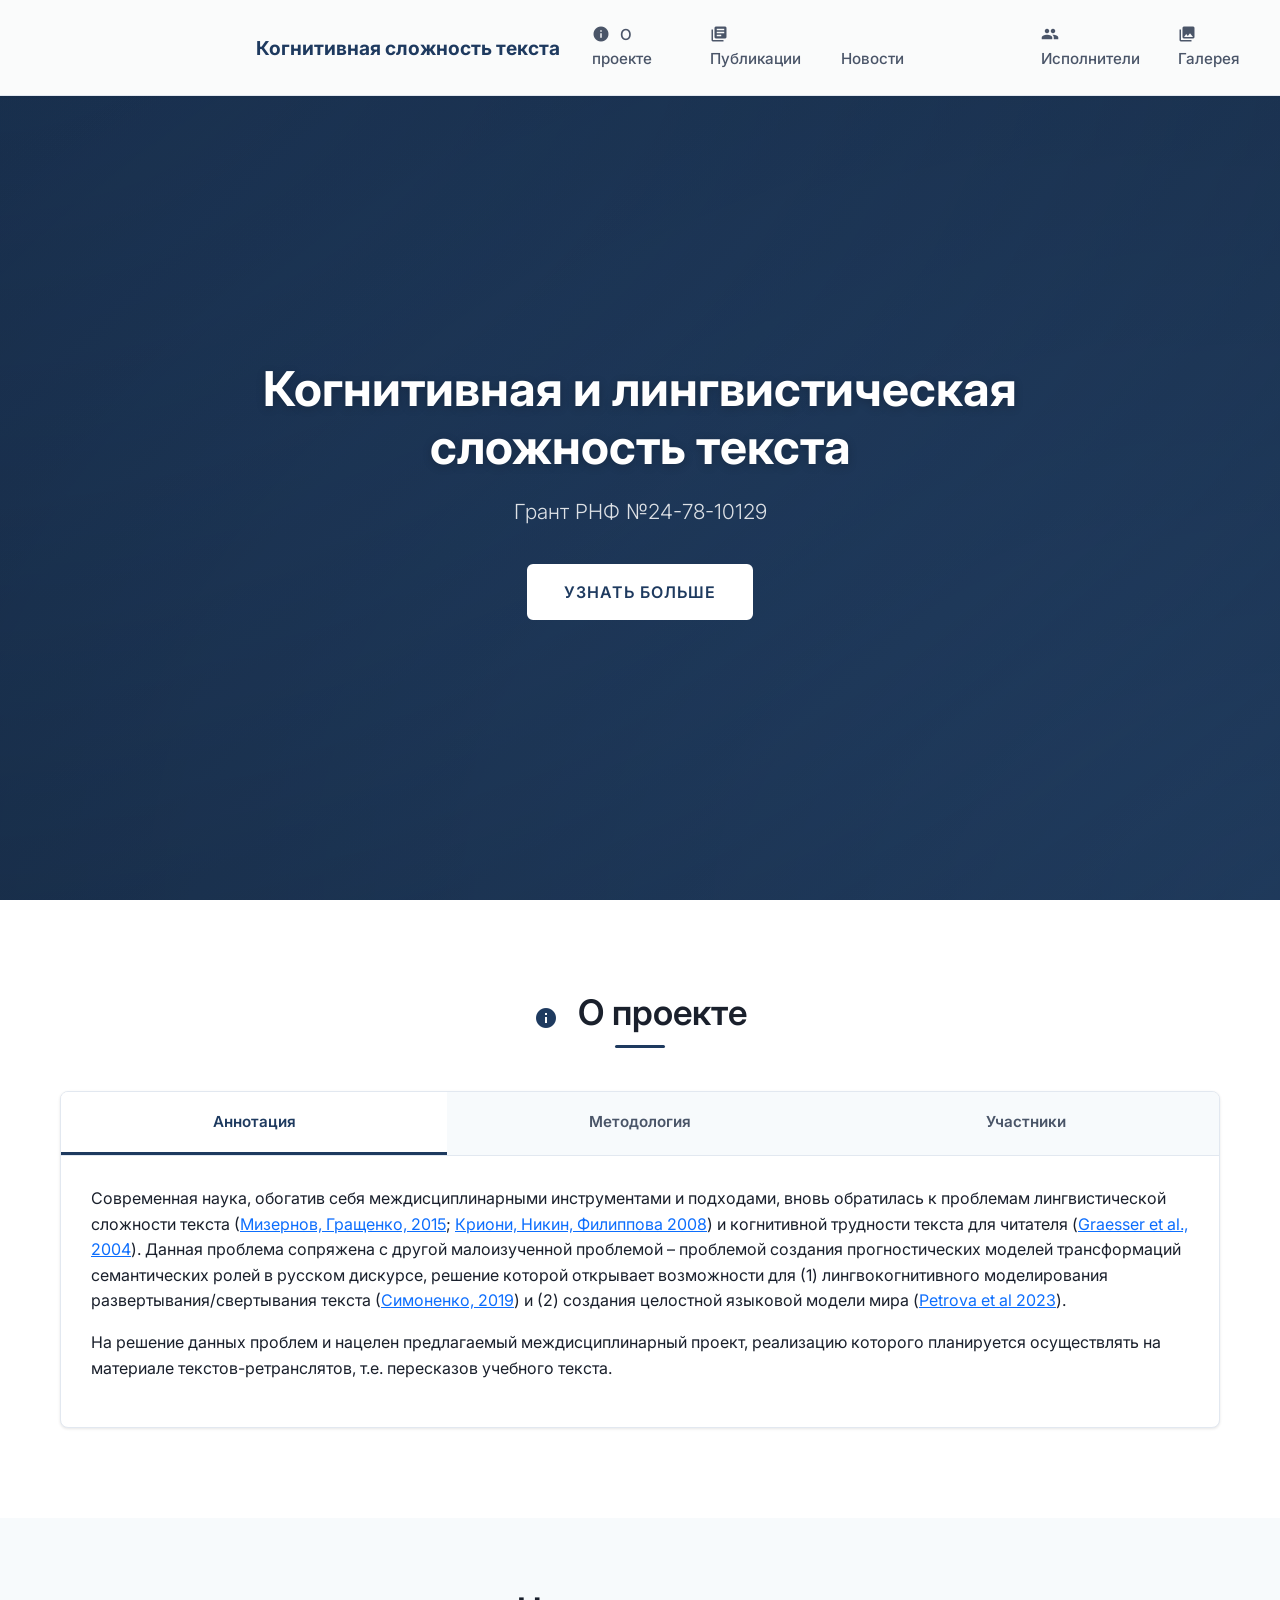
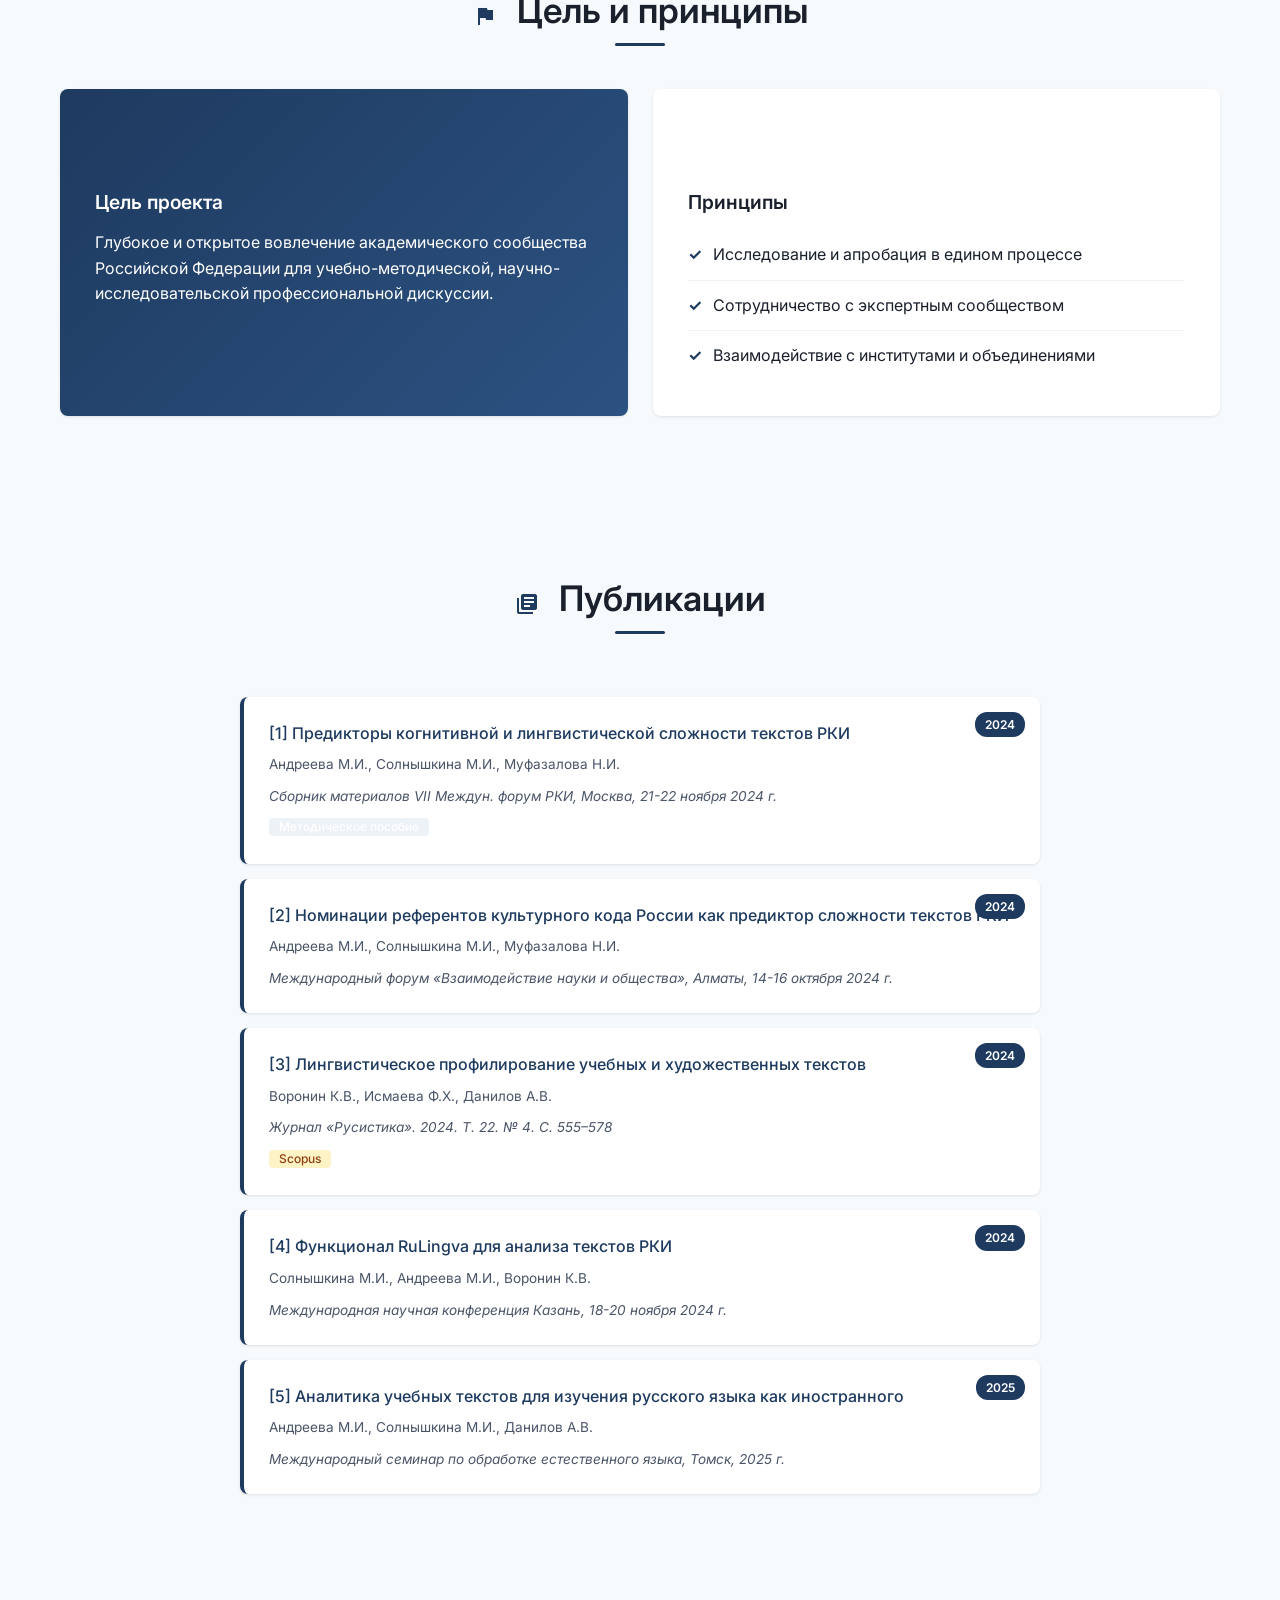
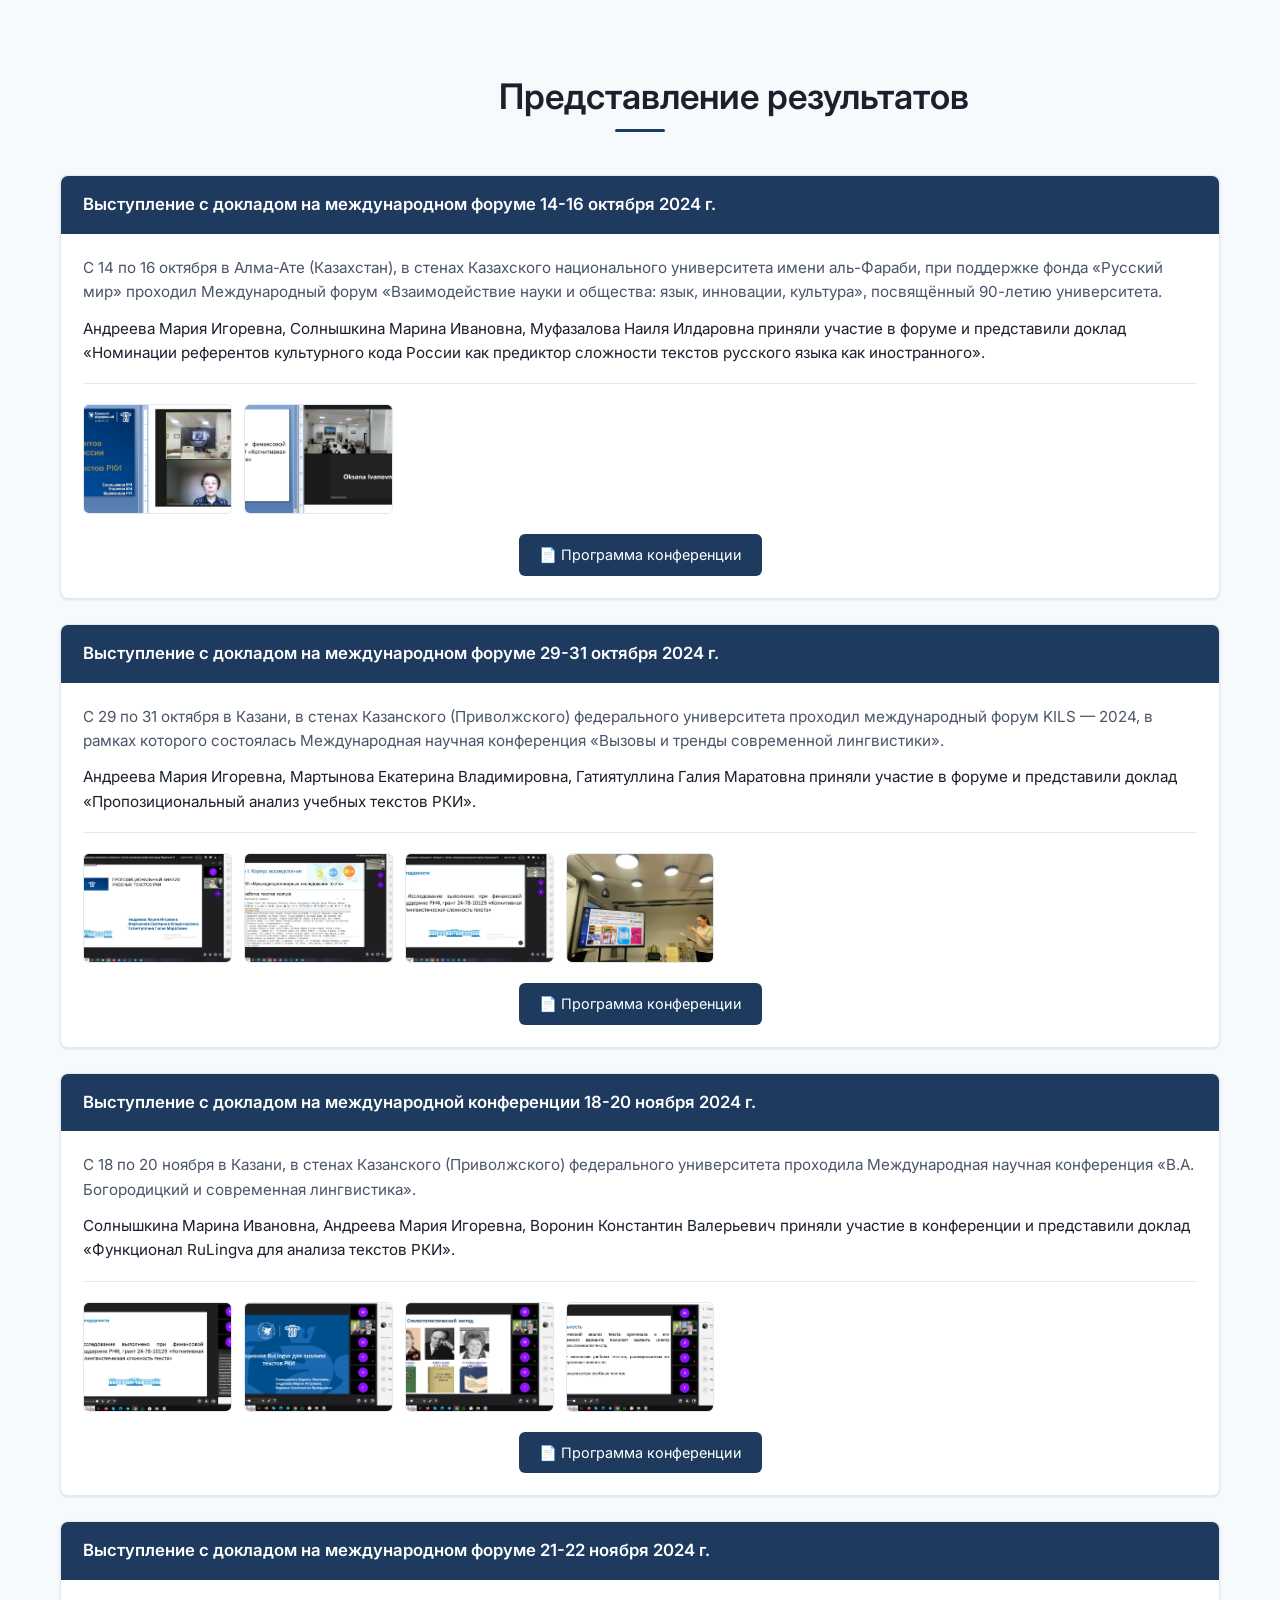
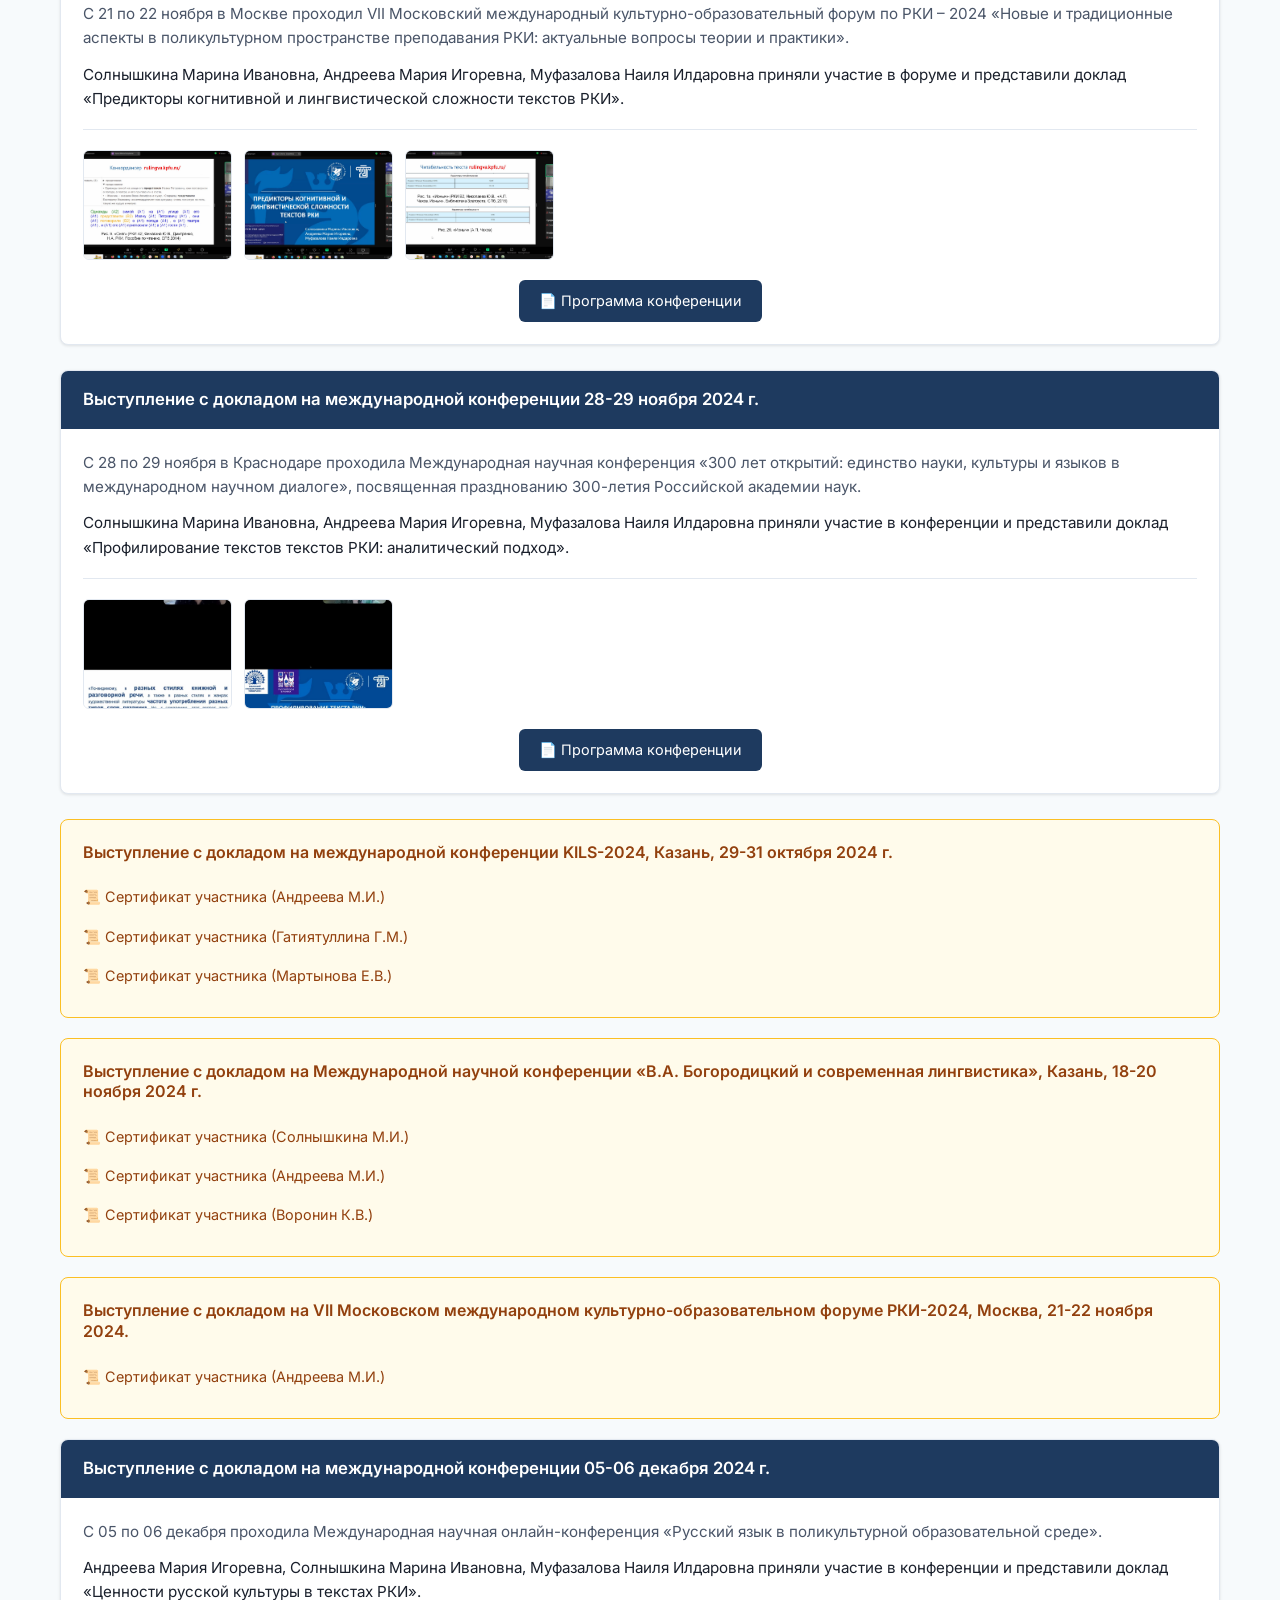
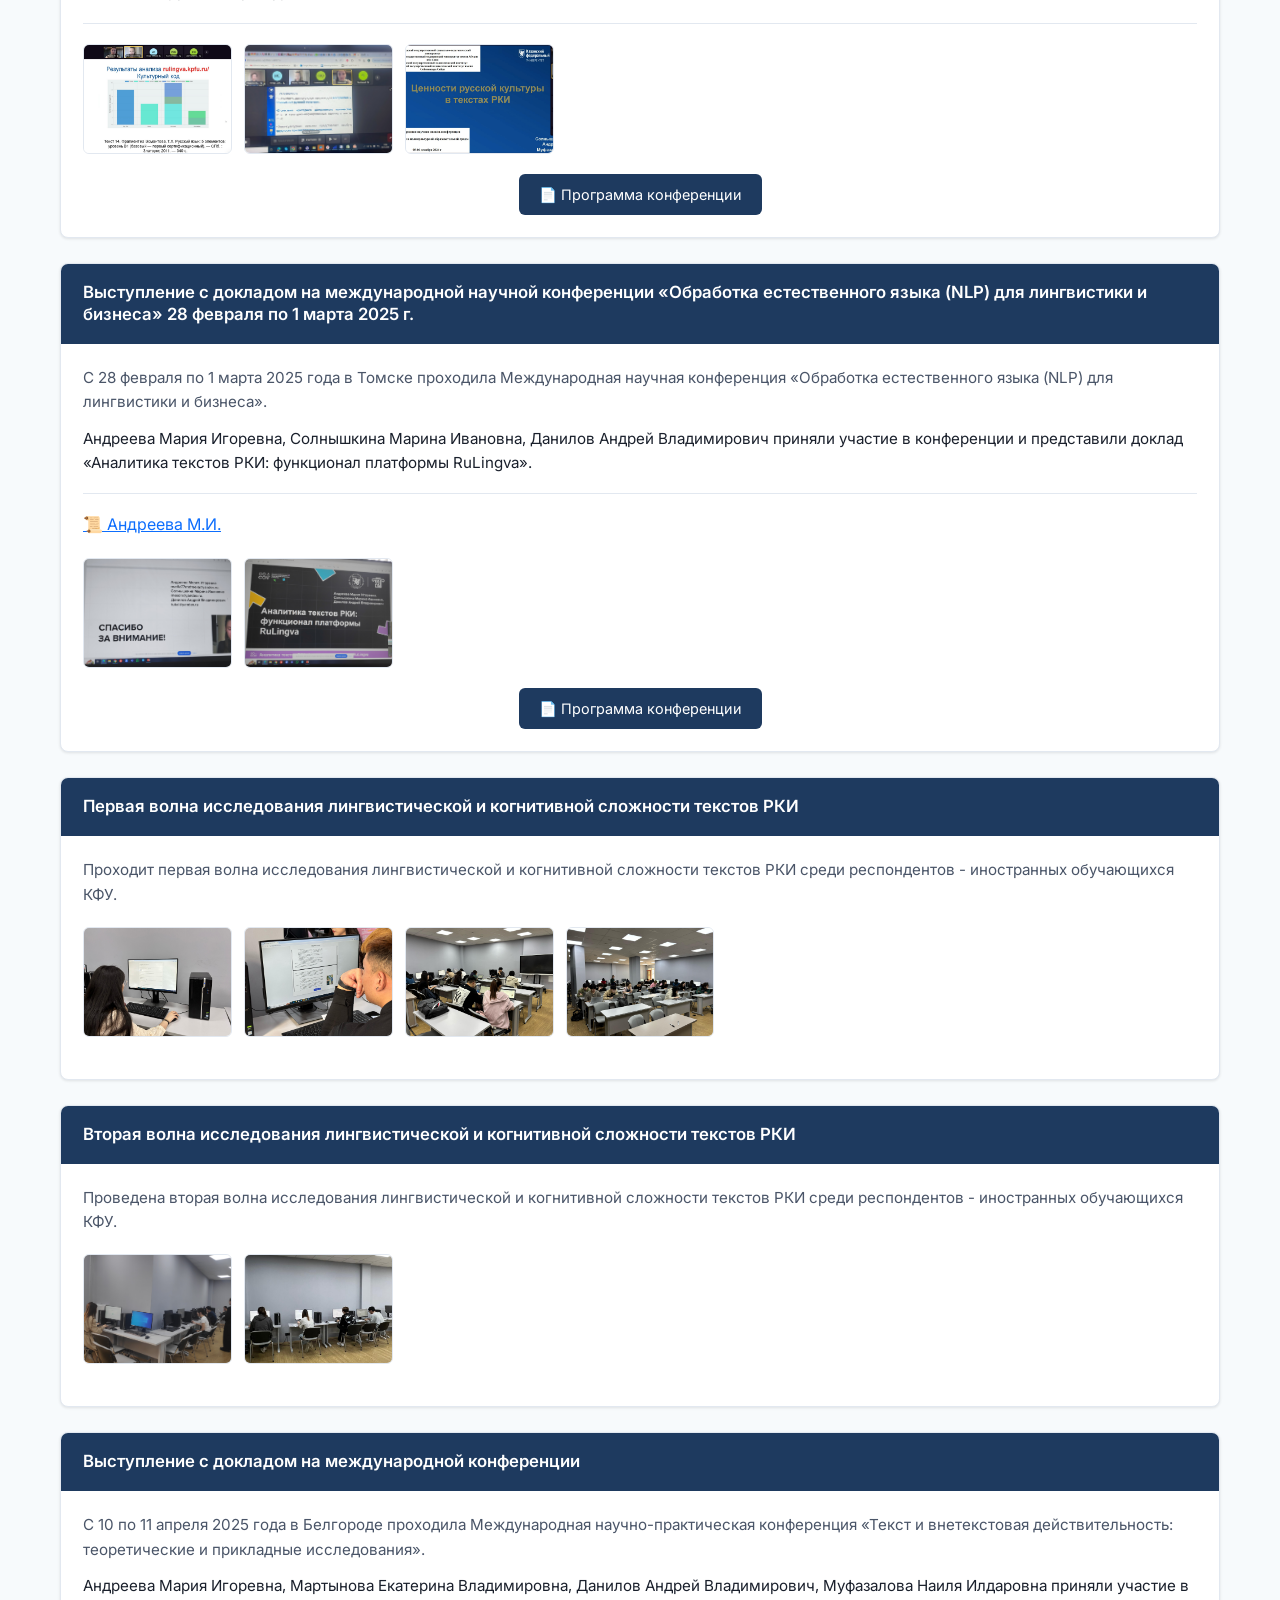
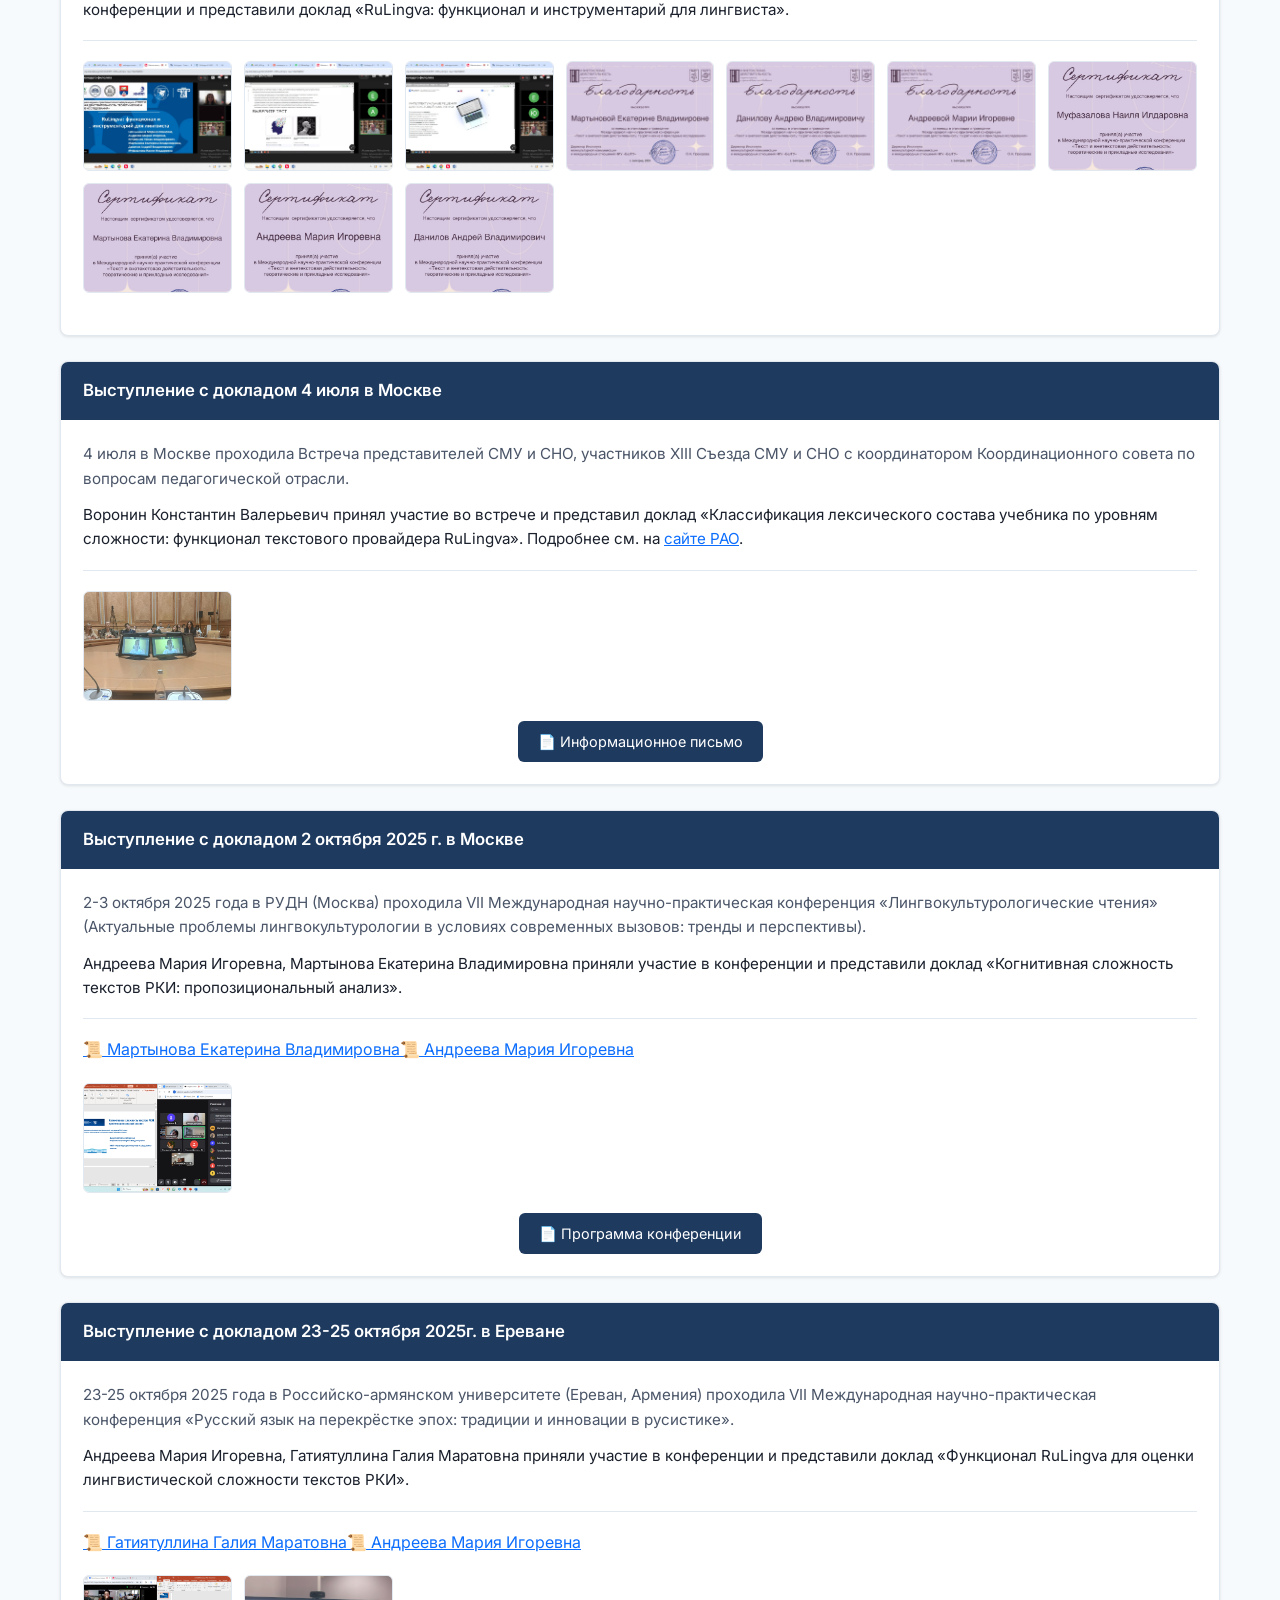
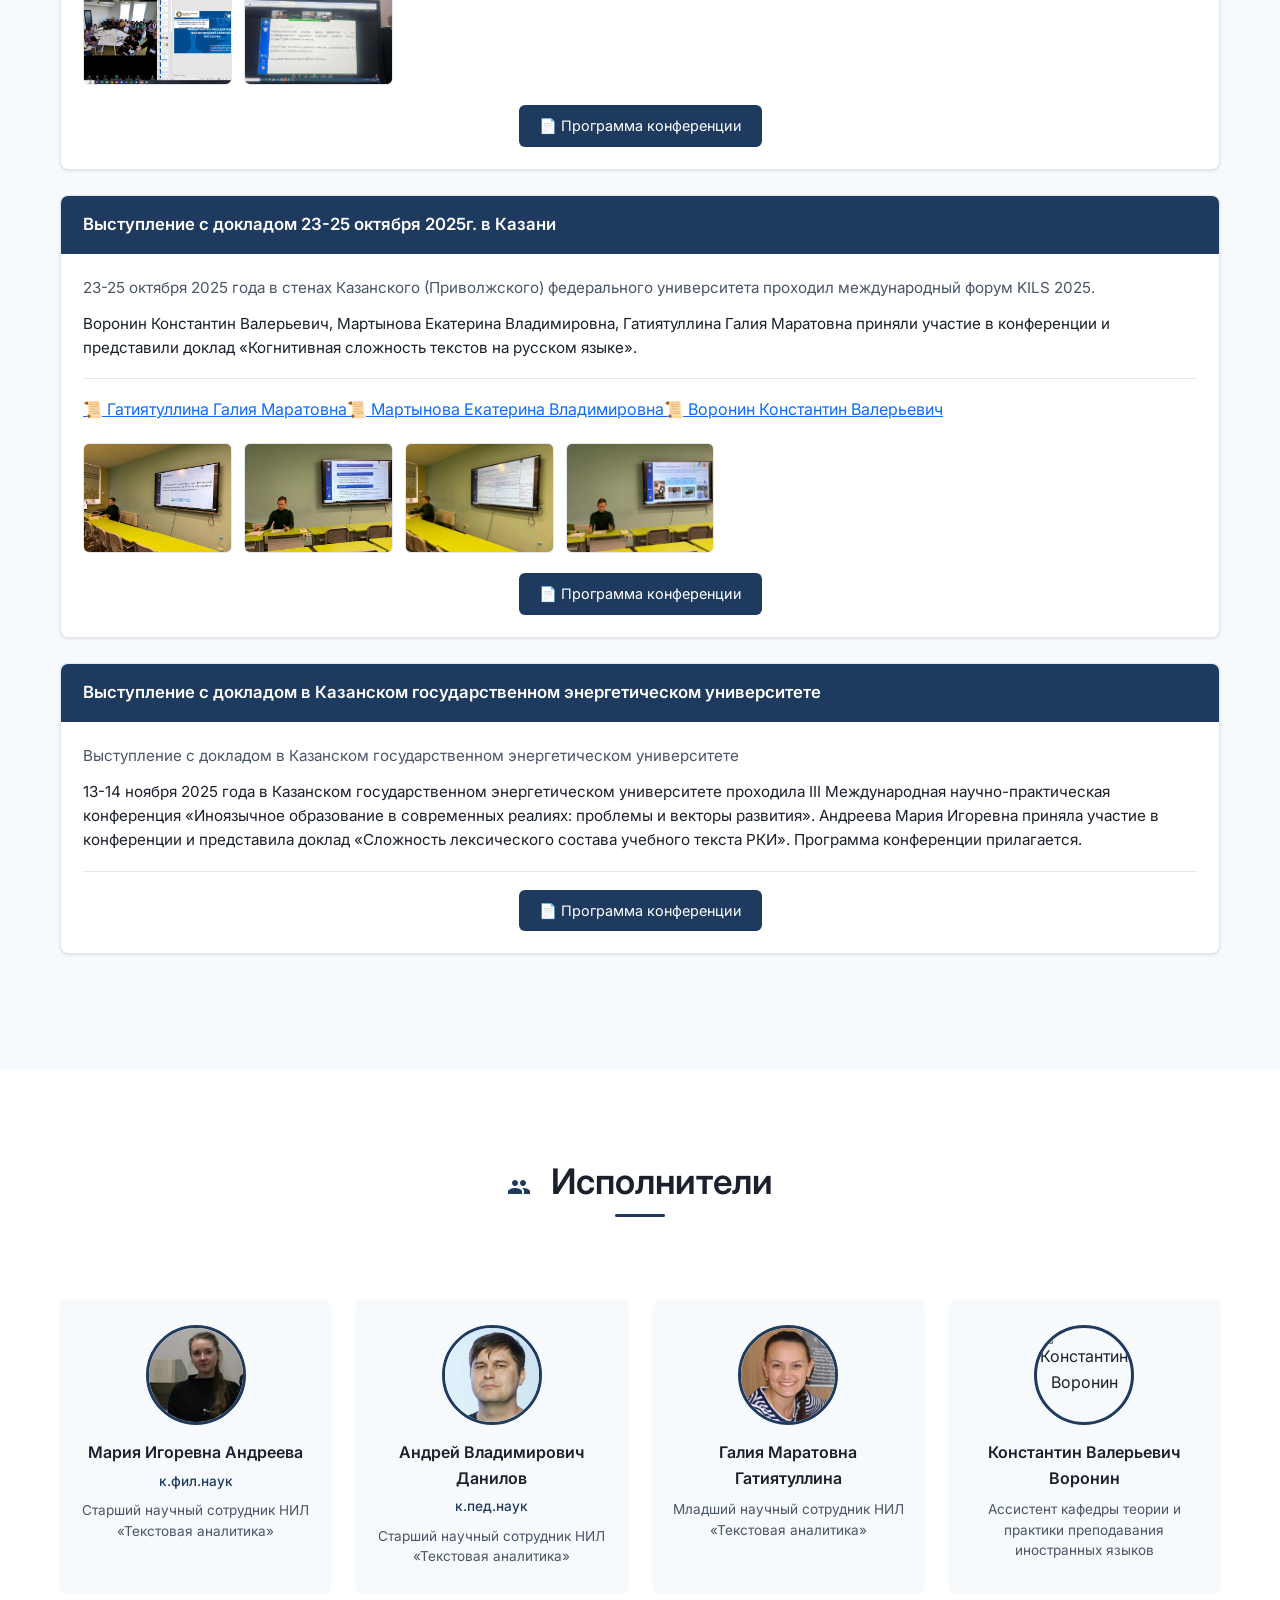
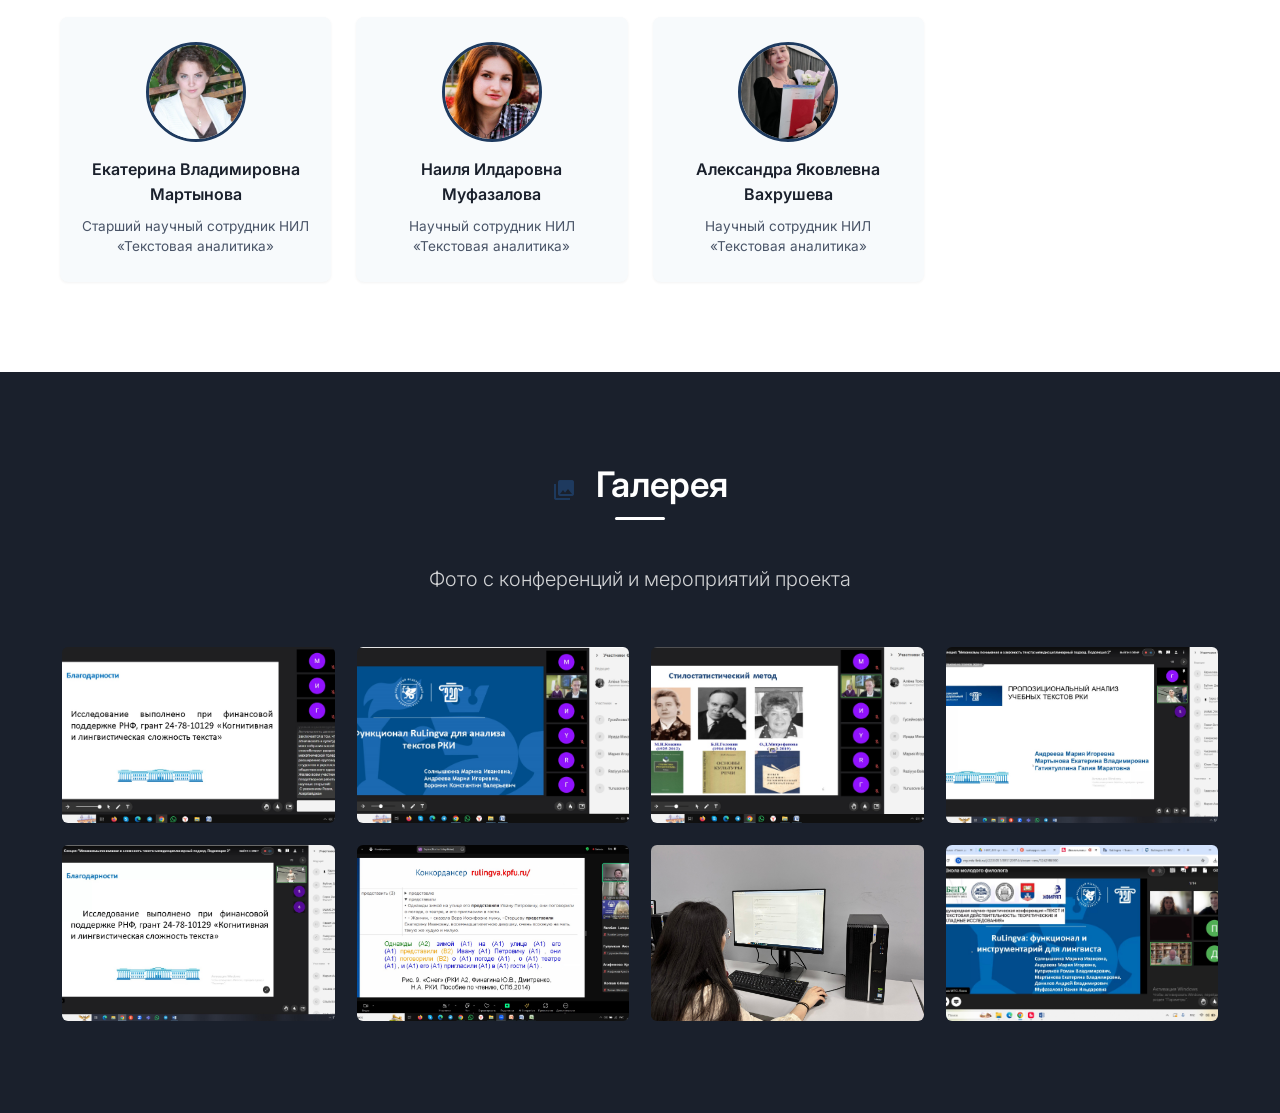
==== index.html @ 21805bef "Init" ====
<!DOCTYPE html>
<html lang="ru">

<head>
    <meta charset="UTF-8">
    <meta name="viewport" content="width=device-width, initial-scale=1.0">
    <title>Когнитивная и лингвистическая сложность текста</title>
    
    <!-- Google Fonts & Icons -->
    <link href="https://fonts.googleapis.com/css2?family=Inter:wght@300;400;500;600;700&display=swap" rel="stylesheet">
    <link href="https://fonts.googleapis.com/icon?family=Material+Icons" rel="stylesheet">
    
    <!-- Bootstrap CSS -->
    <link href="https://cdn.jsdelivr.net/npm/bootstrap@5.3.0/dist/css/bootstrap.min.css" rel="stylesheet">
    
    <!-- Custom CSS -->
    <link rel="stylesheet" href="./static/css/rsci.css">
    
    <link rel="icon" href="./static/rsci_logo.webp" type="image/png">
</head>

<body>

    <!-- Навбар -->
    <nav class="navbar navbar-expand-lg">
        <div class="container-fluid">
            <a class="navbar-brand" href="#">
                <i class="material-icons">psychology</i>
                Когнитивная сложность текста
            </a>
            <button class="navbar-toggler" type="button" data-bs-toggle="collapse" data-bs-target="#navbarNav">
                <span class="navbar-toggler-icon"></span>
            </button>
            <div class="collapse navbar-collapse" id="navbarNav">
                <ul class="navbar-nav ms-auto">
                    <li class="nav-item">
                        <a class="nav-link" href="#about"><i class="material-icons">info</i> О проекте</a>
                    </li>
                    <li class="nav-item">
                        <a class="nav-link" href="#publications"><i class="material-icons">library_books</i> Публикации</a>
                    </li>
                    <li class="nav-item">
                        <a class="nav-link" href="#news"><i class="material-icons">article</i> Новости</a>
                    </li>
                    <li class="nav-item">
                        <a class="nav-link" href="#contact"><i class="material-icons">group</i> Исполнители</a>
                    </li>
                    <li class="nav-item">
                        <a class="nav-link" href="#gallery"><i class="material-icons">photo_library</i> Галерея</a>
                    </li>
                </ul>
            </div>
        </div>
    </nav>

    <!-- Hero Header -->
    <header>
        <div class="container">
            <h2>Когнитивная и лингвистическая<br>сложность текста</h2>
            <p>Грант РНФ №24-78-10129</p>
            <a href="#about" class="btn">Узнать больше</a>
        </div>
    </header>

    <!-- О проекте -->
    <section id="about">
        <div class="container">
            <h2><i class="material-icons">info</i> О проекте</h2>
            
            <div class="tabs-container">
                <div class="tabs-header">
                    <button class="tab-btn active" data-tab="annotation">Аннотация</button>
                    <button class="tab-btn" data-tab="methodology">Методология</button>
                    <button class="tab-btn" data-tab="participants">Участники</button>
                </div>
                <div class="tab-content active" id="tab-annotation">
                    <p>
                        Современная наука, обогатив себя междисциплинарными инструментами и подходами, вновь
                        обратилась к проблемам лингвистической сложности текста
                        (<a href="#">Мизернов, Гращенко, 2015</a>; <a href="#">Криони, Никин, Филиппова
                            2008</a>) и когнитивной трудности текста для читателя
                        (<a href="#">Graesser et al., 2004</a>). Данная проблема сопряжена с другой
                        малоизученной проблемой – проблемой создания прогностических моделей
                        трансформаций семантических ролей в русском дискурсе, решение которой открывает
                        возможности для (1) лингвокогнитивного моделирования развертывания/свертывания
                        текста (<a href="#">Симоненко, 2019</a>) и (2) создания целостной языковой модели мира
                        (<a href="#">Petrova et al 2023</a>).
                    </p>
                    <p>
                        На решение данных проблем и нацелен предлагаемый междисциплинарный проект, реализацию
                        которого планируется осуществлять на материале текстов-ретранслятов,
                        т.е. пересказов учебного текста.
                    </p>
                </div>
                <div class="tab-content" id="tab-methodology">
                    <p>
                        Корпус исследования будет собираться в ходе психолингвистического эксперимента по письменному воспроизведению студентами-иностранцами художественного и научного текста для чтения и составит не менее 500 000 словоупотреблений.
                    </p>
                    <p>
                        Тексты, предлагаемые для чтения и воспроизведения, а также тексты-ретрансляты (пересказы студентов) пройдут оценку сложности по трем шкалам:
                        уровень читаемости (индекс Флеша-Кинкейда), лексическая сложность (по Общеевропейской шкале уровней владения языком) и когнитивная (информационная) сложность текста.
                    </p>
                </div>
                <div class="tab-content" id="tab-participants">
                    <p>
                        В качестве респондентов планируется привлечь не менее 100 студентов, изучающих русский как иностранный (РКИ). Оценка когнитивной трудности текста для читателя, т.е. готовности языковой личности к перцепции, рефлекции и воспроизведению конкретного текста, будет произведена на основе критериального подхода, предполагающего учет индивидуальных характеристик читателя.
                    </p>
                    <p>
                        На образовательной платформе <a href="#">Rulex</a> (rulex.kpfu.ru/) мы планируем осуществить оценку объема лексической памяти, тревожности, мотивированности, объема словарного запаса каждого респондента.
                    </p>
                </div>
            </div>
        </div>
    </section>

    <!-- Цели и принципы -->
    <section class="project-section">
        <div class="container">
            <h2><i class="material-icons">flag</i> Цель и принципы</h2>
            
            <div class="goals-principles">
                <div class="item goal">
                    <div class="icon"><i class="material-icons">emoji_objects</i></div>
                    <h3>Цель проекта</h3>
                    <p>Глубокое и открытое вовлечение академического сообщества Российской Федерации для учебно-методической, научно-исследовательской профессиональной дискуссии.</p>
                </div>
                
                <div class="item principles">
                    <div class="icon"><i class="material-icons">auto_awesome</i></div>
                    <h3>Принципы</h3>
                    <ul>
                        <li>Исследование и апробация в едином процессе</li>
                        <li>Сотрудничество с экспертным сообществом</li>
                        <li>Взаимодействие с институтами и объединениями</li>
                    </ul>
                </div>
            </div>
        </div>
    </section>

    <!-- Публикации -->
    <section id="publications">
        <div class="container">
            <h2><i class="material-icons">library_books</i> Публикации</h2>
            
            <div class="publications-grid">
                <!-- 2024 -->
                <div class="publication-card">
                    <span class="year">2024</span>
                    <a href="./static/rsci/pdf/pub_001.pdf">
                        [1] Предикторы когнитивной и лингвистической сложности текстов РКИ
                    </a>
                    <div class="authors">Андреева М.И., Солнышкина М.И., Муфазалова Н.И.</div>
                    <div class="source">Сборник материалов VII Междун. форум РКИ, Москва, 21-22 ноября 2024 г.</div>
                    <span class="badge">Методическое пособие</span>
                </div>
                
                <div class="publication-card">
                    <span class="year">2024</span>
                    <a href="./static/rsci/pdf/pub_002.pdf">
                        [2] Номинации референтов культурного кода России как предиктор сложности текстов РКИ
                    </a>
                    <div class="authors">Андреева М.И., Солнышкина М.И., Муфазалова Н.И.</div>
                    <div class="source">Международный форум «Взаимодействие науки и общества», Алматы, 14-16 октября 2024 г.</div>
                </div>
                
                <div class="publication-card">
                    <span class="year">2024</span>
                    <a href="https://drive.google.com/file/d/1FgS3re71k6i57Q8G7zfy5ntGCfhEG3v2/view?usp=sharing">
                        [3] Лингвистическое профилирование учебных и художественных текстов
                    </a>
                    <div class="authors">Воронин К.В., Исмаева Ф.Х., Данилов А.В.</div>
                    <div class="source">Журнал «Русистика». 2024. Т. 22. № 4. С. 555–578</div>
                    <span class="badge scopus">Scopus</span>
                </div>
                
                <div class="publication-card">
                    <span class="year">2024</span>
                    <a href="./static/rsci/pdf/pub_005.pdf">
                        [4] Функционал RuLingva для анализа текстов РКИ
                    </a>
                    <div class="authors">Солнышкина М.И., Андреева М.И., Воронин К.В.</div>
                    <div class="source">Международная научная конференция Казань, 18-20 ноября 2024 г.</div>
                </div>
                
                <!-- 2025 -->
                <div class="publication-card">
                    <span class="year">2025</span>
                    <a href="./static/rsci/pdf/pub_006.pdf">
                        [5] Аналитика учебных текстов для изучения русского языка как иностранного
                    </a>
                    <div class="authors">Андреева М.И., Солнышкина М.И., Данилов А.В.</div>
                    <div class="source">Международный семинар по обработке естественного языка, Томск, 2025 г.</div>
                </div>
            </div>
        </div>
    </section>

    <!-- Новости -->
    <section id="news">
        <div class="container">
            <h2><i class="material-icons">article</i> Представление результатов</h2>
            
            <!-- Modal для изображений -->
            <div class="modal fade" id="imageModal" tabindex="-1">
                <div class="modal-dialog modal-dialog-centered modal-lg">
                    <div class="modal-content">
                        <div class="modal-header">
                            <h5 class="modal-title">Просмотр изображения</h5>
                            <button type="button" class="btn-close" data-bs-dismiss="modal"></button>
                        </div>
                        <div class="modal-body">
                            <img id="modal-image" src="" alt="Изображение" class="img-fluid">
                        </div>
                    </div>
                </div>
            </div>
            
            <div id="news-container">
                <!-- Новости загружаются из news.json -->
            </div>
            <script>
                if (!document.getElementById('news-container').innerHTML.trim()) {
                    document.getElementById('news-container').innerHTML = 
                        '<div class="news-card"><div class="news-card-header"><h3>Загрузка новостей...</h3></div></div>';
                }
            </script>
        </div>
    </section>

    <!-- Исполнители -->
    <section id="contact">
        <div class="container">
            <h2><i class="material-icons">group</i> Исполнители</h2>
            
            <div class="team-grid">
                <div class="team__item">
                    <div class="team__item__photo">
                        <img src="./static/img/contacts/mandr.jpg" alt="Мария Андреева">
                    </div>
                    <div class="team__item__name">Мария Игоревна Андреева</div>
                    <div class="team__item__status">к.фил.наук</div>
                    <div class="team__item__position">Старший научный сотрудник НИЛ «Текстовая аналитика»</div>
                </div>
                
                <div class="team__item">
                    <div class="team__item__photo">
                        <img src="./static/img/contacts/adani.jpg" alt="Андрей Данилов">
                    </div>
                    <div class="team__item__name">Андрей Владимирович Данилов</div>
                    <div class="team__item__status">к.пед.наук</div>
                    <div class="team__item__position">Старший научный сотрудник НИЛ «Текстовая аналитика»</div>
                </div>
                
                <div class="team__item">
                    <div class="team__item__photo">
                        <img src="./static/img/contacts/ggati.jpg" alt="Галия Гатиятуллина">
                    </div>
                    <div class="team__item__name">Галия Маратовна Гатиятуллина</div>
                    <div class="team__item__status"></div>
                    <div class="team__item__position">Младший научный сотрудник НИЛ «Текстовая аналитика»</div>
                </div>
                
                <div class="team__item">
                    <div class="team__item__photo">
                        <img src="./static/img/contacts/no-avatar.png" alt="Константин Воронин">
                    </div>
                    <div class="team__item__name">Константин Валерьевич Воронин</div>
                    <div class="team__item__status"></div>
                    <div class="team__item__position">Ассистент кафедры теории и практики преподавания иностранных языков</div>
                </div>
                
                <div class="team__item">
                    <div class="team__item__photo">
                        <img src="./static/img/contacts/emart.jpg" alt="Екатерина Мартынова">
                    </div>
                    <div class="team__item__name">Екатерина Владимировна Мартынова</div>
                    <div class="team__item__status"></div>
                    <div class="team__item__position">Старший научный сотрудник НИЛ «Текстовая аналитика»</div>
                </div>
                
                <div class="team__item">
                    <div class="team__item__photo">
                        <img src="./static/img/contacts/nmufa.jpg" alt="Наиля Муфазалова">
                    </div>
                    <div class="team__item__name">Наиля Илдаровна Муфазалова</div>
                    <div class="team__item__status"></div>
                    <div class="team__item__position">Научный сотрудник НИЛ «Текстовая аналитика»</div>
                </div>
                
                <div class="team__item">
                    <div class="team__item__photo">
                        <img src="./static/img/contacts/avahr.jpg" alt="Александра Вахрушева">
                    </div>
                    <div class="team__item__name">Александра Яковлевна Вахрушева</div>
                    <div class="team__item__status"></div>
                    <div class="team__item__position">Научный сотрудник НИЛ «Текстовая аналитика»</div>
                </div>
            </div>
        </div>
    </section>

    <!-- Галерея -->
    <section id="gallery">
        <div class="container">
            <h2><i class="material-icons">photo_library</i> Галерея</h2>
            <p class="lead text-center" style="color: rgba(255,255,255,0.8);">Фото с конференций и мероприятий проекта</p>
            
            <div class="gallery-grid">
                <img src="./static/img/rsci/news/18112024/1.jpg" alt="Фото 1" data-bs-toggle="modal" data-bs-target="#imageModal" onclick="updateModalImage('./static/img/rsci/news/18112024/1.jpg')">
                <img src="./static/img/rsci/news/18112024/2.jpg" alt="Фото 2" data-bs-toggle="modal" data-bs-target="#imageModal" onclick="updateModalImage('./static/img/rsci/news/18112024/2.jpg')">
                <img src="./static/img/rsci/news/18112024/3.jpg" alt="Фото 3" data-bs-toggle="modal" data-bs-target="#imageModal" onclick="updateModalImage('./static/img/rsci/news/18112024/3.jpg')">
                <img src="./static/img/rsci/news/29102024/1.jpg" alt="Фото 4" data-bs-toggle="modal" data-bs-target="#imageModal" onclick="updateModalImage('./static/img/rsci/news/29102024/1.jpg')">
                <img src="./static/img/rsci/news/29102024/4.jpg" alt="Фото 5" data-bs-toggle="modal" data-bs-target="#imageModal" onclick="updateModalImage('./static/img/rsci/news/29102024/4.jpg')">
                <img src="./static/img/rsci/news/21112024/1.jpg" alt="Фото 6" data-bs-toggle="modal" data-bs-target="#imageModal" onclick="updateModalImage('./static/img/rsci/news/21112024/1.jpg')">
                <img src="./static/img/rsci/news/2025-04-03/01.jpg" alt="Фото 7" data-bs-toggle="modal" data-bs-target="#imageModal" onclick="updateModalImage('./static/img/rsci/news/2025-04-03/01.jpg')">
                <img src="./static/img/rsci/news/2025-04-10/01.jpg" alt="Фото 8" data-bs-toggle="modal" data-bs-target="#imageModal" onclick="updateModalImage('./static/img/rsci/news/2025-04-10/01.jpg')">
            </div>
        </div>
    </section>

    <script src="https://cdn.jsdelivr.net/npm/bootstrap@5.3.0/dist/js/bootstrap.bundle.min.js"></script>
    <script src="./static/js/rsci.js"></script>
    <script src="./static/js/news.js"></script>
    
    <!-- Tabs functionality -->
    <script>
        document.querySelectorAll('.tab-btn').forEach(btn => {
            btn.addEventListener('click', () => {
                // Update buttons
                document.querySelectorAll('.tab-btn').forEach(b => b.classList.remove('active'));
                btn.classList.add('active');
                
                // Update content
                const tabId = btn.dataset.tab;
                document.querySelectorAll('.tab-content').forEach(content => {
                    content.classList.remove('active');
                });
                document.getElementById('tab-' + tabId).classList.add('active');
            });
        });
    </script>
</body>
</html>
---- static/css/rsci.css ----
@import url('https://fonts.googleapis.com/css2?family=Inter:wght@300;400;500;600;700&display=swap');

:root {
    --primary: #1e3a5f;
    --primary-light: #2c5282;
    --secondary: #4a5568;
    --accent: #2b6cb0;
    --light: #f7fafc;
    --dark: #1a202c;
    --border: #e2e8f0;
}

* {
    box-sizing: border-box;
    margin: 0;
    padding: 0;
}

body {
    font-family: 'Inter', -apple-system, BlinkMacSystemFont, sans-serif;
    color: var(--dark);
    line-height: 1.6;
    background: white;
}

/* Typography */
h1, h2, h3, h4 {
    font-weight: 600;
    line-height: 1.3;
}

.container {
    max-width: 1200px;
    margin: 0 auto;
    padding: 0 20px;
}

/* Navbar */
.navbar {
    background: rgba(255, 255, 255, 0.98) !important;
    border-bottom: 1px solid var(--border);
    box-shadow: 0 1px 3px rgba(0,0,0,0.05);
    padding: 15px 0;
    position: fixed;
    width: 100%;
    top: 0;
    z-index: 1000;
}

.navbar-brand {
    font-size: 1.2rem;
    font-weight: 700;
    color: var(--primary) !important;
}

.nav-link {
    font-weight: 500;
    color: var(--secondary) !important;
    padding: 8px 16px !important;
    transition: all 0.2s ease;
    font-size: 0.95rem;
}

.nav-link:hover {
    color: var(--primary) !important;
}

.nav-link i {
    font-size: 18px;
    margin-right: 6px;
    vertical-align: -3px;
}

/* Header */
header {
    min-height: 100vh;
    display: flex;
    align-items: center;
    justify-content: center;
    background: linear-gradient(135deg, var(--primary) 0%, var(--primary-light) 100%);
    position: relative;
    padding-top: 80px;
}

header::before {
    content: '';
    position: absolute;
    inset: 0;
    background: 
        radial-gradient(ellipse at top left, transparent 0%, rgba(0,0,0,0.3) 100%),
        radial-gradient(ellipse at bottom right, transparent 0%, rgba(0,0,0,0.2) 100%);
}

header .container {
    position: relative;
    z-index: 1;
    text-align: center;
    max-width: 800px;
}

header h2 {
    font-size: 3rem;
    font-weight: 700;
    color: white;
    margin-bottom: 20px;
    line-height: 1.2;
    text-shadow: 0 2px 10px rgba(0,0,0,0.2);
}

header p {
    font-size: 1.3rem;
    color: rgba(255,255,255,0.85);
    margin-bottom: 35px;
    font-weight: 300;
}

header .btn {
    background: white;
    color: var(--primary);
    font-weight: 600;
    padding: 14px 35px;
    border-radius: 6px;
    font-size: 1rem;
    border: 2px solid white;
    transition: all 0.3s ease;
    text-transform: uppercase;
    letter-spacing: 1px;
}

header .btn:hover {
    background: transparent;
    color: white;
}

/* Sections */
section {
    padding: 90px 0;
}

section h2 {
    font-size: 2.2rem;
    margin-bottom: 55px;
    position: relative;
    display: inline-block;
    text-align: center;
    width: 100%;
}

section h2::after {
    content: '';
    position: absolute;
    bottom: -12px;
    left: 50%;
    transform: translateX(-50%);
    width: 50px;
    height: 3px;
    background: var(--primary);
    border-radius: 2px;
}

section h2 i {
    color: var(--primary);
    margin-right: 12px;
    vertical-align: -5px;
}

/* About Section */
#about {
    background: white;
}

.expandable-card {
    background: white;
    border-radius: 8px;
    box-shadow: 0 1px 3px rgba(0,0,0,0.1);
    border: 1px solid var(--border);
    padding: 35px;
    margin: 25px 0;
}

details > summary {
    font-size: 1.1rem;
    font-weight: 600;
    color: var(--primary);
    padding: 15px 20px;
    background: var(--light);
    border-radius: 6px;
    cursor: pointer;
    list-style: none;
    transition: all 0.2s ease;
}

details > summary:hover {
    background: #edf2f7;
}

details > summary::before {
    content: '';
    display: inline-block;
    width: 8px;
    height: 8px;
    border: solid var(--primary);
    border-width: 0 2px 2px 0;
    transform: rotate(-45deg);
    margin-right: 12px;
    transition: transform 0.2s ease;
    vertical-align: 2px;
}

details[open] > summary::before {
    transform: rotate(45deg);
}

details .content {
    padding: 25px 20px 10px 35px;
    color: var(--secondary);
    font-size: 0.95rem;
}

details .content a {
    color: var(--primary);
}

/* Project Section */
.project-section {
    background: var(--light);
    padding: 70px 0;
}

/* Tabs for About section */
.tabs-container {
    background: white;
    border-radius: 8px;
    box-shadow: 0 1px 3px rgba(0,0,0,0.1);
    border: 1px solid var(--border);
    overflow: hidden;
}

.tabs-header {
    display: flex;
    background: var(--light);
    border-bottom: 1px solid var(--border);
}

.tab-btn {
    flex: 1;
    padding: 18px 20px;
    background: transparent;
    border: none;
    font-size: 0.95rem;
    font-weight: 600;
    color: var(--secondary);
    cursor: pointer;
    transition: all 0.2s ease;
    border-bottom: 3px solid transparent;
}

.tab-btn:hover {
    background: #edf2f7;
    color: var(--primary);
}

.tab-btn.active {
    color: var(--primary);
    background: white;
    border-bottom-color: var(--primary);
}

.tab-content {
    padding: 30px;
    display: none;
    animation: fadeIn 0.3s ease;
}

.tab-content.active {
    display: block;
}

/* Goals & Principles */
.goals-principles {
    display: grid;
    grid-template-columns: 1fr 1fr;
    gap: 25px;
}

.goals-principles .item {
    background: white;
    padding: 35px;
    border-radius: 8px;
    box-shadow: 0 1px 3px rgba(0,0,0,0.1);
    transition: transform 0.2s ease;
}

.goals-principles .item:hover {
    transform: translateY(-3px);
    box-shadow: 0 4px 12px rgba(0,0,0,0.1);
}

.goals-principles .item.goal {
    background: linear-gradient(135deg, var(--primary) 0%, var(--primary-light) 100%);
    color: white;
}

.goals-principles .item.goal .icon {
    color: rgba(255,255,255,0.9);
}

.goals-principles .item.principles .icon {
    color: var(--primary);
}

.goals-principles .icon {
    font-size: 32px;
    margin-bottom: 15px;
}

.goals-principles h3 {
    font-size: 1.2rem;
    margin-bottom: 15px;
}

.goals-principles ul {
    list-style: none;
    padding: 0;
    margin: 0;
}

.goals-principles li {
    padding: 12px 0;
    padding-left: 25px;
    position: relative;
    border-bottom: 1px solid rgba(0,0,0,0.05);
}

.goals-principles li:last-child {
    border-bottom: none;
}

.goals-principles li::before {
    content: '✓';
    position: absolute;
    left: 0;
    color: var(--primary);
    font-weight: bold;
}

.goals-principles .item.goal li::before {
    color: white;
}

@media (max-width: 768px) {
    .goals-principles {
        grid-template-columns: 1fr;
    }
    
    .tabs-header {
        flex-direction: column;
    }
    
    .tab-btn {
        border-bottom: 1px solid var(--border);
        border-left: 3px solid transparent;
    }
    
    .tab-btn.active {
        border-left-color: var(--primary);
        border-bottom-color: var(--border);
    }
}

.project-goal, .project-principles {
    padding: 35px;
    border-radius: 8px;
    box-shadow: 0 1px 3px rgba(0,0,0,0.1);
}

.project-goal {
    background: var(--primary);
    color: white;
}

.project-principles {
    background: white;
    border: 1px solid var(--border);
}

.project-goal h3, .project-principles h3 {
    font-size: 1.3rem;
    margin-bottom: 20px;
    font-weight: 600;
}

#publications {
    background: var(--light);
}

.publications-grid {
    display: grid;
    grid-template-columns: 1fr;
    gap: 15px;
    margin-top: 20px;
    max-width: 800px;
    margin-left: auto;
    margin-right: auto;
}

.publication-card {
    background: white;
    border-radius: 8px;
    padding: 25px 30px;
    box-shadow: 0 1px 3px rgba(0,0,0,0.1);
    border-left: 4px solid var(--primary);
    transition: all 0.2s ease;
    position: relative;
}

.publication-card:hover {
    transform: translateX(5px);
    box-shadow: 0 4px 12px rgba(0,0,0,0.1);
}

.publication-card .year {
    position: absolute;
    top: 20px;
    right: 20px;
    background: var(--primary);
    color: white;
    padding: 3px 10px;
    border-radius: 12px;
    font-size: 0.75rem;
    font-weight: 600;
}

.publication-card a {
    color: var(--primary);
    text-decoration: none;
    font-size: 1rem;
    line-height: 1.4;
    display: block;
    font-weight: 500;
    margin-bottom: 10px;
}

.publication-card a:hover {
    text-decoration: underline;
}

.publication-card .authors {
    color: var(--secondary);
    font-size: 0.85rem;
    margin-bottom: 10px;
}

.publication-card .source {
    font-style: italic;
    color: var(--secondary);
    font-size: 0.85rem;
    line-height: 1.5;
}

.publication-card .badge {
    display: inline-block;
    padding: 3px 10px;
    background: #edf2f7;
    border-radius: 4px;
    font-size: 0.75rem;
    margin-top: 12px;
    font-weight: 500;
}

.publication-card .badge.scopus {
    background: #fef3c7;
    color: #92400e;
}

@media (max-width: 768px) {
    .publications-grid {
        max-width: 100%;
    }
}

.publication-card {
    background: white;
    border-radius: 8px;
    padding: 25px;
    box-shadow: 0 1px 3px rgba(0,0,0,0.1);
    border-left: 4px solid var(--primary);
    transition: all 0.2s ease;
    position: relative;
}

.publication-card:hover {
    transform: translateX(5px);
    box-shadow: 0 4px 12px rgba(0,0,0,0.1);
}

.publication-card .year {
    position: absolute;
    top: 15px;
    right: 15px;
    background: var(--primary);
    color: white;
    padding: 3px 10px;
    border-radius: 12px;
    font-size: 0.75rem;
    font-weight: 600;
}

.publication-card a {
    color: var(--primary);
    text-decoration: none;
    font-size: 1rem;
    line-height: 1.4;
    display: block;
    font-weight: 500;
    margin-bottom: 10px;
}

.publication-card a:hover {
    text-decoration: underline;
}

.publication-card .authors {
    color: var(--secondary);
    font-size: 0.85rem;
    margin-bottom: 10px;
}

.publication-card .source {
    font-style: italic;
    color: var(--secondary);
    font-size: 0.85rem;
    line-height: 1.5;
}

.publication-card .badge {
    display: inline-block;
    padding: 3px 10px;
    background: #edf2f7;
    border-radius: 4px;
    font-size: 0.75rem;
    margin-top: 12px;
    font-weight: 500;
}

.publication-card .badge.scopus {
    background: #fef3c7;
    color: #92400e;
}

@media (max-width: 768px) {
    .publications-grid {
        grid-template-columns: 1fr;
    }
}

/* News Cards */
#news {
    background: var(--light);
}

.news-card {
    background: white;
    border-radius: 8px;
    overflow: hidden;
    box-shadow: 0 1px 3px rgba(0,0,0,0.1);
    border: 1px solid var(--border);
    margin-bottom: 25px;
}

.news-card:hover {
    box-shadow: 0 4px 12px rgba(0,0,0,0.1);
}

.news-card-header {
    background: var(--primary);
    color: white;
    padding: 18px 22px;
    cursor: pointer;
}

.news-card-header h3 {
    margin: 0;
    font-size: 1.05rem;
    font-weight: 600;
}

.news-card-body {
    padding: 22px;
}

.news-card-body p {
    color: var(--secondary);
    margin-bottom: 12px;
    font-size: 0.95rem;
}

.news-card-body .details-text {
    color: var(--dark);
    margin-bottom: 18px;
    padding-bottom: 18px;
    border-bottom: 1px solid var(--border);
}

.news-card-photos {
    display: grid;
    grid-template-columns: repeat(auto-fill, minmax(140px, 1fr));
    gap: 12px;
    margin: 20px 0;
}

.news-card-photos img {
    width: 100%;
    height: 110px;
    object-fit: cover;
    border-radius: 6px;
    cursor: pointer;
    transition: all 0.2s ease;
    border: 1px solid var(--border);
}

.news-card-photos img:hover {
    transform: scale(1.02);
}

.news-card .btn {
    background: var(--primary);
    color: white;
    padding: 10px 20px;
    border-radius: 6px;
    font-size: 0.9rem;
    border: none;
    transition: all 0.2s ease;
    text-decoration: none;
}

.news-card .btn:hover {
    background: var(--primary-light);
}

/* Certificates */
.certificates-card {
    background: #fffbeb;
    border-radius: 8px;
    padding: 22px;
    margin-bottom: 20px;
    border: 1px solid #fbbf24;
}

.certificates-card h4 {
    color: #92400e;
    font-size: 1rem;
    margin-bottom: 15px;
}

.certificates-card a {
    display: block;
    padding: 8px 0;
    color: #92400e;
    font-size: 0.9rem;
    text-decoration: none;
    transition: opacity 0.2s;
}

.certificates-card a:hover {
    opacity: 0.7;
}

/* Team */
#contact {
    background: white;
}

.team-grid {
    display: grid;
    grid-template-columns: repeat(auto-fill, minmax(260px, 1fr));
    gap: 25px;
    margin-top: 40px;
}

.team__item {
    background: var(--light);
    border-radius: 8px;
    padding: 25px 20px;
    text-align: center;
    box-shadow: 0 1px 3px rgba(0,0,0,0.05);
    transition: all 0.2s ease;
}

.team__item:hover {
    transform: translateY(-3px);
    box-shadow: 0 4px 12px rgba(0,0,0,0.1);
}

.team__item__photo {
    width: 100px;
    height: 100px;
    margin: 0 auto 15px;
    border-radius: 50%;
    overflow: hidden;
    border: 3px solid var(--primary);
}

.team__item__photo img {
    width: 100%;
    height: 100%;
    object-fit: cover;
}

.team__item__name {
    font-size: 1rem;
    font-weight: 600;
    margin-bottom: 5px;
    color: var(--dark);
}

.team__item__status {
    color: var(--primary);
    font-weight: 500;
    font-size: 0.85rem;
    margin-bottom: 8px;
}

.team__item__position {
    color: var(--secondary);
    font-size: 0.85rem;
    line-height: 1.5;
}

/* Gallery */
#gallery {
    background: var(--dark);
    color: white;
}

#gallery h2 {
    color: white;
}

#gallery h2::after {
    background: white;
}

.gallery-grid {
    display: grid;
    grid-template-columns: repeat(auto-fill, minmax(220px, 1fr));
    gap: 18px;
    margin-top: 50px;
}

.gallery-grid img {
    width: 100%;
    height: 180px;
    object-fit: cover;
    border-radius: 8px;
    cursor: pointer;
    transition: all 0.3s ease;
    border: 2px solid transparent;
}

.gallery-grid img:hover {
    transform: scale(1.03);
    border-color: var(--primary-light);
}

/* Modal */
.modal-content {
    border-radius: 8px;
    border: none;
}

.modal-body img {
    max-width: 100%;
    border-radius: 6px;
}

/* Responsive */
@media (max-width: 768px) {
    header h2 {
        font-size: 2rem;
    }
    
    header p {
        font-size: 1.1rem;
    }
    
    section {
        padding: 60px 0;
    }
    
    section h2 {
        font-size: 1.75rem;
    }
    
    .team-grid {
        grid-template-columns: 1fr 1fr;
    }
    
    .news-card-photos {
        grid-template-columns: repeat(2, 1fr);
    }
    
    .gallery-grid {
        grid-template-columns: repeat(2, 1fr);
    }
}

@media (max-width: 480px) {
    .team-grid {
        grid-template-columns: 1fr;
    }
    
    .gallery-grid {
        grid-template-columns: 1fr;
    }
}
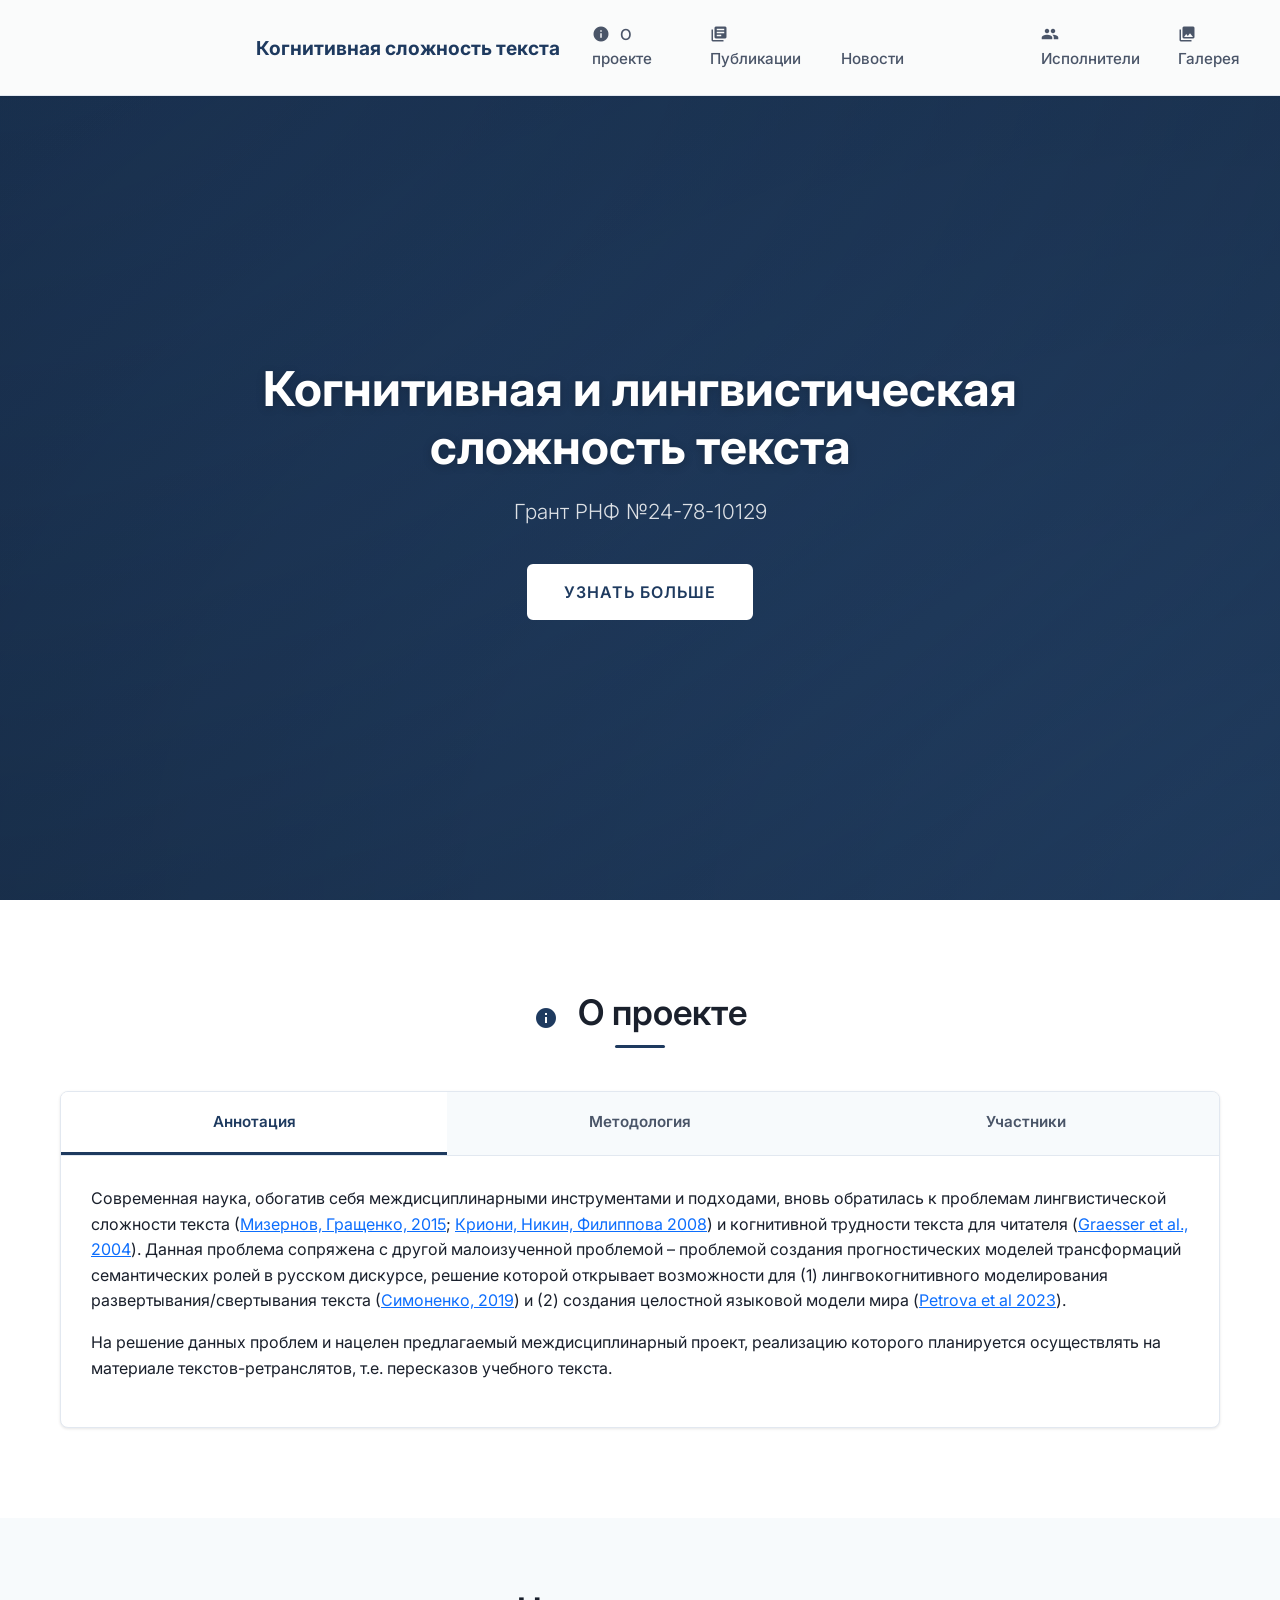
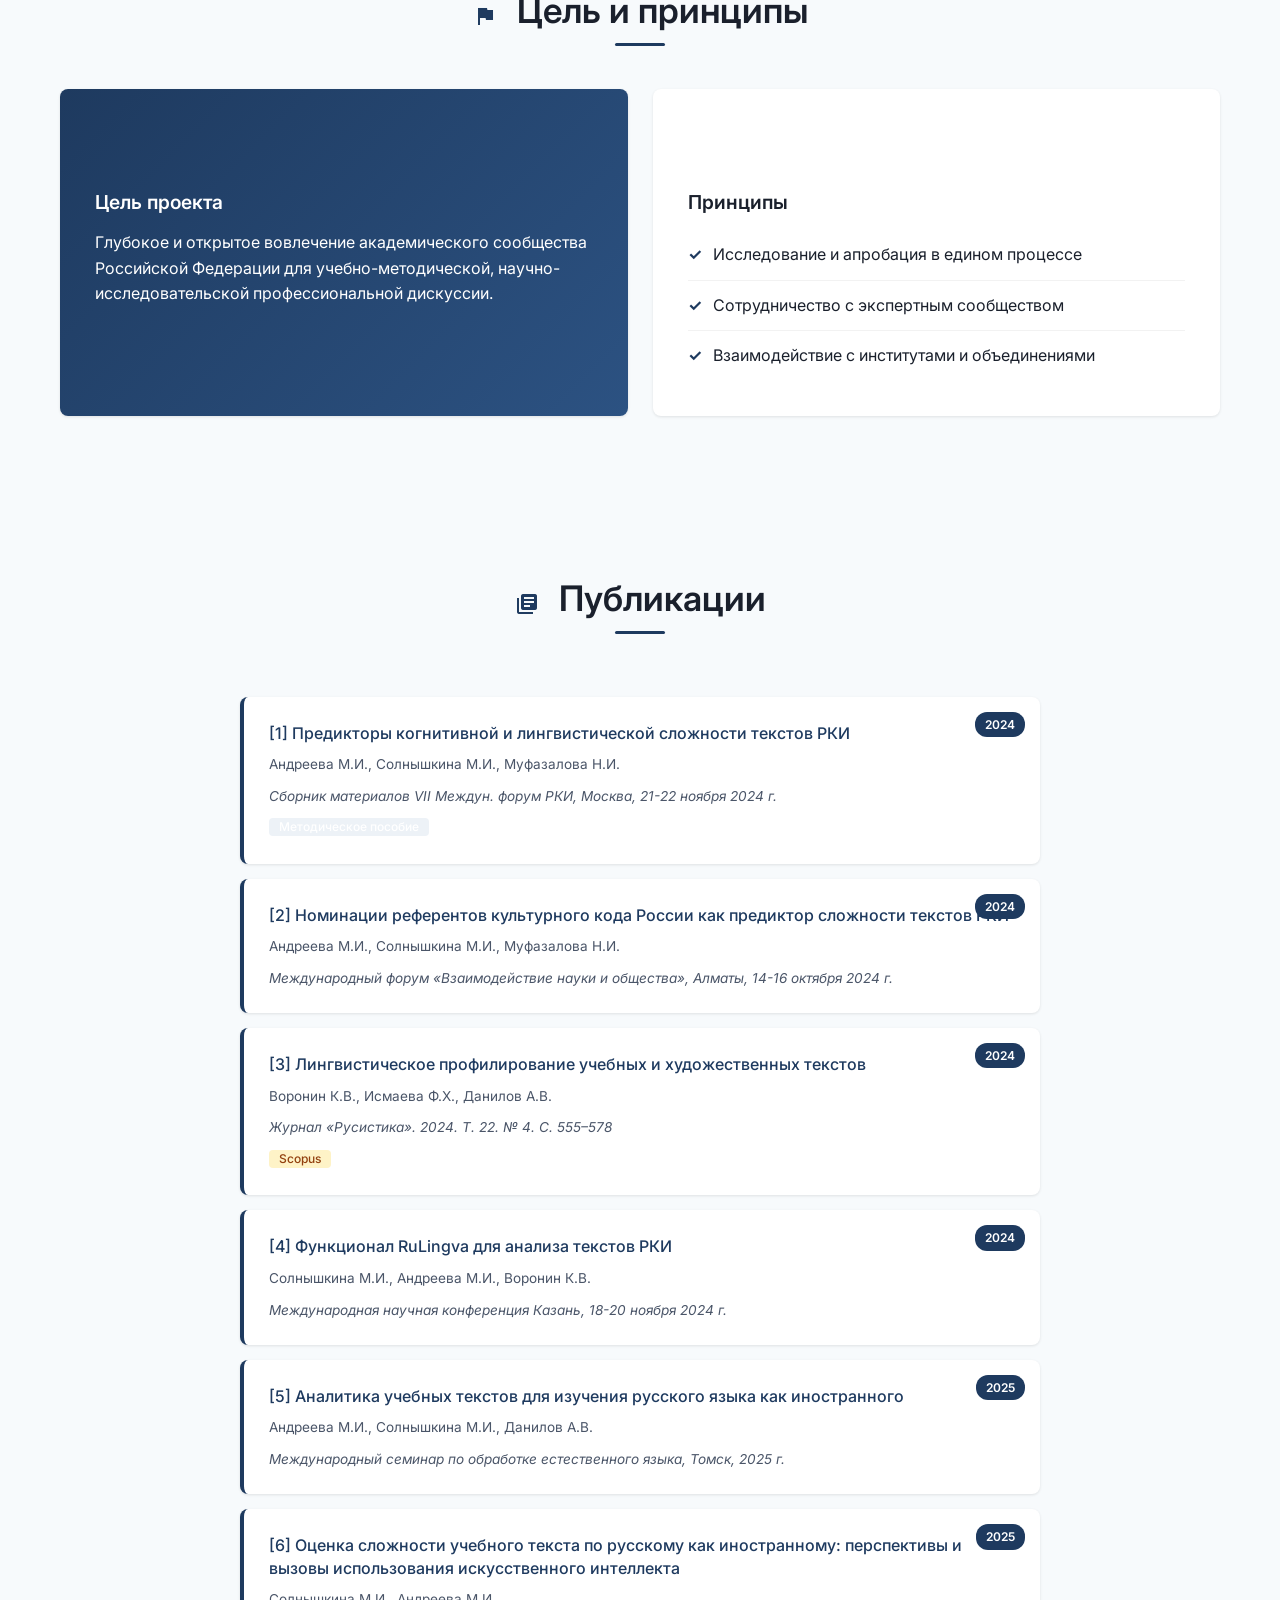
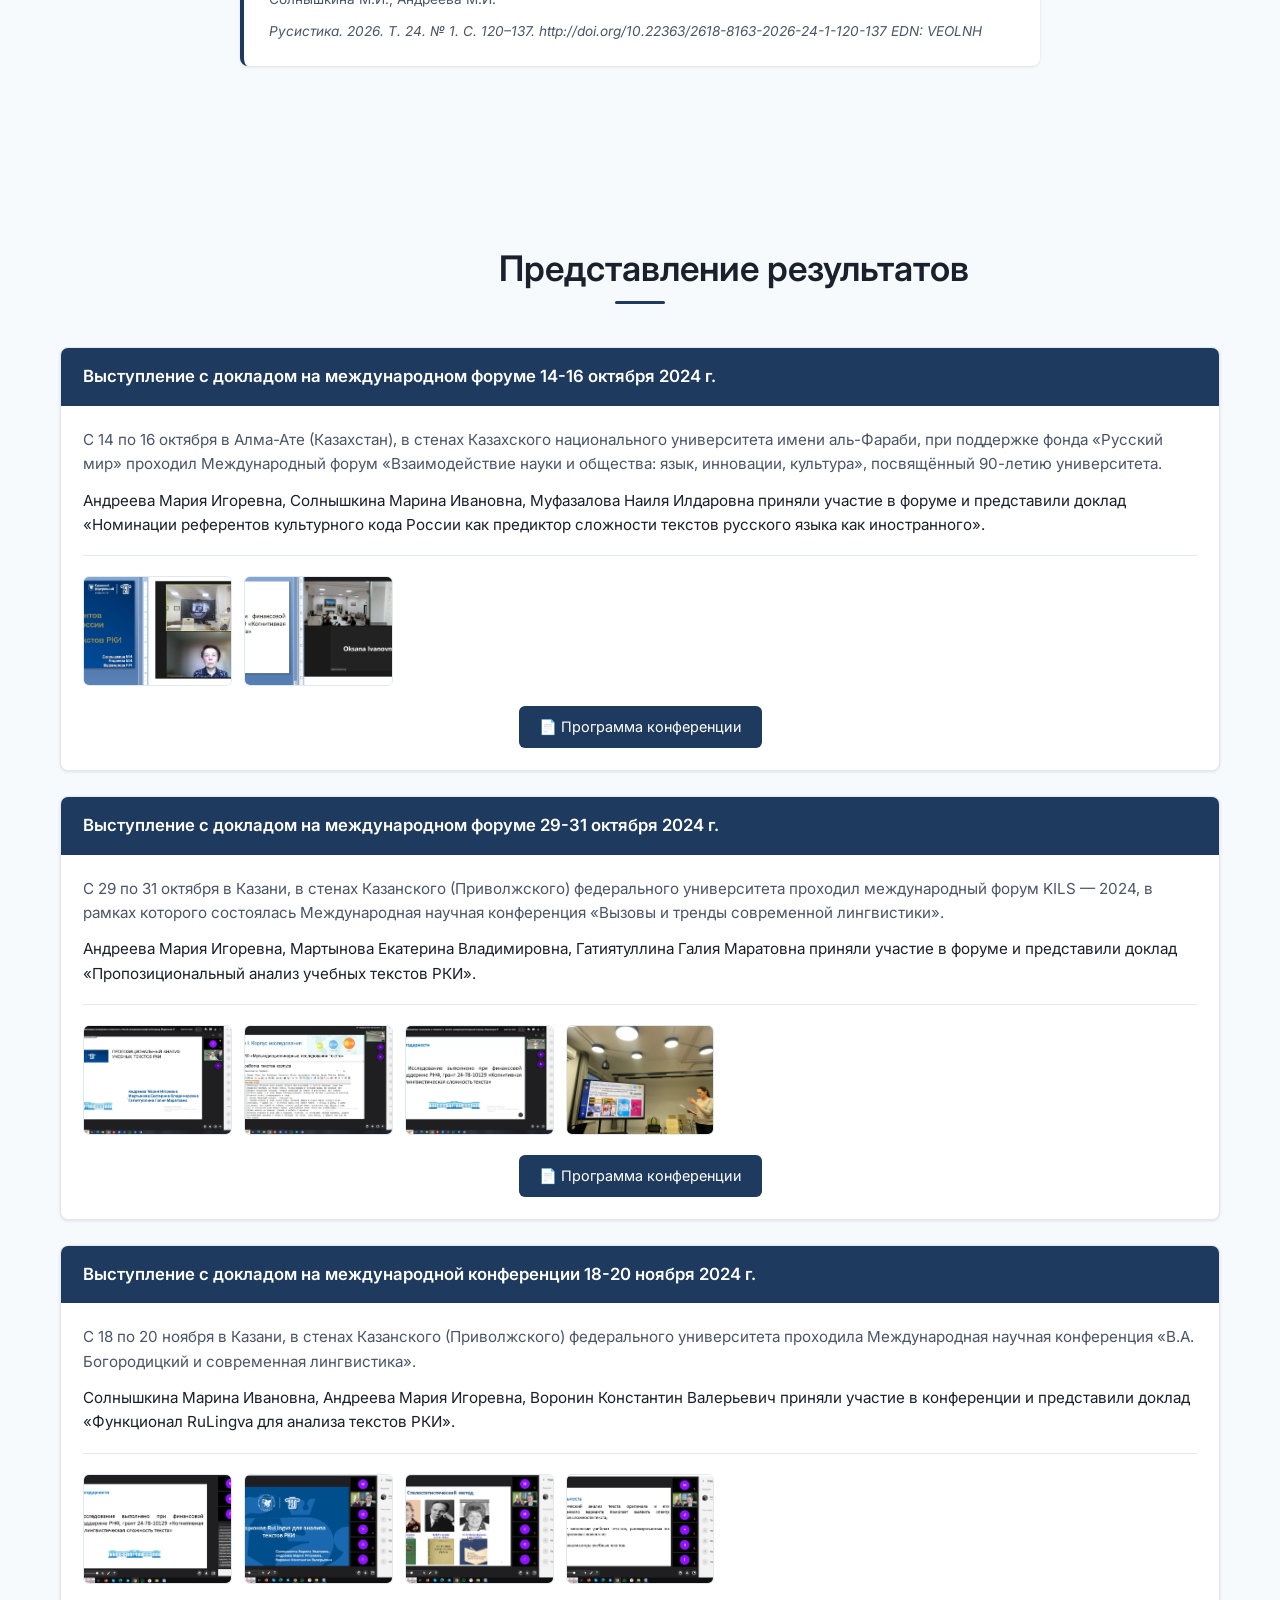
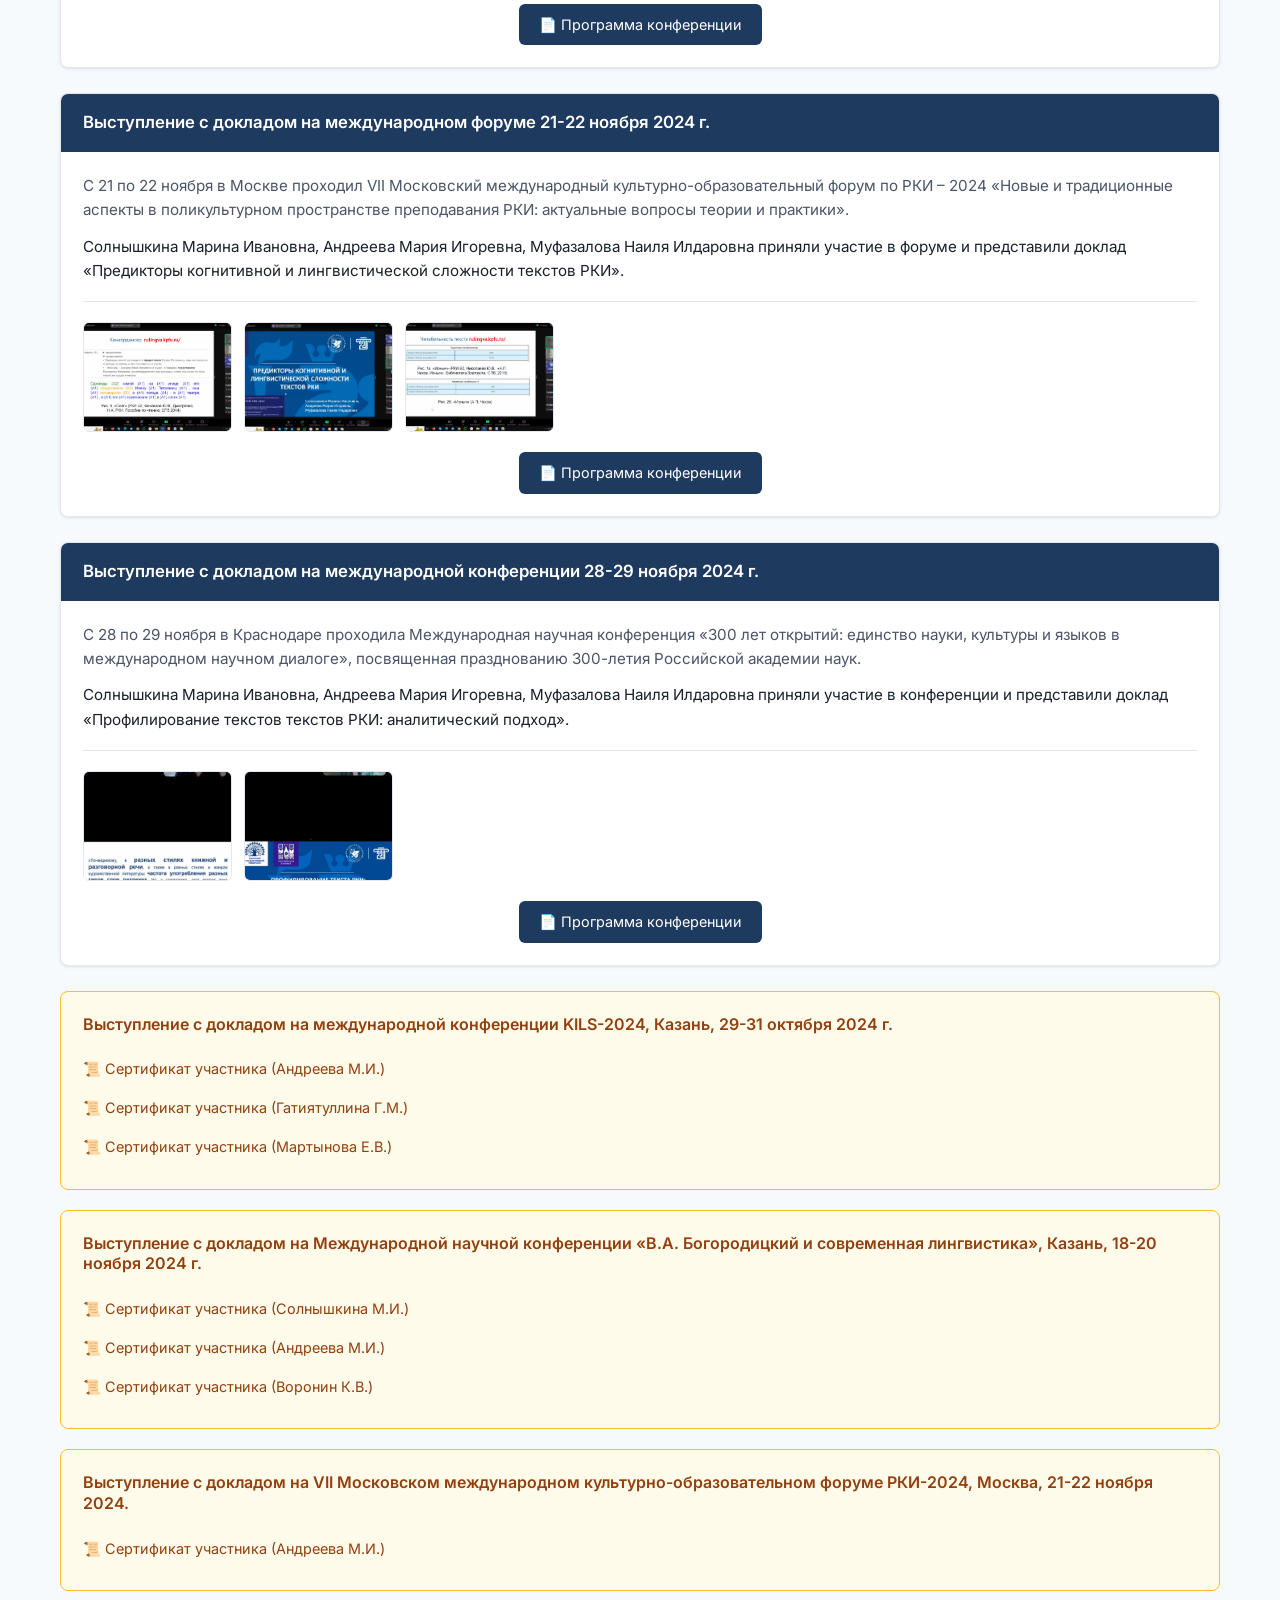
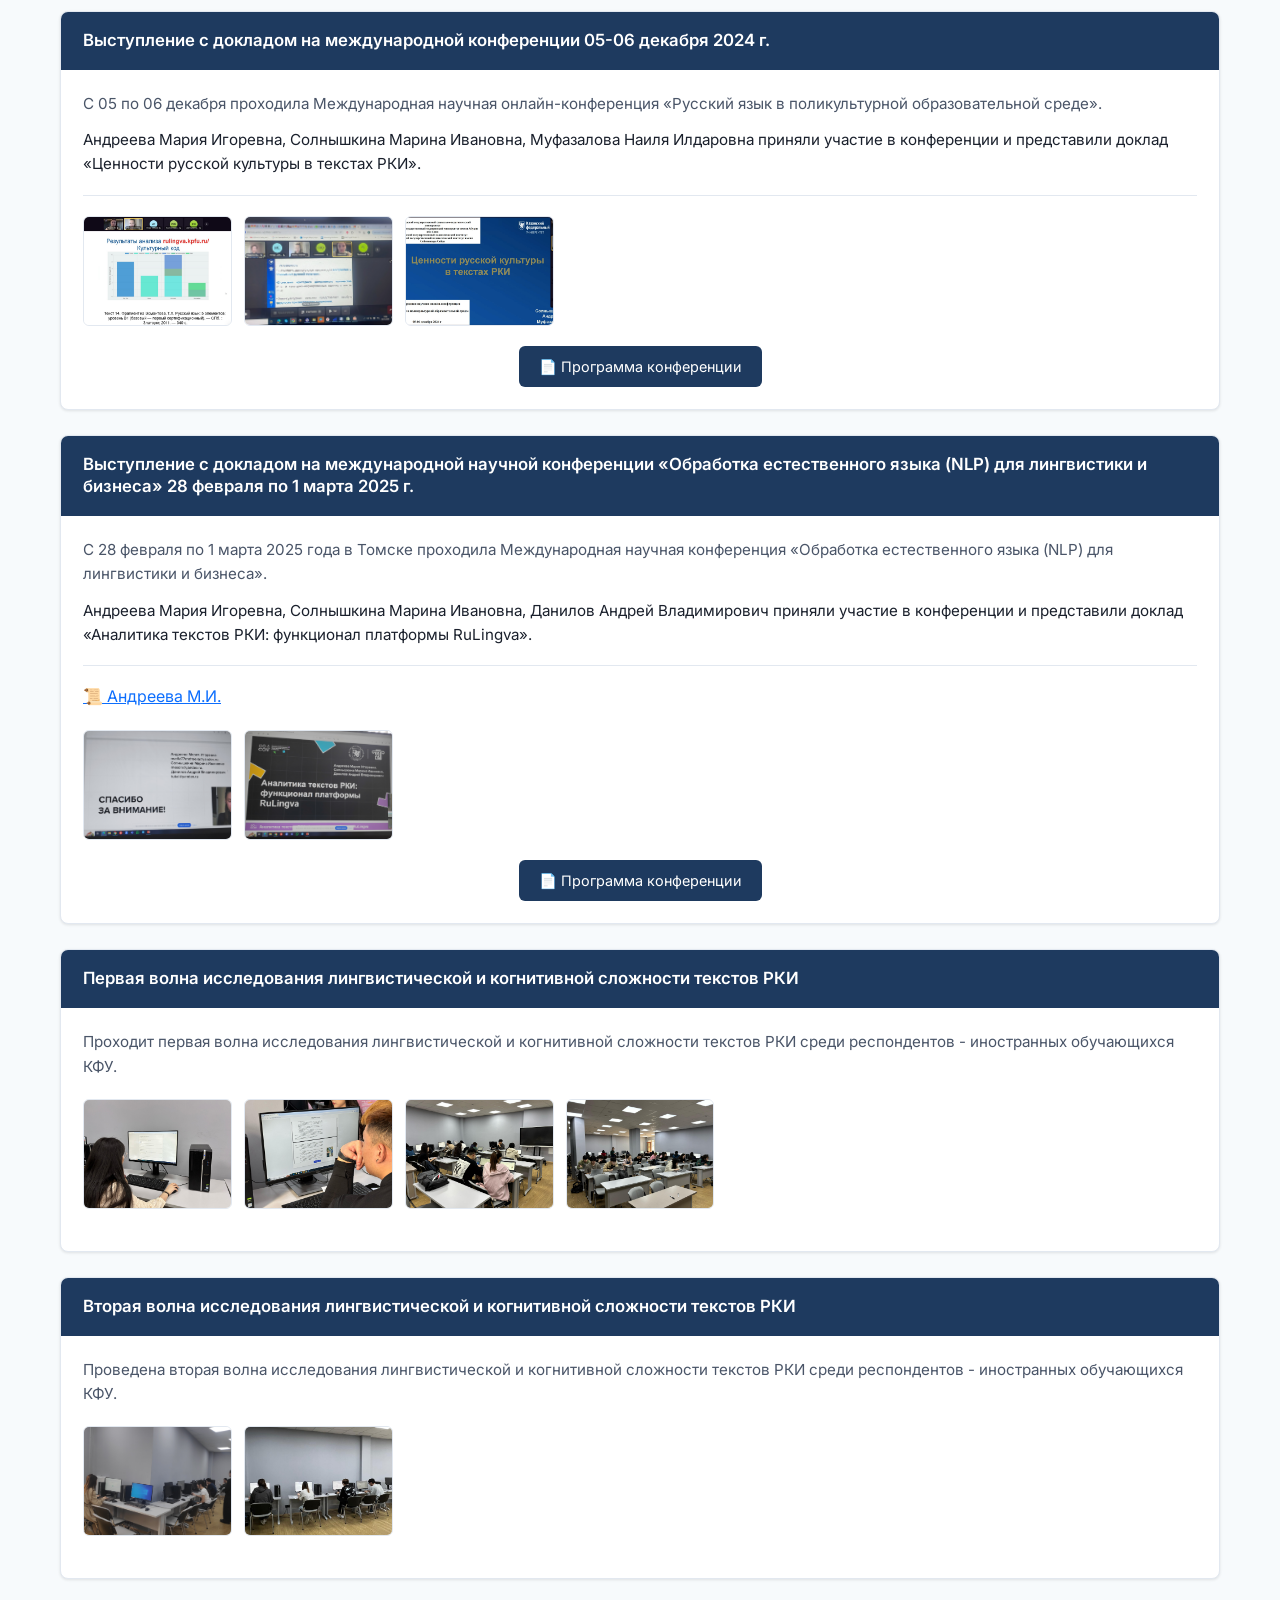
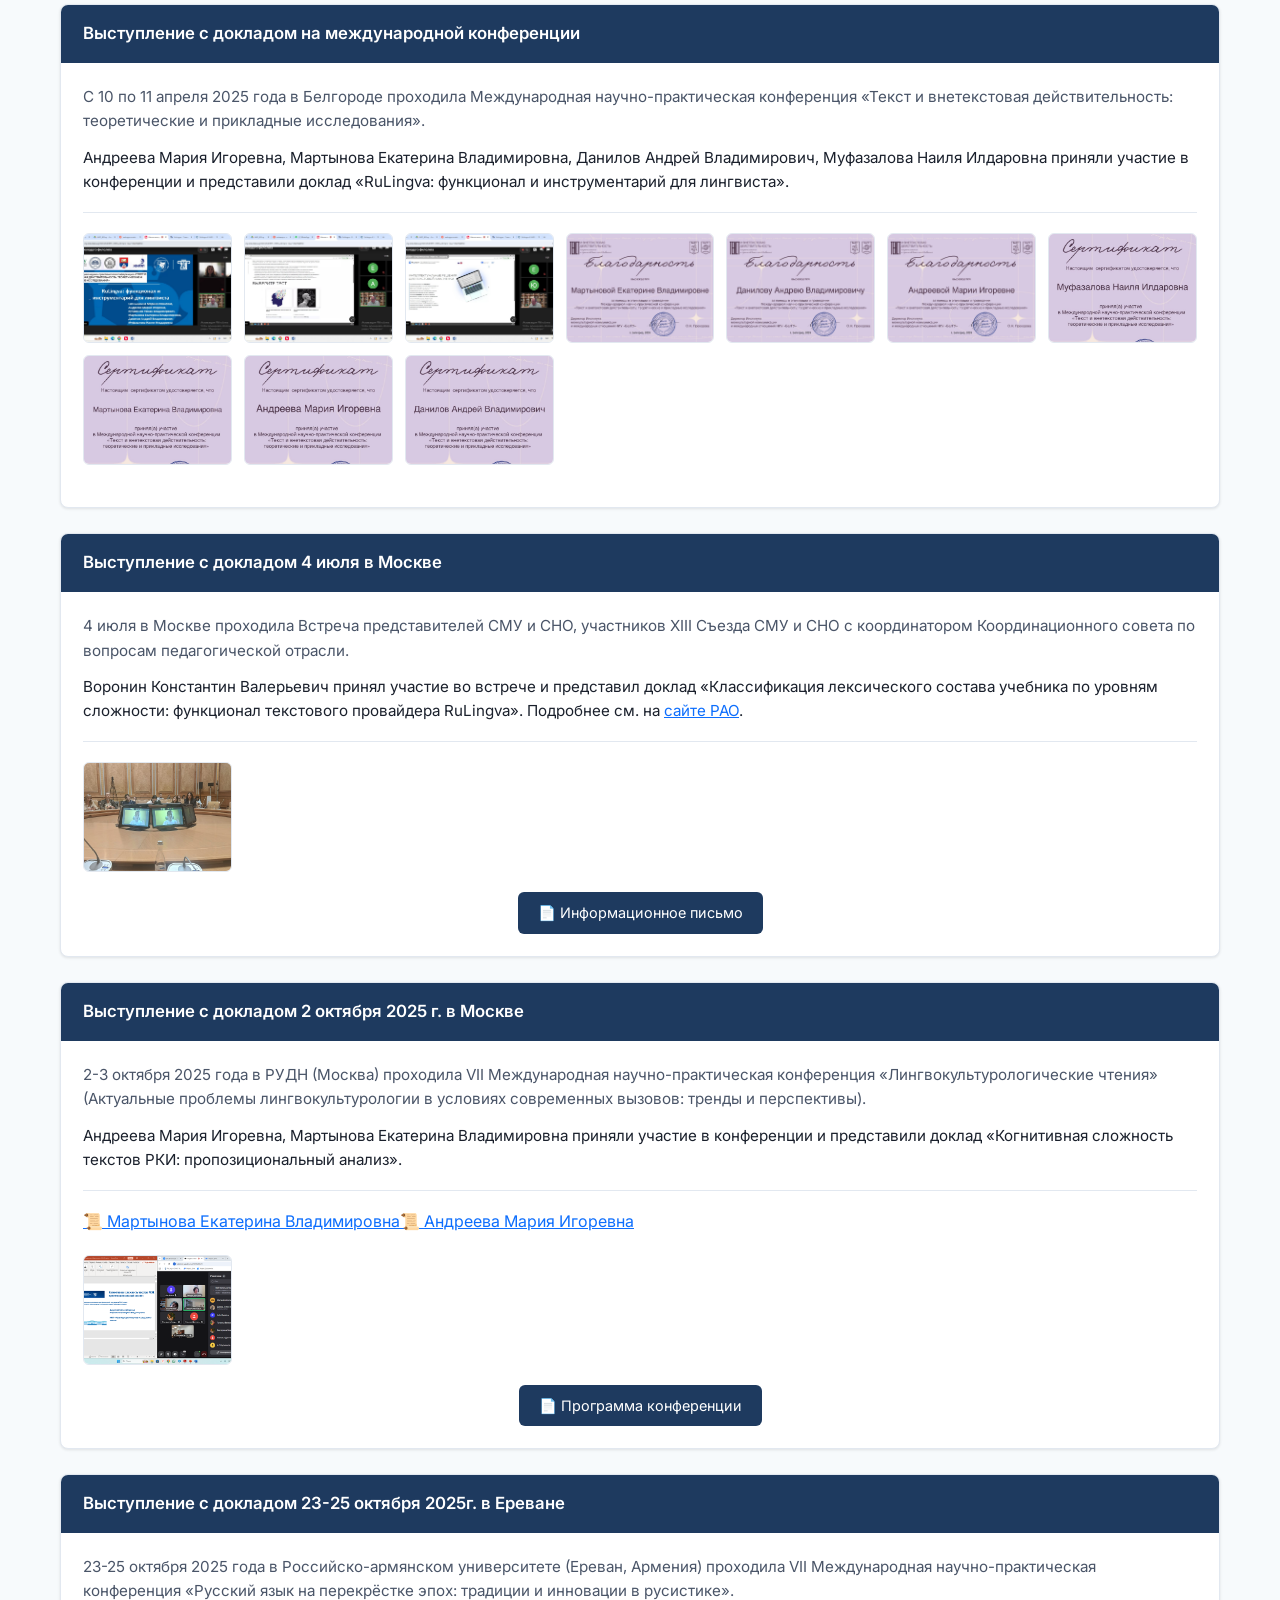
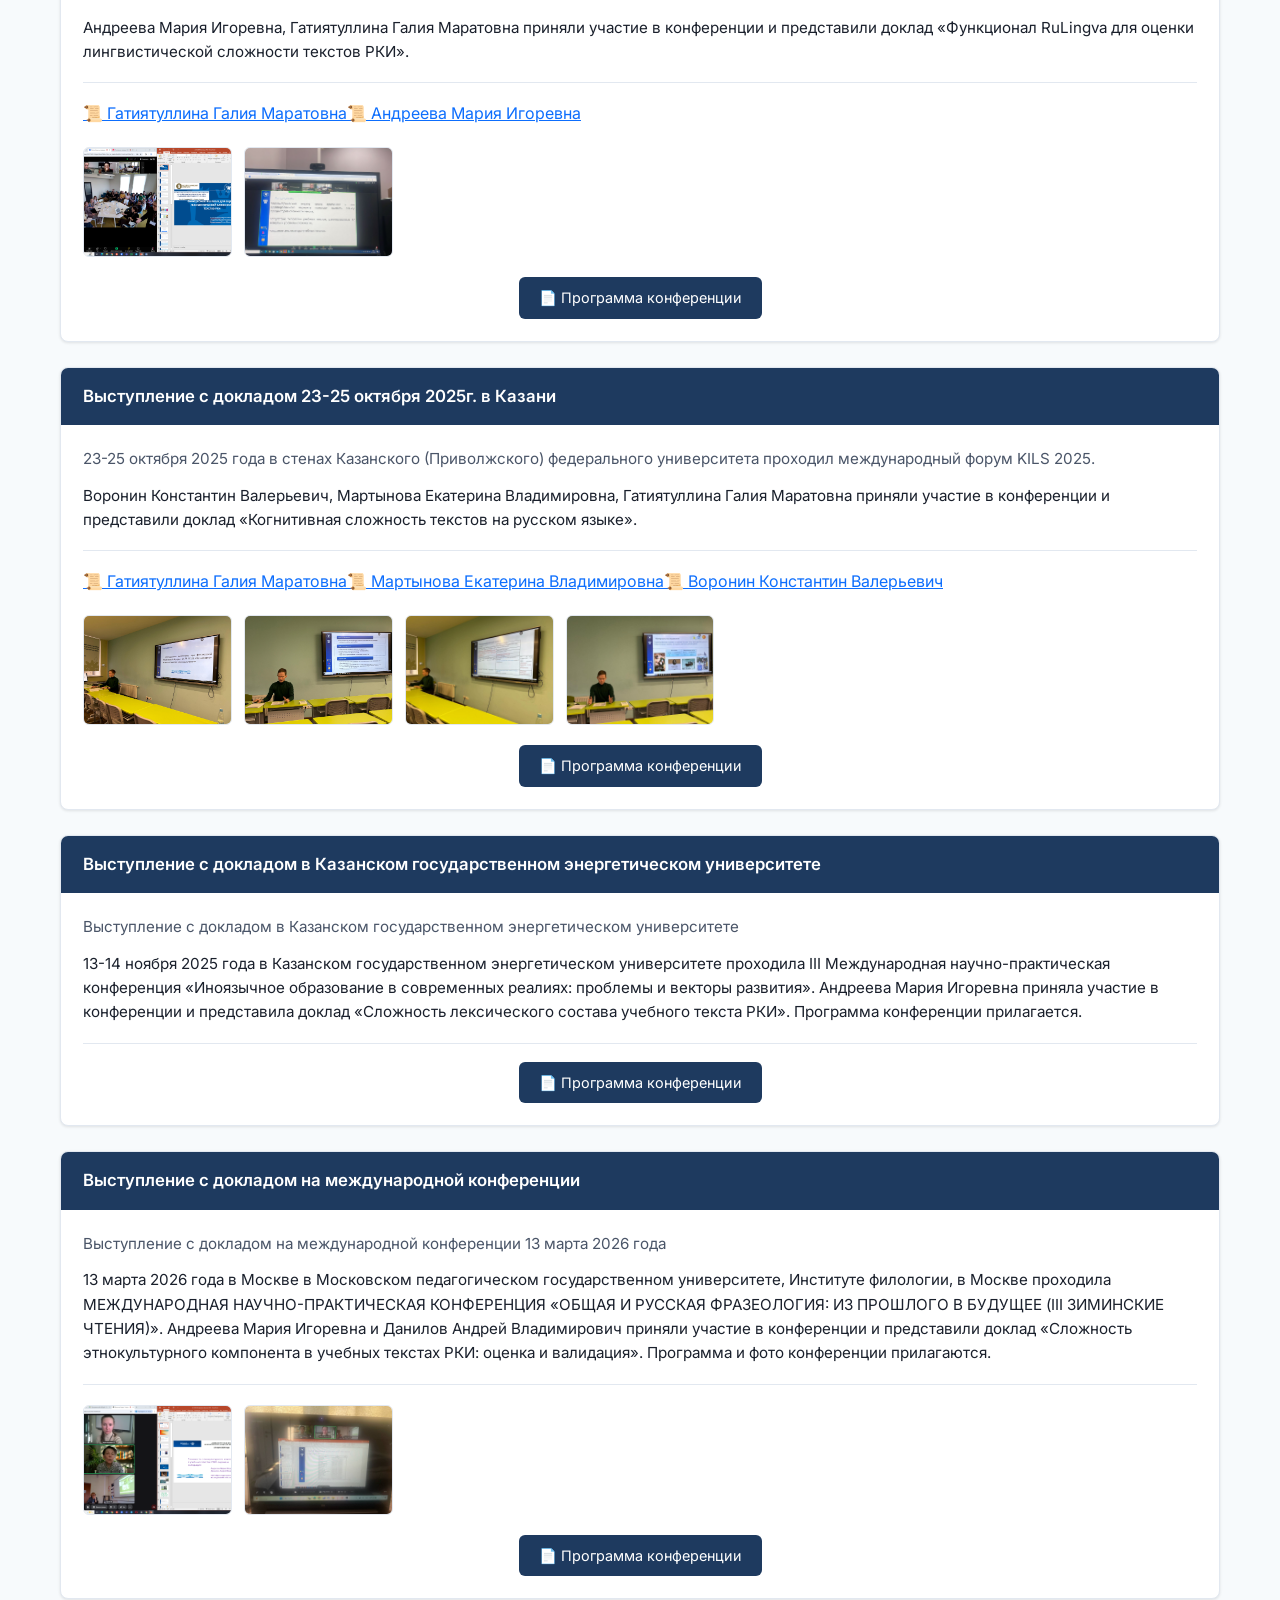
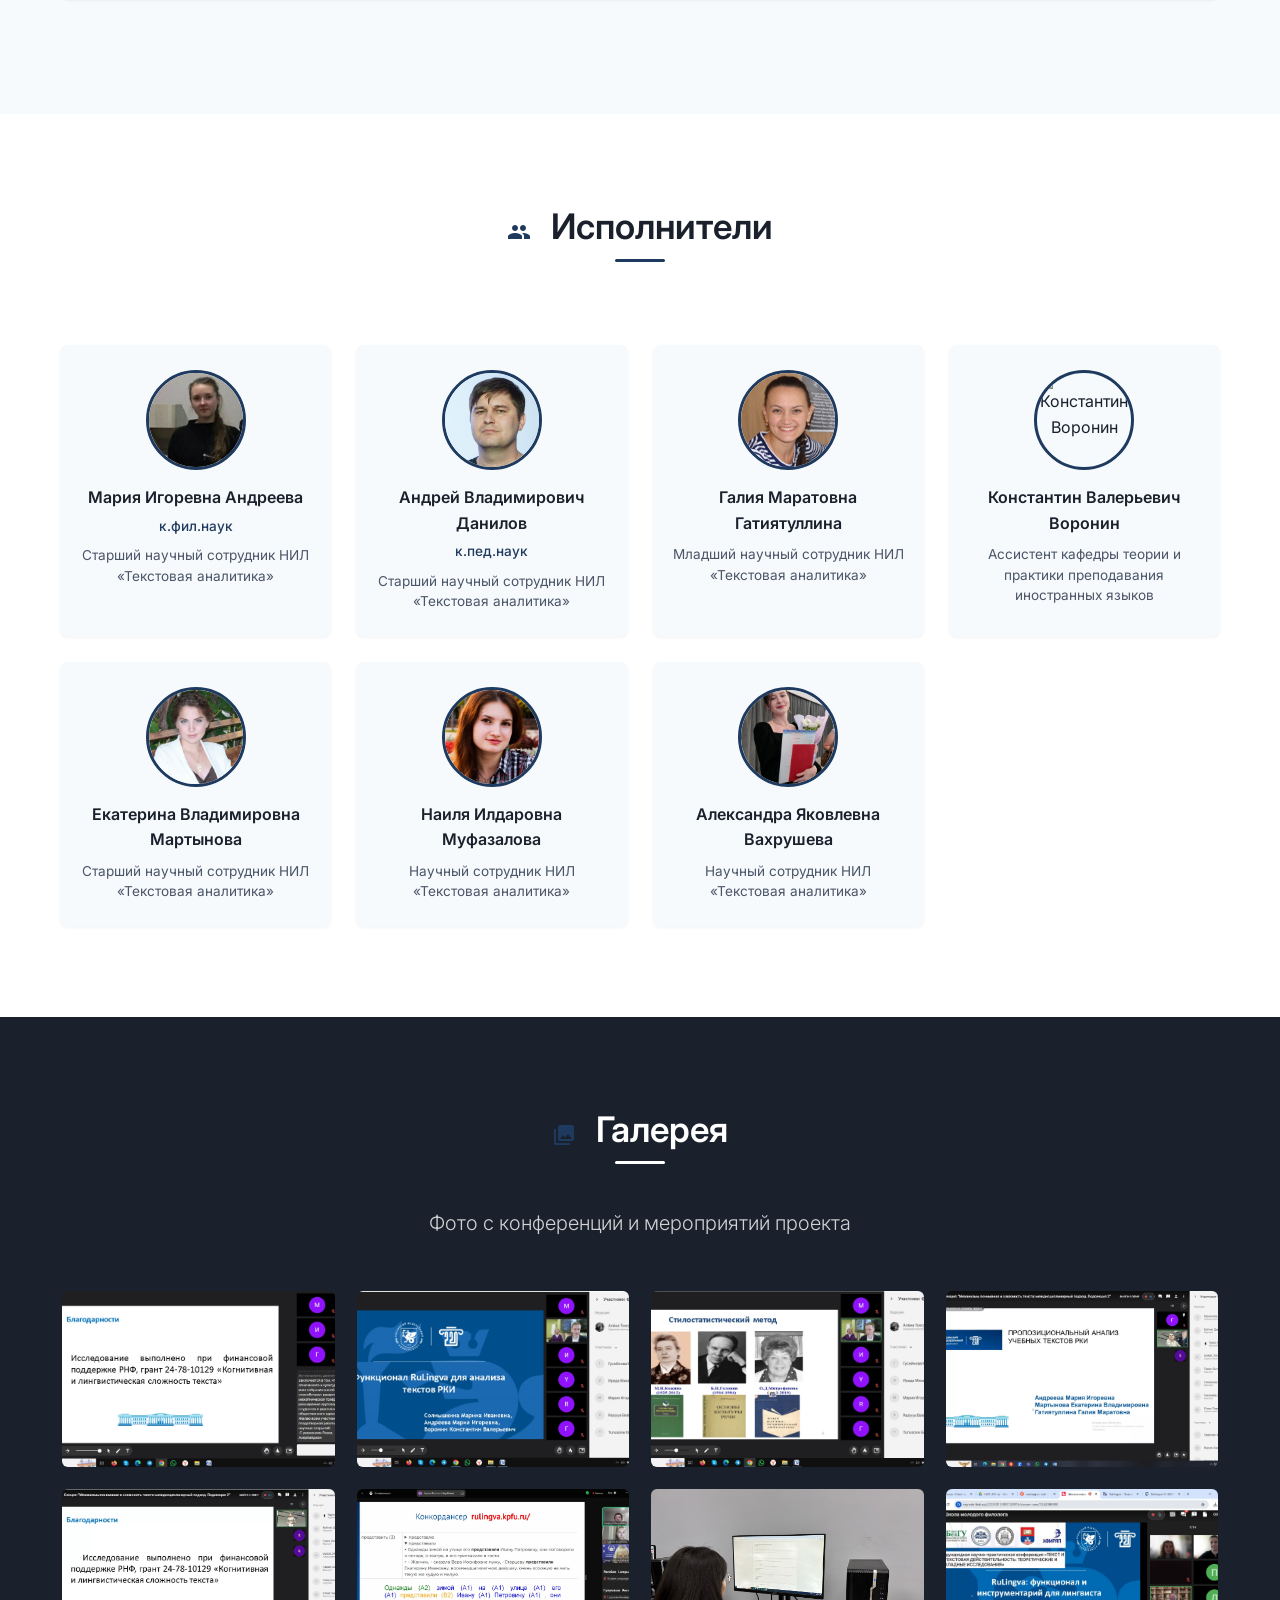
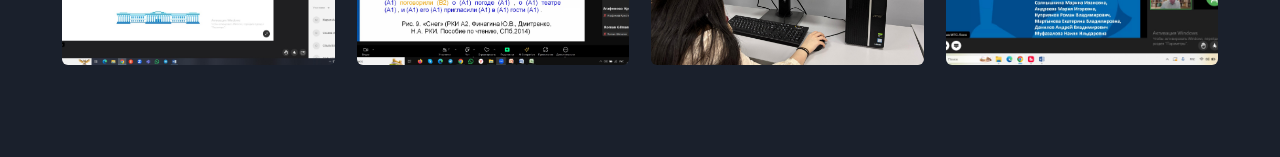
==== commit 83b3f727: "new pub" ====
--- a/index.html
+++ b/index.html
@@ -5,17 +5,17 @@
     <meta charset="UTF-8">
     <meta name="viewport" content="width=device-width, initial-scale=1.0">
     <title>Когнитивная и лингвистическая сложность текста</title>
-    
+
     <!-- Google Fonts & Icons -->
     <link href="https://fonts.googleapis.com/css2?family=Inter:wght@300;400;500;600;700&display=swap" rel="stylesheet">
     <link href="https://fonts.googleapis.com/icon?family=Material+Icons" rel="stylesheet">
-    
+
     <!-- Bootstrap CSS -->
     <link href="https://cdn.jsdelivr.net/npm/bootstrap@5.3.0/dist/css/bootstrap.min.css" rel="stylesheet">
-    
+
     <!-- Custom CSS -->
     <link rel="stylesheet" href="./static/css/rsci.css">
-    
+
     <link rel="icon" href="./static/rsci_logo.webp" type="image/png">
 </head>
 
@@ -37,7 +37,8 @@
                         <a class="nav-link" href="#about"><i class="material-icons">info</i> О проекте</a>
                     </li>
                     <li class="nav-item">
-                        <a class="nav-link" href="#publications"><i class="material-icons">library_books</i> Публикации</a>
+                        <a class="nav-link" href="#publications"><i class="material-icons">library_books</i>
+                            Публикации</a>
                     </li>
                     <li class="nav-item">
                         <a class="nav-link" href="#news"><i class="material-icons">article</i> Новости</a>
@@ -66,7 +67,7 @@
     <section id="about">
         <div class="container">
             <h2><i class="material-icons">info</i> О проекте</h2>
-            
+
             <div class="tabs-container">
                 <div class="tabs-header">
                     <button class="tab-btn active" data-tab="annotation">Аннотация</button>
@@ -94,19 +95,28 @@
                 </div>
                 <div class="tab-content" id="tab-methodology">
                     <p>
-                        Корпус исследования будет собираться в ходе психолингвистического эксперимента по письменному воспроизведению студентами-иностранцами художественного и научного текста для чтения и составит не менее 500 000 словоупотреблений.
-                    </p>
-                    <p>
-                        Тексты, предлагаемые для чтения и воспроизведения, а также тексты-ретрансляты (пересказы студентов) пройдут оценку сложности по трем шкалам:
-                        уровень читаемости (индекс Флеша-Кинкейда), лексическая сложность (по Общеевропейской шкале уровней владения языком) и когнитивная (информационная) сложность текста.
+                        Корпус исследования будет собираться в ходе психолингвистического эксперимента по письменному
+                        воспроизведению студентами-иностранцами художественного и научного текста для чтения и составит
+                        не менее 500 000 словоупотреблений.
+                    </p>
+                    <p>
+                        Тексты, предлагаемые для чтения и воспроизведения, а также тексты-ретрансляты (пересказы
+                        студентов) пройдут оценку сложности по трем шкалам:
+                        уровень читаемости (индекс Флеша-Кинкейда), лексическая сложность (по Общеевропейской шкале
+                        уровней владения языком) и когнитивная (информационная) сложность текста.
                     </p>
                 </div>
                 <div class="tab-content" id="tab-participants">
                     <p>
-                        В качестве респондентов планируется привлечь не менее 100 студентов, изучающих русский как иностранный (РКИ). Оценка когнитивной трудности текста для читателя, т.е. готовности языковой личности к перцепции, рефлекции и воспроизведению конкретного текста, будет произведена на основе критериального подхода, предполагающего учет индивидуальных характеристик читателя.
-                    </p>
-                    <p>
-                        На образовательной платформе <a href="#">Rulex</a> (rulex.kpfu.ru/) мы планируем осуществить оценку объема лексической памяти, тревожности, мотивированности, объема словарного запаса каждого респондента.
+                        В качестве респондентов планируется привлечь не менее 100 студентов, изучающих русский как
+                        иностранный (РКИ). Оценка когнитивной трудности текста для читателя, т.е. готовности языковой
+                        личности к перцепции, рефлекции и воспроизведению конкретного текста, будет произведена на
+                        основе критериального подхода, предполагающего учет индивидуальных характеристик читателя.
+                    </p>
+                    <p>
+                        На образовательной платформе <a href="#">Rulex</a> (rulex.kpfu.ru/) мы планируем осуществить
+                        оценку объема лексической памяти, тревожности, мотивированности, объема словарного запаса
+                        каждого респондента.
                     </p>
                 </div>
             </div>
@@ -117,14 +127,15 @@
     <section class="project-section">
         <div class="container">
             <h2><i class="material-icons">flag</i> Цель и принципы</h2>
-            
+
             <div class="goals-principles">
                 <div class="item goal">
                     <div class="icon"><i class="material-icons">emoji_objects</i></div>
                     <h3>Цель проекта</h3>
-                    <p>Глубокое и открытое вовлечение академического сообщества Российской Федерации для учебно-методической, научно-исследовательской профессиональной дискуссии.</p>
-                </div>
-                
+                    <p>Глубокое и открытое вовлечение академического сообщества Российской Федерации для
+                        учебно-методической, научно-исследовательской профессиональной дискуссии.</p>
+                </div>
+
                 <div class="item principles">
                     <div class="icon"><i class="material-icons">auto_awesome</i></div>
                     <h3>Принципы</h3>
@@ -142,7 +153,7 @@
     <section id="publications">
         <div class="container">
             <h2><i class="material-icons">library_books</i> Публикации</h2>
-            
+
             <div class="publications-grid">
                 <!-- 2024 -->
                 <div class="publication-card">
@@ -154,16 +165,17 @@
                     <div class="source">Сборник материалов VII Междун. форум РКИ, Москва, 21-22 ноября 2024 г.</div>
                     <span class="badge">Методическое пособие</span>
                 </div>
-                
+
                 <div class="publication-card">
                     <span class="year">2024</span>
                     <a href="./static/rsci/pdf/pub_002.pdf">
                         [2] Номинации референтов культурного кода России как предиктор сложности текстов РКИ
                     </a>
                     <div class="authors">Андреева М.И., Солнышкина М.И., Муфазалова Н.И.</div>
-                    <div class="source">Международный форум «Взаимодействие науки и общества», Алматы, 14-16 октября 2024 г.</div>
-                </div>
-                
+                    <div class="source">Международный форум «Взаимодействие науки и общества», Алматы, 14-16 октября
+                        2024 г.</div>
+                </div>
+
                 <div class="publication-card">
                     <span class="year">2024</span>
                     <a href="https://drive.google.com/file/d/1FgS3re71k6i57Q8G7zfy5ntGCfhEG3v2/view?usp=sharing">
@@ -173,7 +185,7 @@
                     <div class="source">Журнал «Русистика». 2024. Т. 22. № 4. С. 555–578</div>
                     <span class="badge scopus">Scopus</span>
                 </div>
-                
+
                 <div class="publication-card">
                     <span class="year">2024</span>
                     <a href="./static/rsci/pdf/pub_005.pdf">
@@ -182,7 +194,7 @@
                     <div class="authors">Солнышкина М.И., Андреева М.И., Воронин К.В.</div>
                     <div class="source">Международная научная конференция Казань, 18-20 ноября 2024 г.</div>
                 </div>
-                
+
                 <!-- 2025 -->
                 <div class="publication-card">
                     <span class="year">2025</span>
@@ -192,6 +204,15 @@
                     <div class="authors">Андреева М.И., Солнышкина М.И., Данилов А.В.</div>
                     <div class="source">Международный семинар по обработке естественного языка, Томск, 2025 г.</div>
                 </div>
+
+                <div class="publication-card">
+                    <span class="year">2025</span>
+                    <a href="./static/rsci/pdf/pub_007.pdf">
+                        [6] Оценка сложности учебного текста по русскому как иностранному: перспективы и вызовы использования искусственного интеллекта
+                    </a>
+                    <div class="authors">Солнышкина М.И., Андреева М.И.</div>
+                    <div class="source">Русистика. 2026. Т. 24. № 1. С. 120–137. http://doi.org/10.22363/2618-8163-2026-24-1-120-137 EDN: VEOLNH</div>
+                </div>
             </div>
         </div>
     </section>
@@ -200,7 +221,7 @@
     <section id="news">
         <div class="container">
             <h2><i class="material-icons">article</i> Представление результатов</h2>
-            
+
             <!-- Modal для изображений -->
             <div class="modal fade" id="imageModal" tabindex="-1">
                 <div class="modal-dialog modal-dialog-centered modal-lg">
@@ -215,13 +236,13 @@
                     </div>
                 </div>
             </div>
-            
+
             <div id="news-container">
                 <!-- Новости загружаются из news.json -->
             </div>
             <script>
                 if (!document.getElementById('news-container').innerHTML.trim()) {
-                    document.getElementById('news-container').innerHTML = 
+                    document.getElementById('news-container').innerHTML =
                         '<div class="news-card"><div class="news-card-header"><h3>Загрузка новостей...</h3></div></div>';
                 }
             </script>
@@ -232,7 +253,7 @@
     <section id="contact">
         <div class="container">
             <h2><i class="material-icons">group</i> Исполнители</h2>
-            
+
             <div class="team-grid">
                 <div class="team__item">
                     <div class="team__item__photo">
@@ -242,7 +263,7 @@
                     <div class="team__item__status">к.фил.наук</div>
                     <div class="team__item__position">Старший научный сотрудник НИЛ «Текстовая аналитика»</div>
                 </div>
-                
+
                 <div class="team__item">
                     <div class="team__item__photo">
                         <img src="./static/img/contacts/adani.jpg" alt="Андрей Данилов">
@@ -251,7 +272,7 @@
                     <div class="team__item__status">к.пед.наук</div>
                     <div class="team__item__position">Старший научный сотрудник НИЛ «Текстовая аналитика»</div>
                 </div>
-                
+
                 <div class="team__item">
                     <div class="team__item__photo">
                         <img src="./static/img/contacts/ggati.jpg" alt="Галия Гатиятуллина">
@@ -260,16 +281,17 @@
                     <div class="team__item__status"></div>
                     <div class="team__item__position">Младший научный сотрудник НИЛ «Текстовая аналитика»</div>
                 </div>
-                
+
                 <div class="team__item">
                     <div class="team__item__photo">
                         <img src="./static/img/contacts/no-avatar.png" alt="Константин Воронин">
                     </div>
                     <div class="team__item__name">Константин Валерьевич Воронин</div>
                     <div class="team__item__status"></div>
-                    <div class="team__item__position">Ассистент кафедры теории и практики преподавания иностранных языков</div>
-                </div>
-                
+                    <div class="team__item__position">Ассистент кафедры теории и практики преподавания иностранных
+                        языков</div>
+                </div>
+
                 <div class="team__item">
                     <div class="team__item__photo">
                         <img src="./static/img/contacts/emart.jpg" alt="Екатерина Мартынова">
@@ -278,7 +300,7 @@
                     <div class="team__item__status"></div>
                     <div class="team__item__position">Старший научный сотрудник НИЛ «Текстовая аналитика»</div>
                 </div>
-                
+
                 <div class="team__item">
                     <div class="team__item__photo">
                         <img src="./static/img/contacts/nmufa.jpg" alt="Наиля Муфазалова">
@@ -287,7 +309,7 @@
                     <div class="team__item__status"></div>
                     <div class="team__item__position">Научный сотрудник НИЛ «Текстовая аналитика»</div>
                 </div>
-                
+
                 <div class="team__item">
                     <div class="team__item__photo">
                         <img src="./static/img/contacts/avahr.jpg" alt="Александра Вахрушева">
@@ -304,17 +326,26 @@
     <section id="gallery">
         <div class="container">
             <h2><i class="material-icons">photo_library</i> Галерея</h2>
-            <p class="lead text-center" style="color: rgba(255,255,255,0.8);">Фото с конференций и мероприятий проекта</p>
-            
+            <p class="lead text-center" style="color: rgba(255,255,255,0.8);">Фото с конференций и мероприятий проекта
+            </p>
+
             <div class="gallery-grid">
-                <img src="./static/img/rsci/news/18112024/1.jpg" alt="Фото 1" data-bs-toggle="modal" data-bs-target="#imageModal" onclick="updateModalImage('./static/img/rsci/news/18112024/1.jpg')">
-                <img src="./static/img/rsci/news/18112024/2.jpg" alt="Фото 2" data-bs-toggle="modal" data-bs-target="#imageModal" onclick="updateModalImage('./static/img/rsci/news/18112024/2.jpg')">
-                <img src="./static/img/rsci/news/18112024/3.jpg" alt="Фото 3" data-bs-toggle="modal" data-bs-target="#imageModal" onclick="updateModalImage('./static/img/rsci/news/18112024/3.jpg')">
-                <img src="./static/img/rsci/news/29102024/1.jpg" alt="Фото 4" data-bs-toggle="modal" data-bs-target="#imageModal" onclick="updateModalImage('./static/img/rsci/news/29102024/1.jpg')">
-                <img src="./static/img/rsci/news/29102024/4.jpg" alt="Фото 5" data-bs-toggle="modal" data-bs-target="#imageModal" onclick="updateModalImage('./static/img/rsci/news/29102024/4.jpg')">
-                <img src="./static/img/rsci/news/21112024/1.jpg" alt="Фото 6" data-bs-toggle="modal" data-bs-target="#imageModal" onclick="updateModalImage('./static/img/rsci/news/21112024/1.jpg')">
-                <img src="./static/img/rsci/news/2025-04-03/01.jpg" alt="Фото 7" data-bs-toggle="modal" data-bs-target="#imageModal" onclick="updateModalImage('./static/img/rsci/news/2025-04-03/01.jpg')">
-                <img src="./static/img/rsci/news/2025-04-10/01.jpg" alt="Фото 8" data-bs-toggle="modal" data-bs-target="#imageModal" onclick="updateModalImage('./static/img/rsci/news/2025-04-10/01.jpg')">
+                <img src="./static/img/rsci/news/18112024/1.jpg" alt="Фото 1" data-bs-toggle="modal"
+                    data-bs-target="#imageModal" onclick="updateModalImage('./static/img/rsci/news/18112024/1.jpg')">
+                <img src="./static/img/rsci/news/18112024/2.jpg" alt="Фото 2" data-bs-toggle="modal"
+                    data-bs-target="#imageModal" onclick="updateModalImage('./static/img/rsci/news/18112024/2.jpg')">
+                <img src="./static/img/rsci/news/18112024/3.jpg" alt="Фото 3" data-bs-toggle="modal"
+                    data-bs-target="#imageModal" onclick="updateModalImage('./static/img/rsci/news/18112024/3.jpg')">
+                <img src="./static/img/rsci/news/29102024/1.jpg" alt="Фото 4" data-bs-toggle="modal"
+                    data-bs-target="#imageModal" onclick="updateModalImage('./static/img/rsci/news/29102024/1.jpg')">
+                <img src="./static/img/rsci/news/29102024/4.jpg" alt="Фото 5" data-bs-toggle="modal"
+                    data-bs-target="#imageModal" onclick="updateModalImage('./static/img/rsci/news/29102024/4.jpg')">
+                <img src="./static/img/rsci/news/21112024/1.jpg" alt="Фото 6" data-bs-toggle="modal"
+                    data-bs-target="#imageModal" onclick="updateModalImage('./static/img/rsci/news/21112024/1.jpg')">
+                <img src="./static/img/rsci/news/2025-04-03/01.jpg" alt="Фото 7" data-bs-toggle="modal"
+                    data-bs-target="#imageModal" onclick="updateModalImage('./static/img/rsci/news/2025-04-03/01.jpg')">
+                <img src="./static/img/rsci/news/2025-04-10/01.jpg" alt="Фото 8" data-bs-toggle="modal"
+                    data-bs-target="#imageModal" onclick="updateModalImage('./static/img/rsci/news/2025-04-10/01.jpg')">
             </div>
         </div>
     </section>
@@ -322,7 +353,7 @@
     <script src="https://cdn.jsdelivr.net/npm/bootstrap@5.3.0/dist/js/bootstrap.bundle.min.js"></script>
     <script src="./static/js/rsci.js"></script>
     <script src="./static/js/news.js"></script>
-    
+
     <!-- Tabs functionality -->
     <script>
         document.querySelectorAll('.tab-btn').forEach(btn => {
@@ -330,7 +361,7 @@
                 // Update buttons
                 document.querySelectorAll('.tab-btn').forEach(b => b.classList.remove('active'));
                 btn.classList.add('active');
-                
+
                 // Update content
                 const tabId = btn.dataset.tab;
                 document.querySelectorAll('.tab-content').forEach(content => {
@@ -341,4 +372,5 @@
         });
     </script>
 </body>
+
 </html>
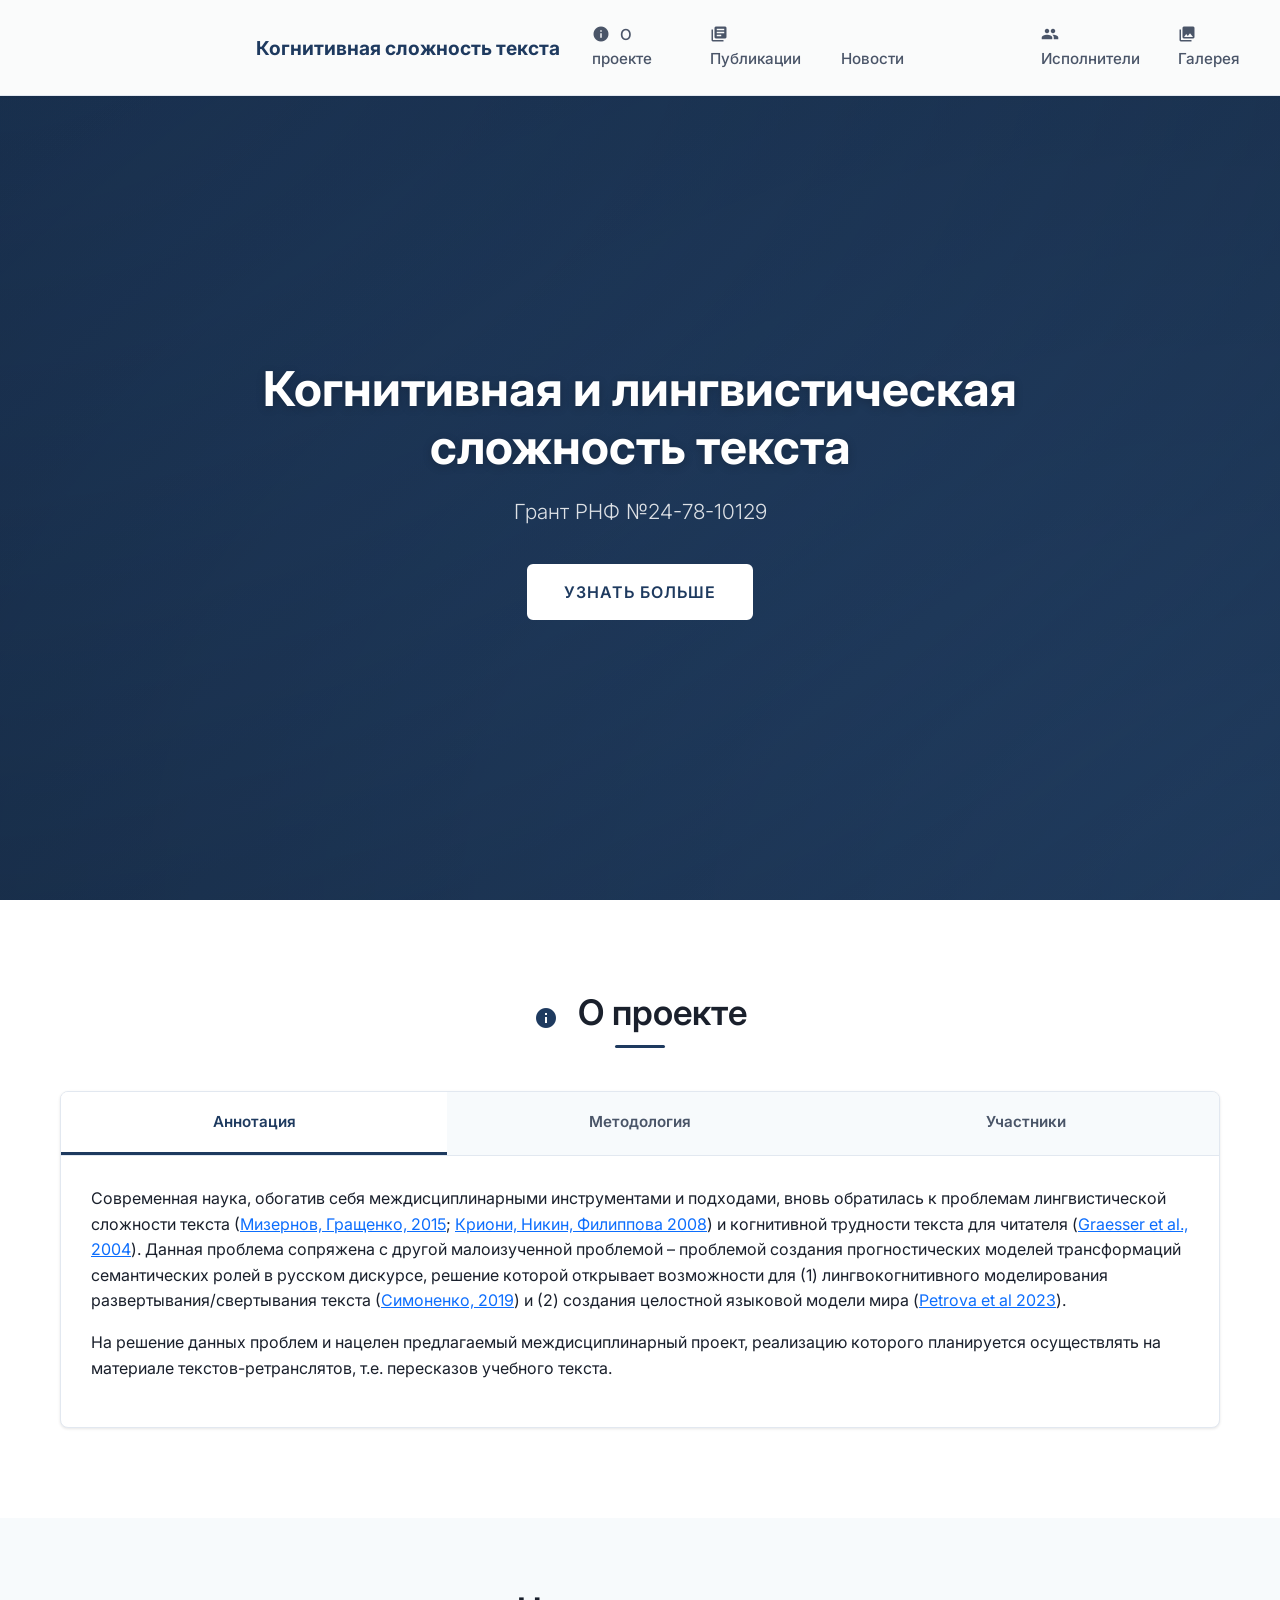
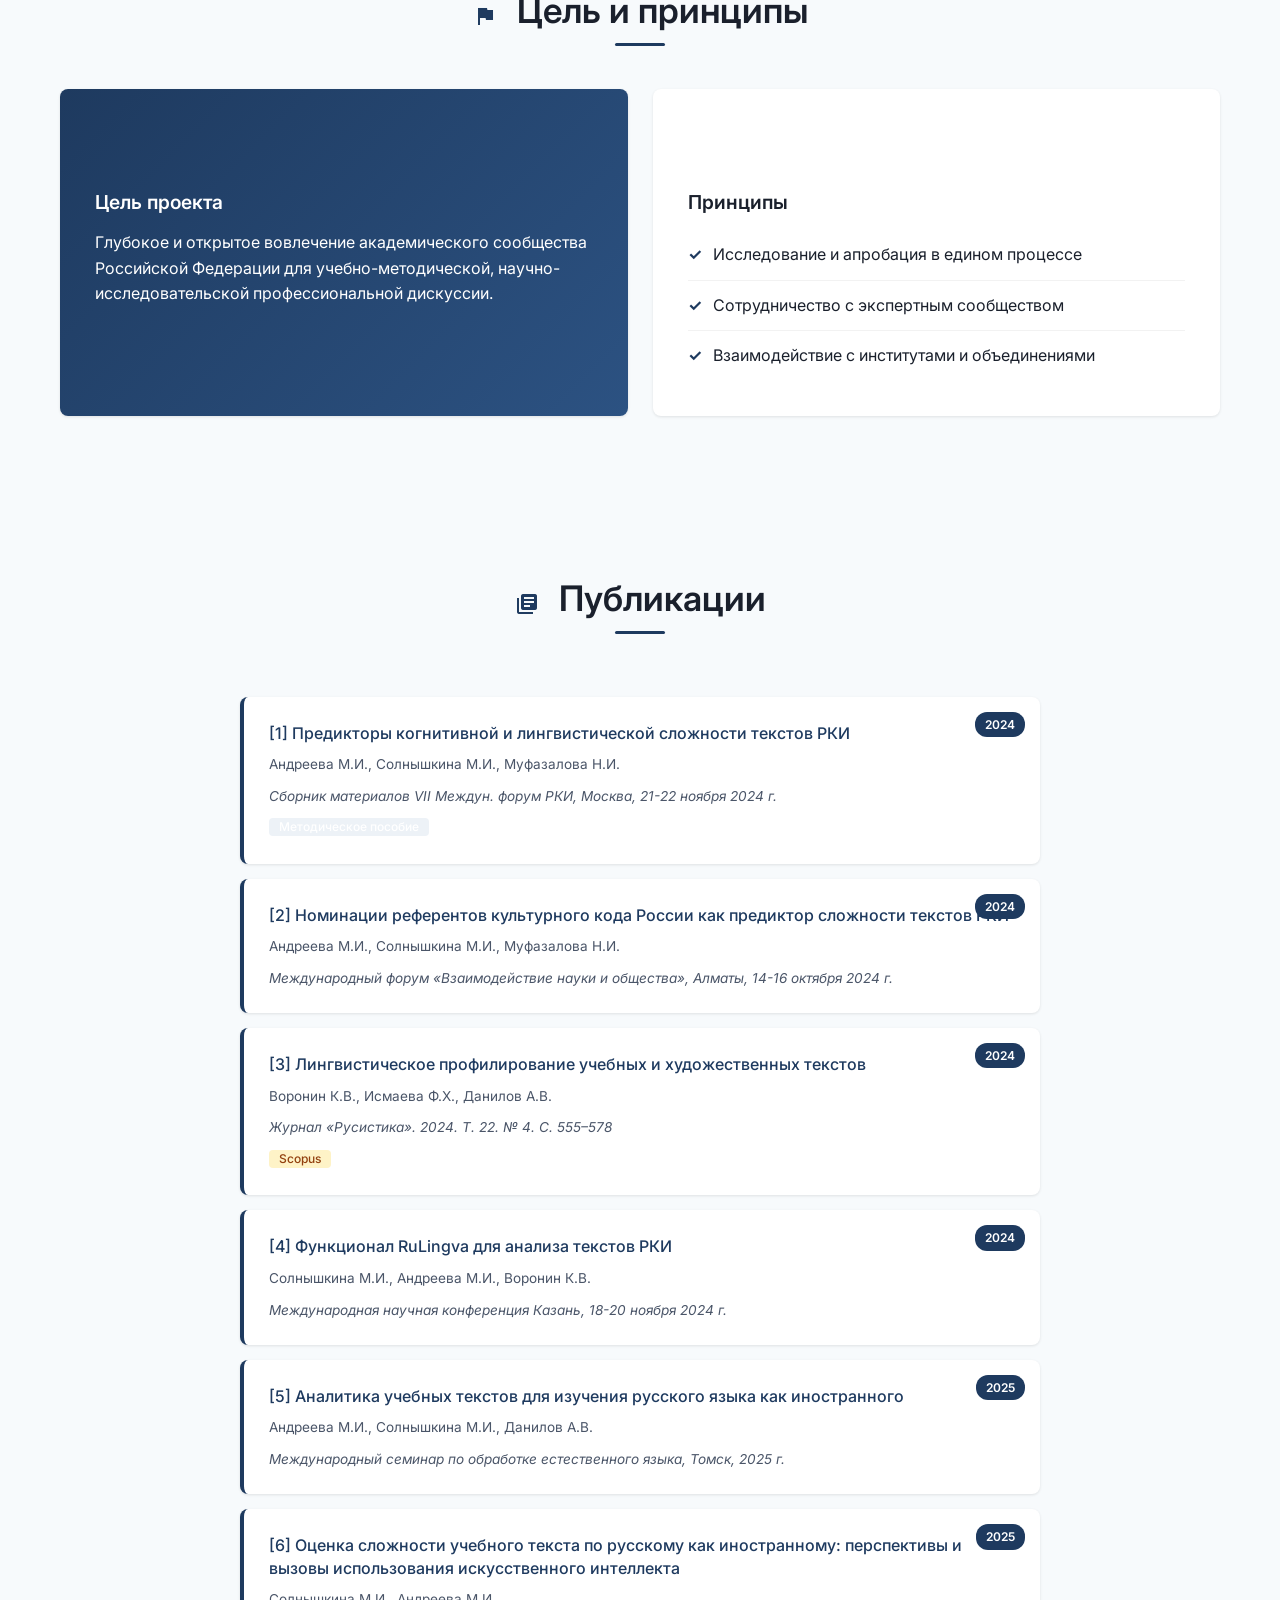
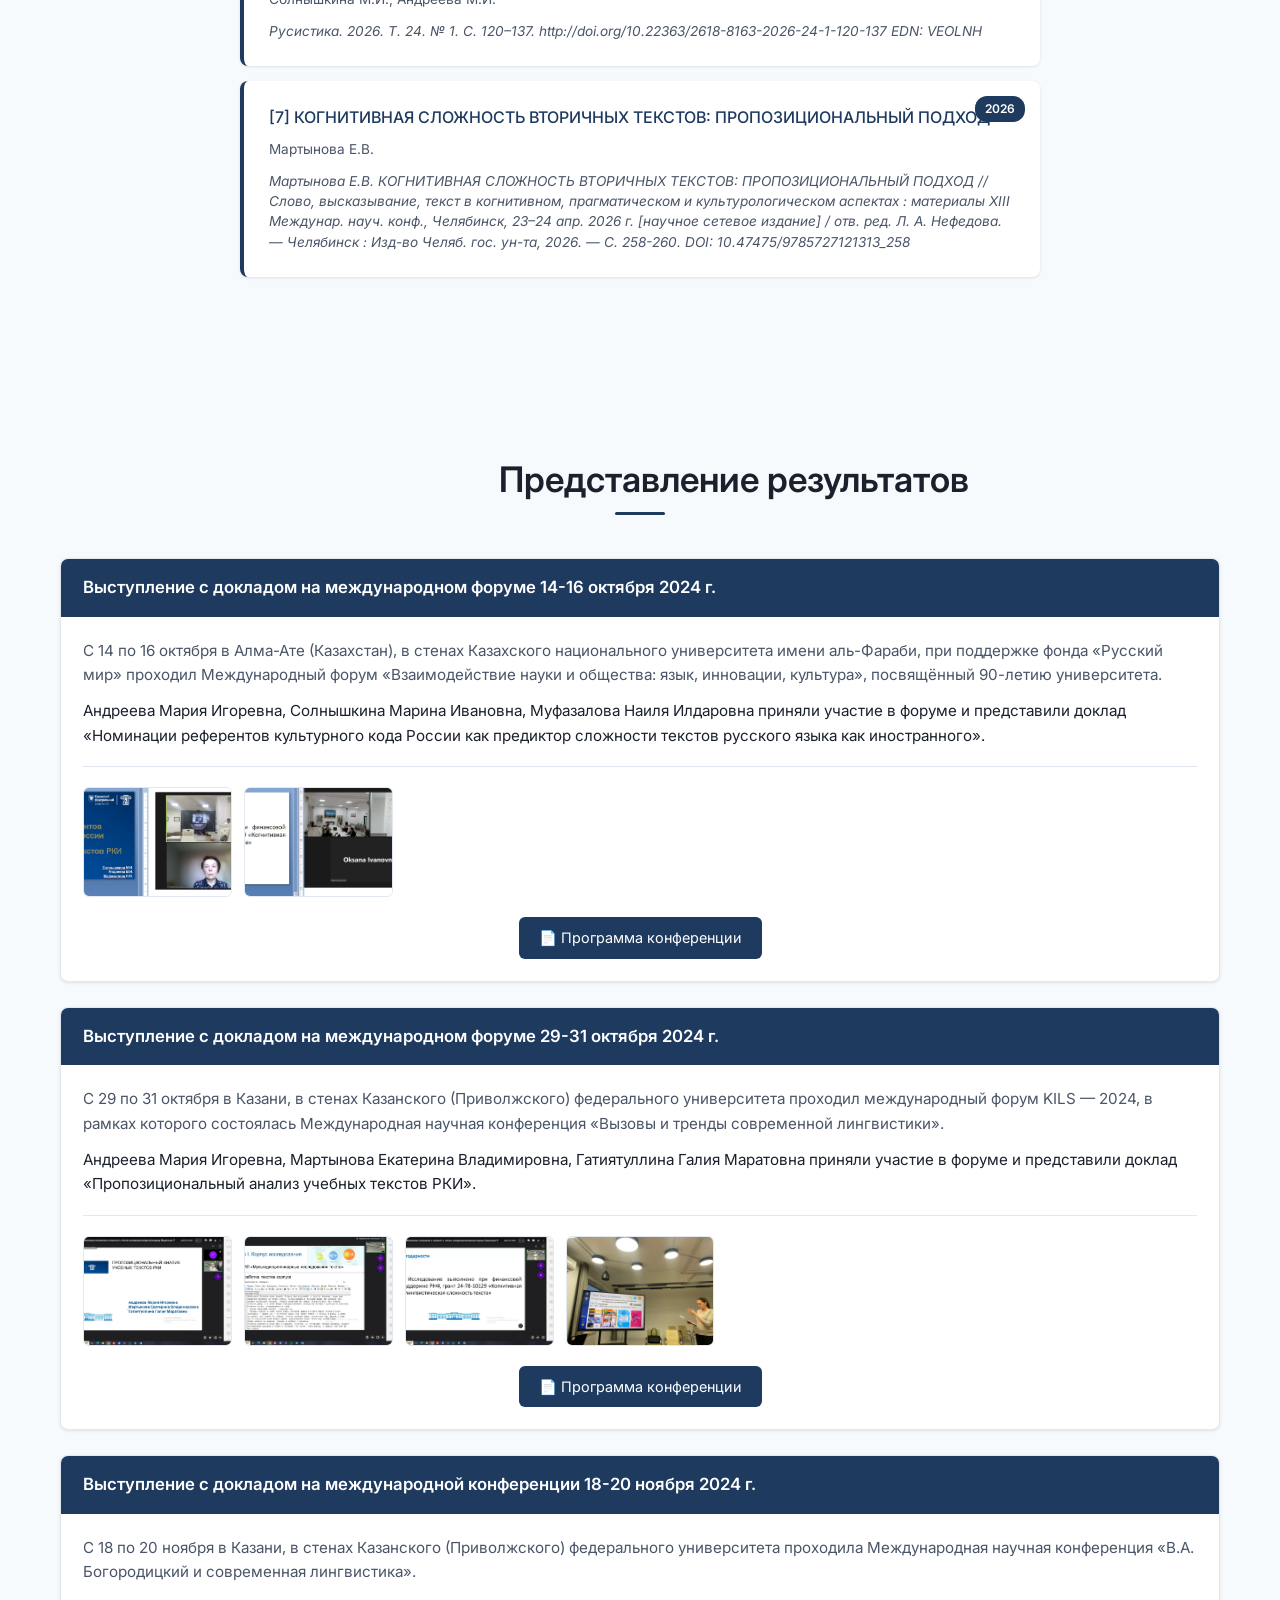
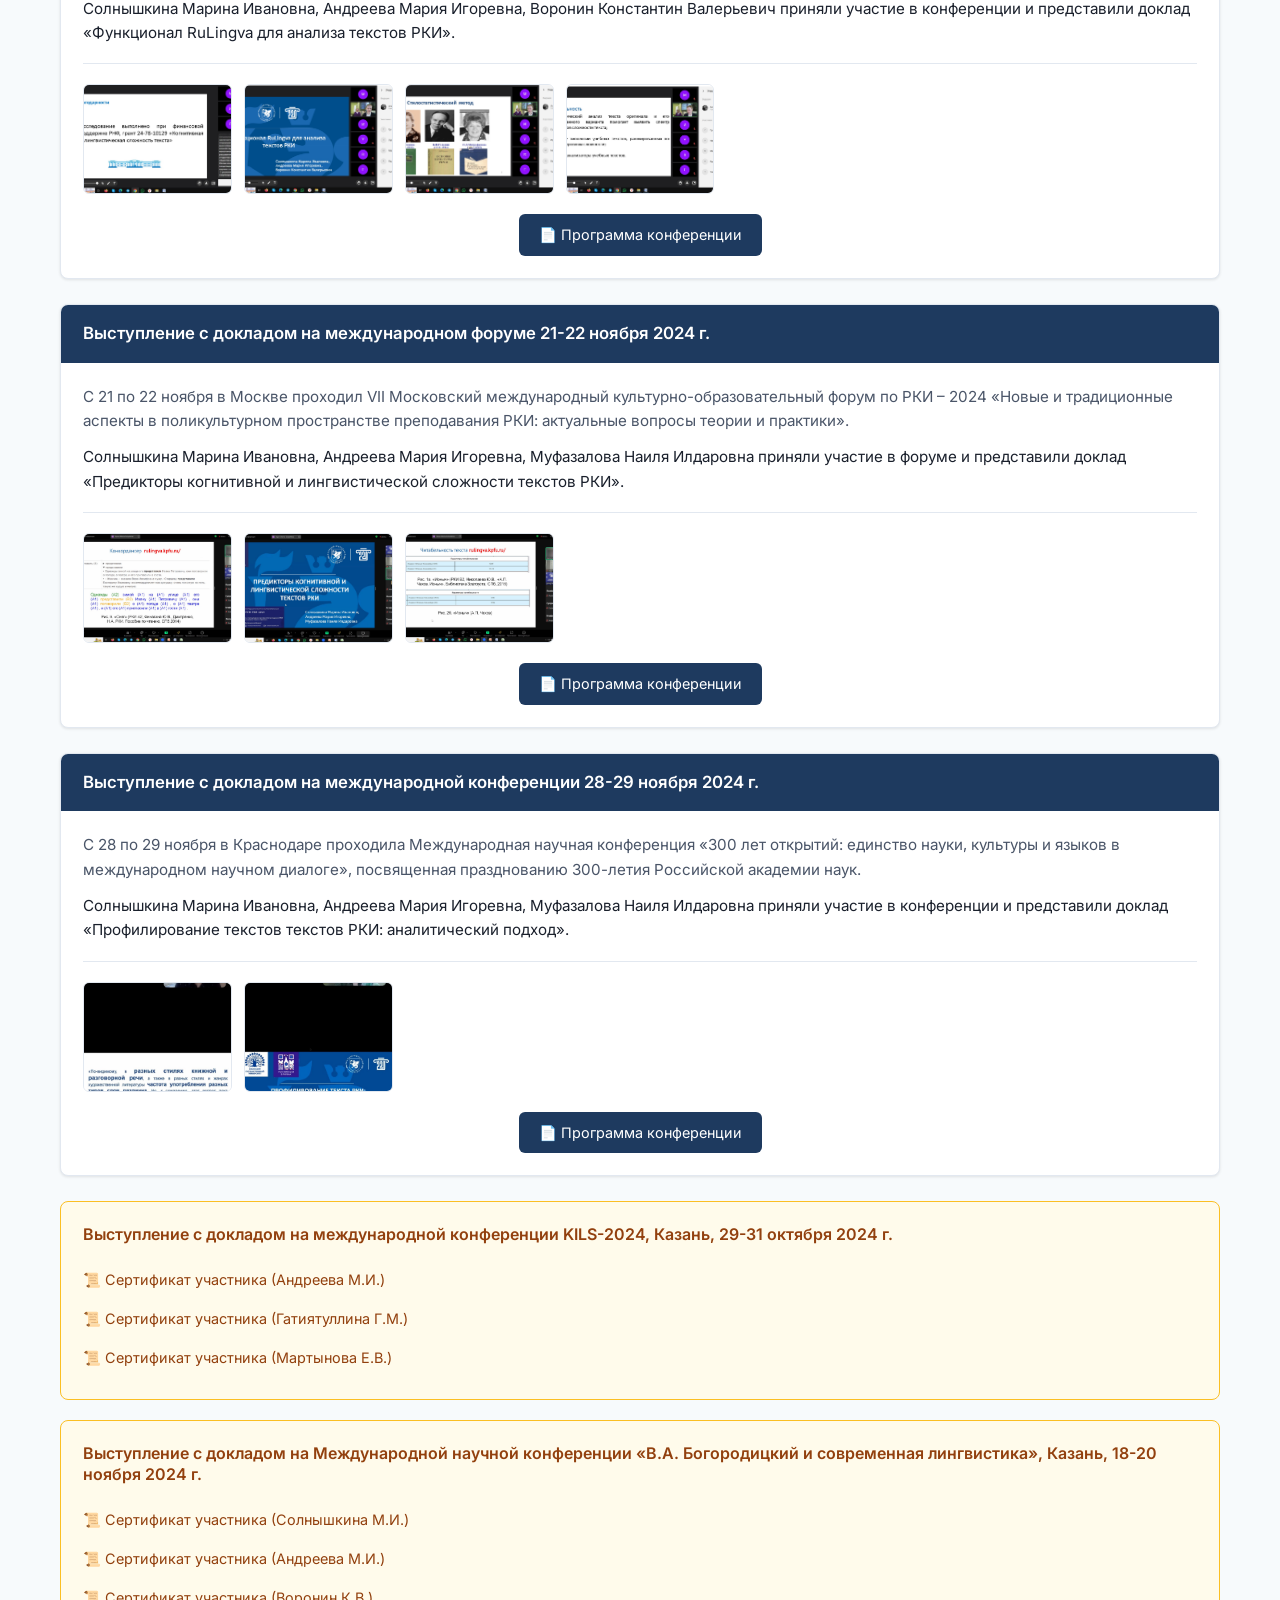
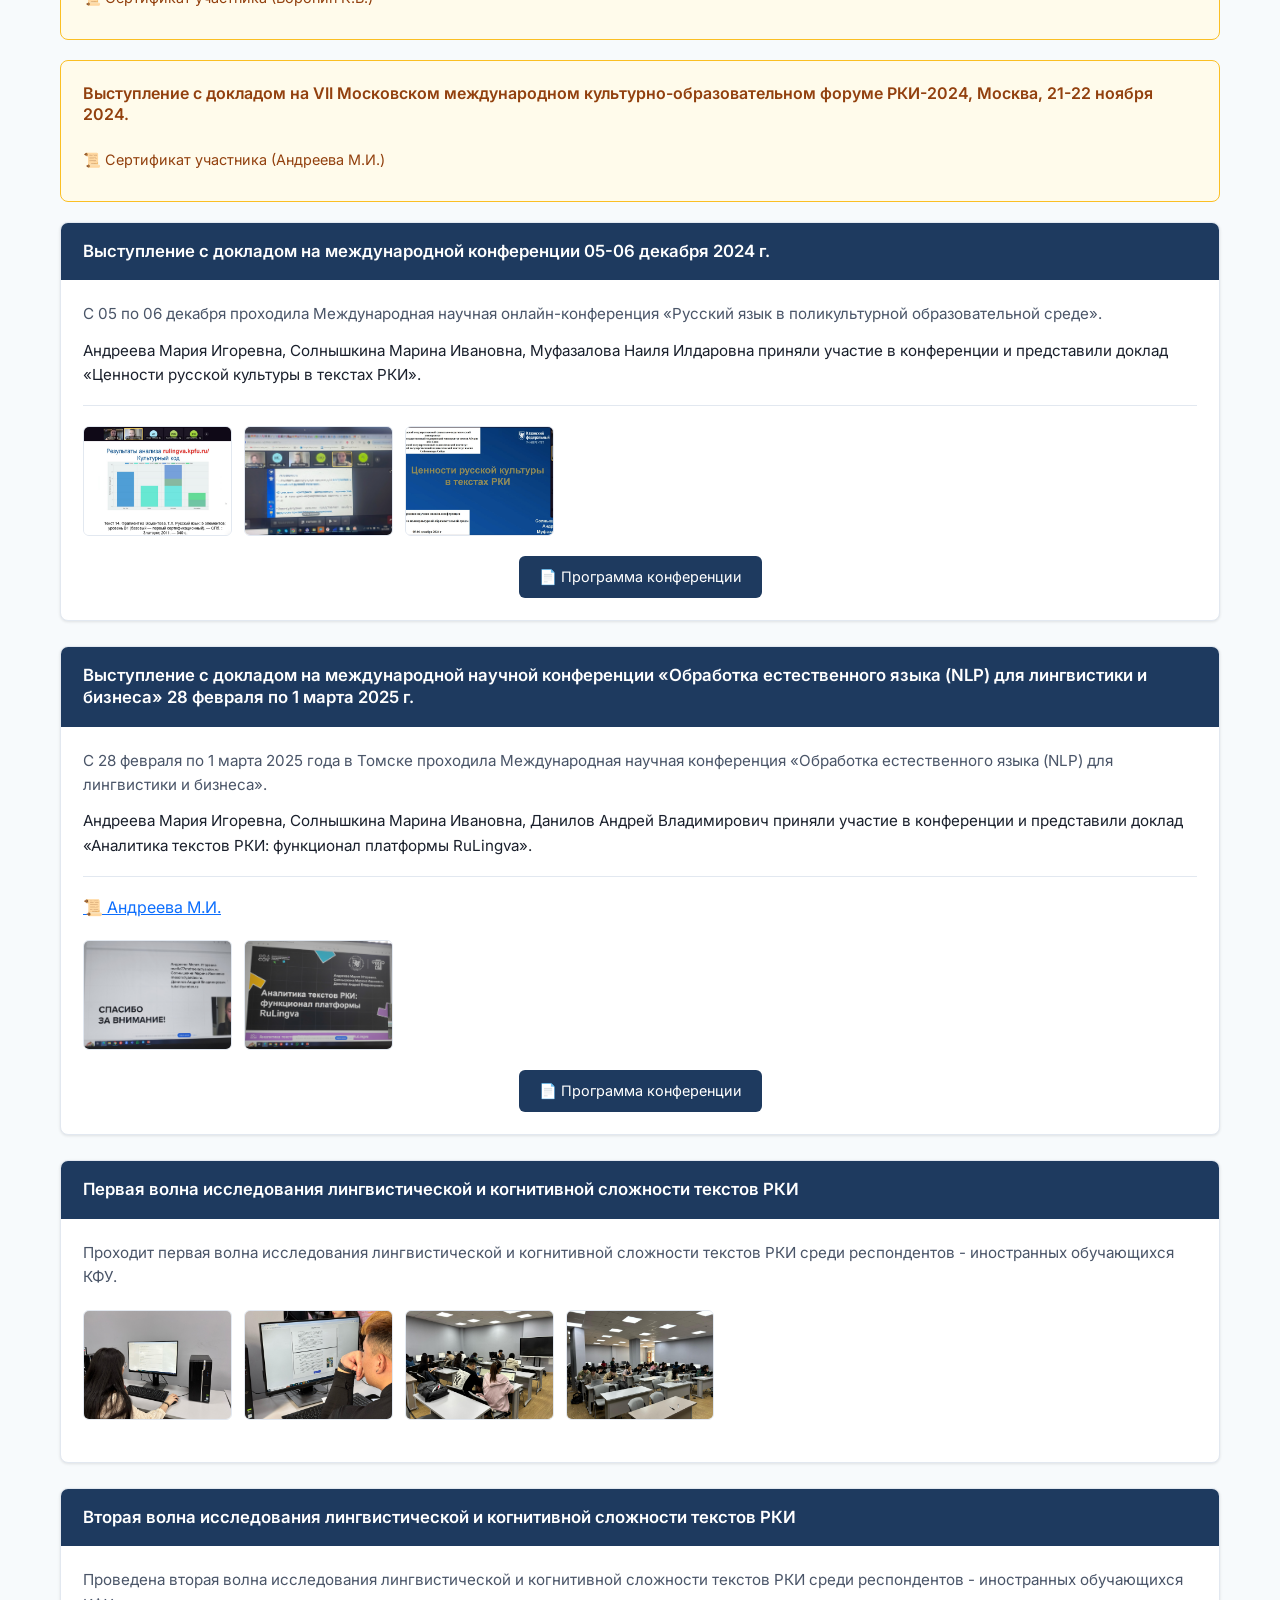
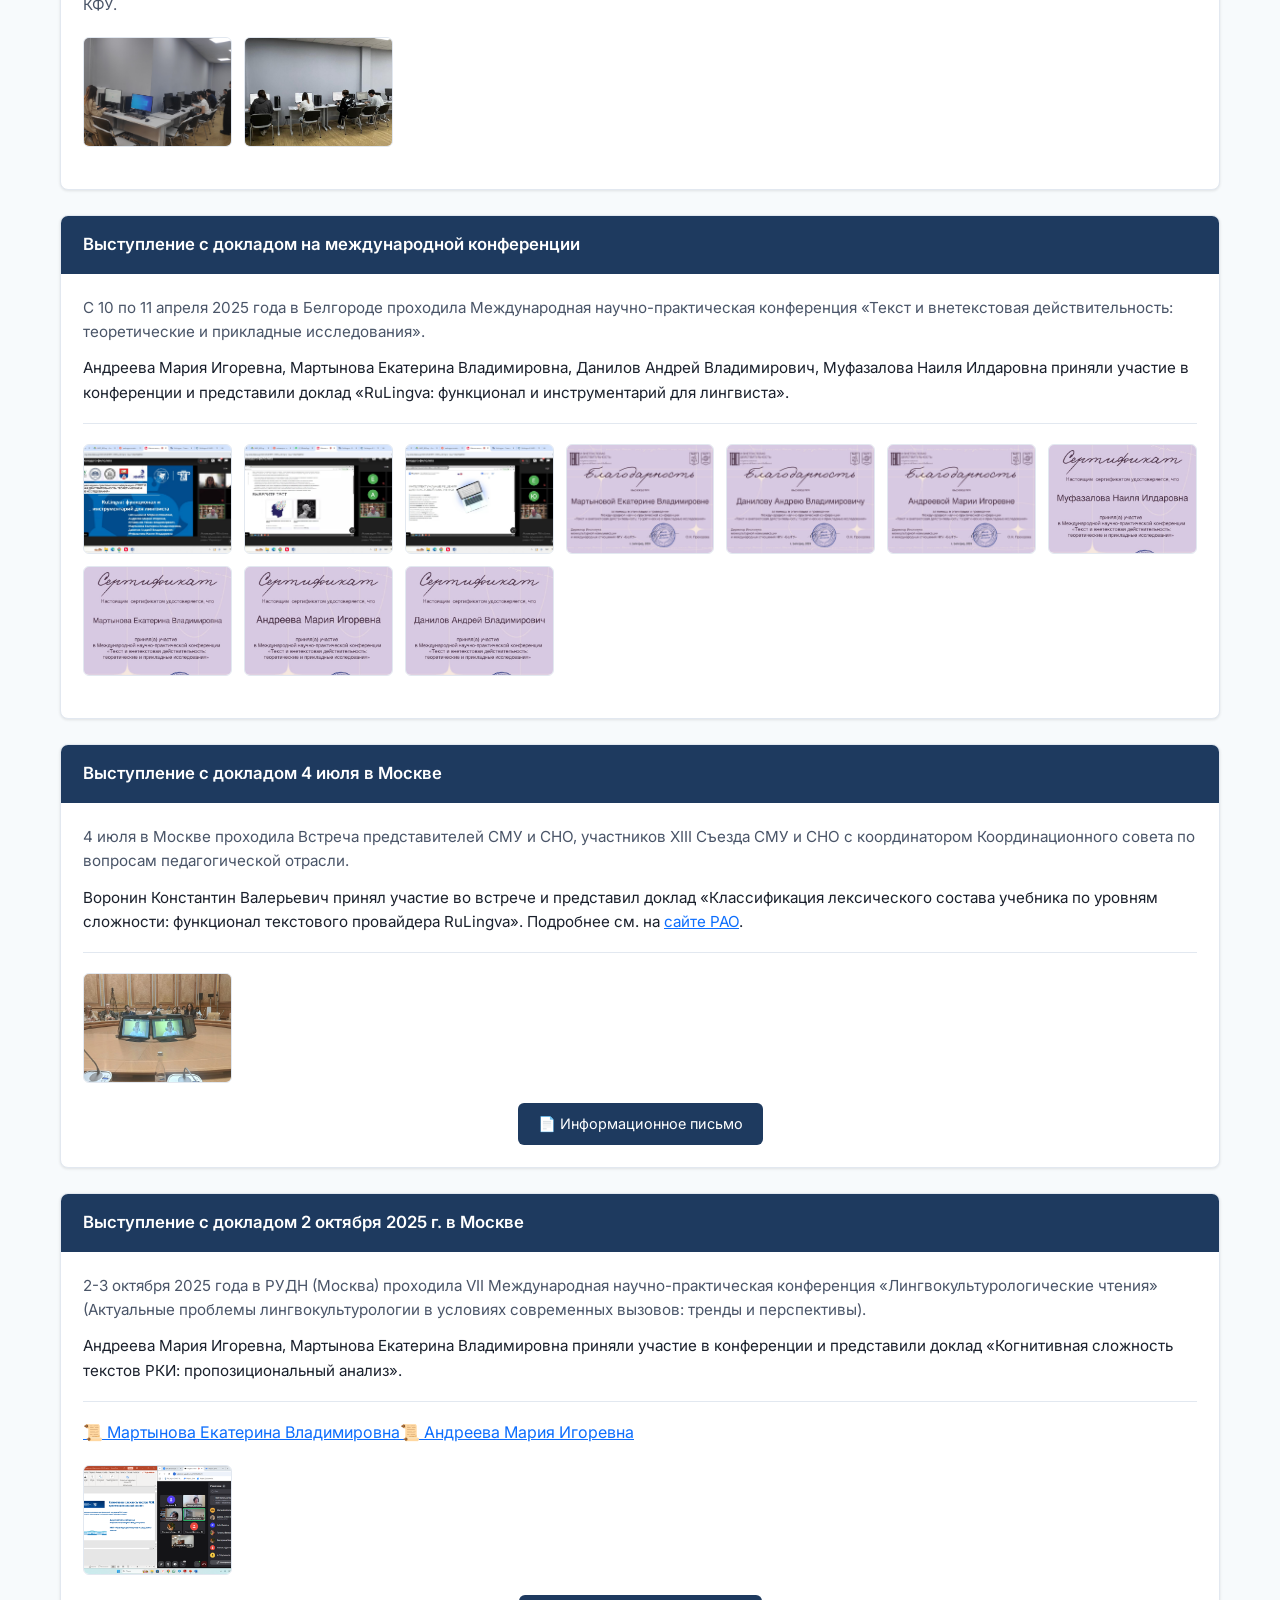
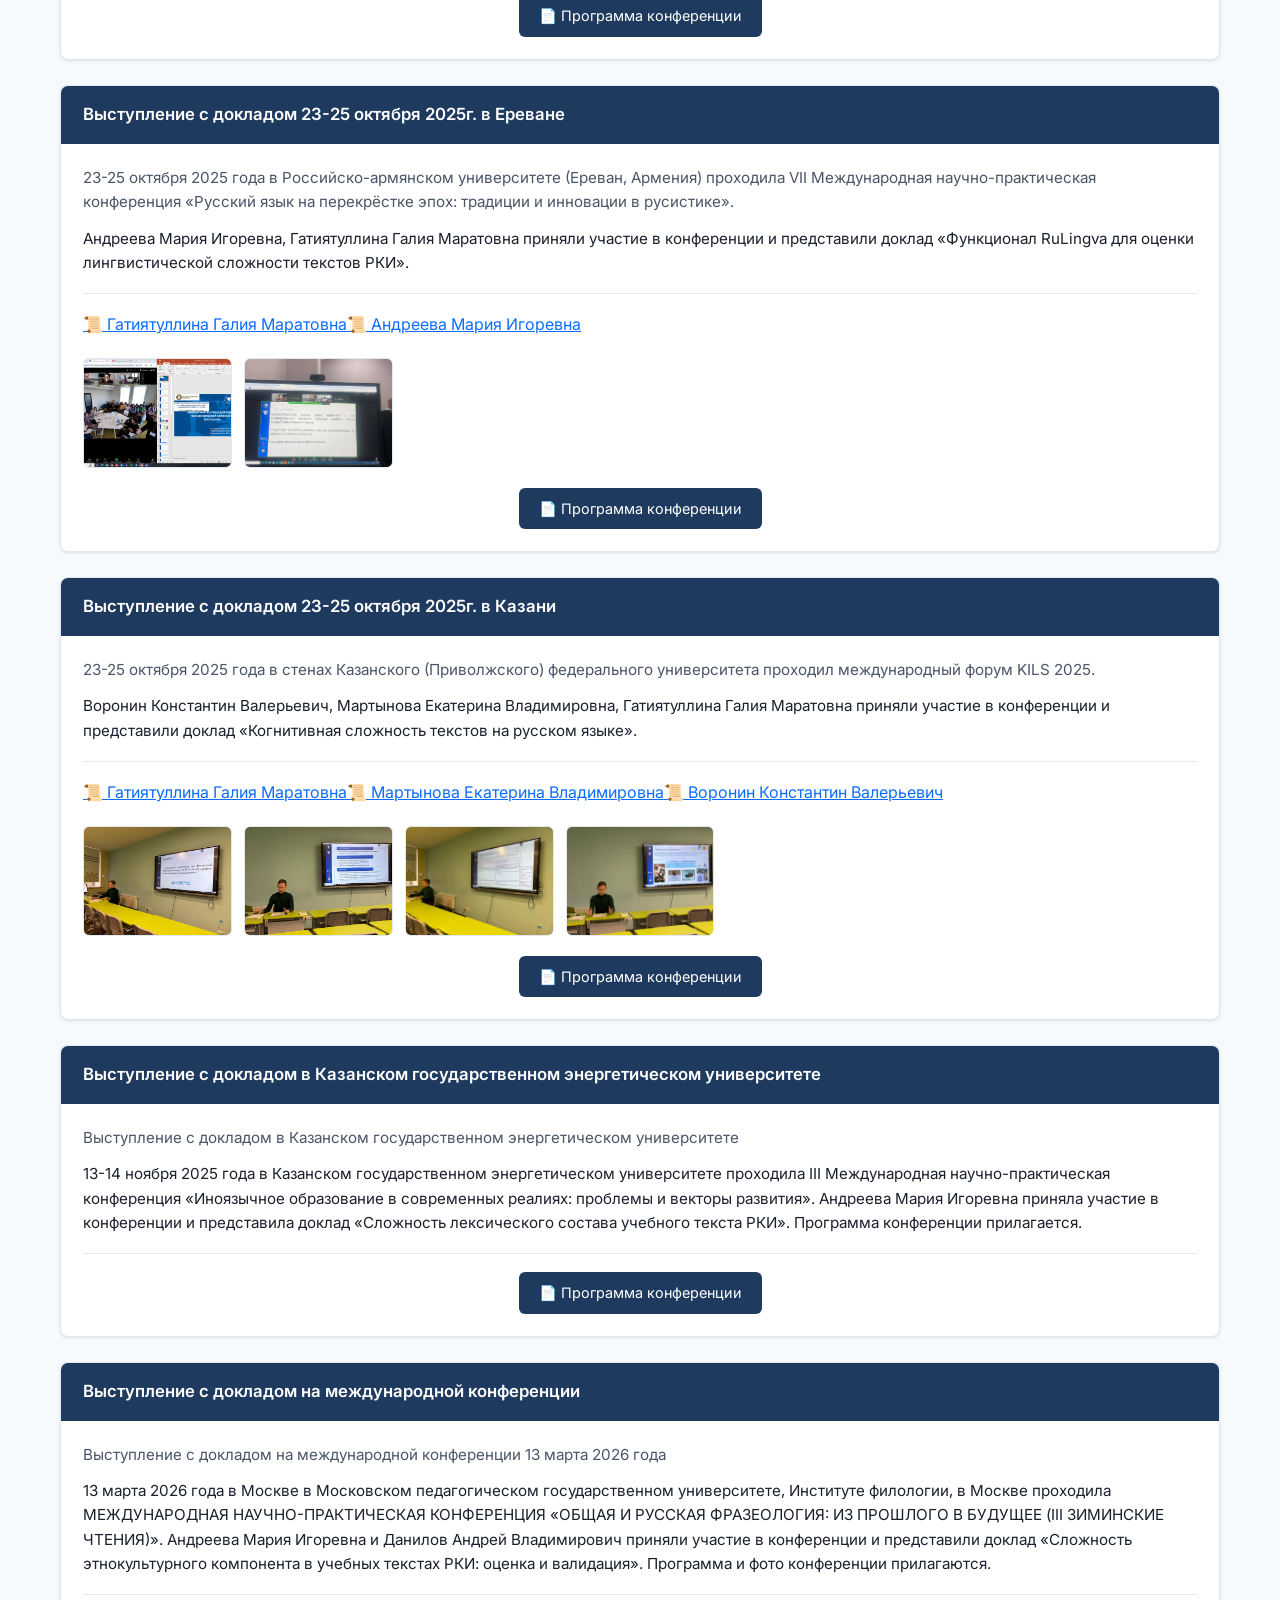
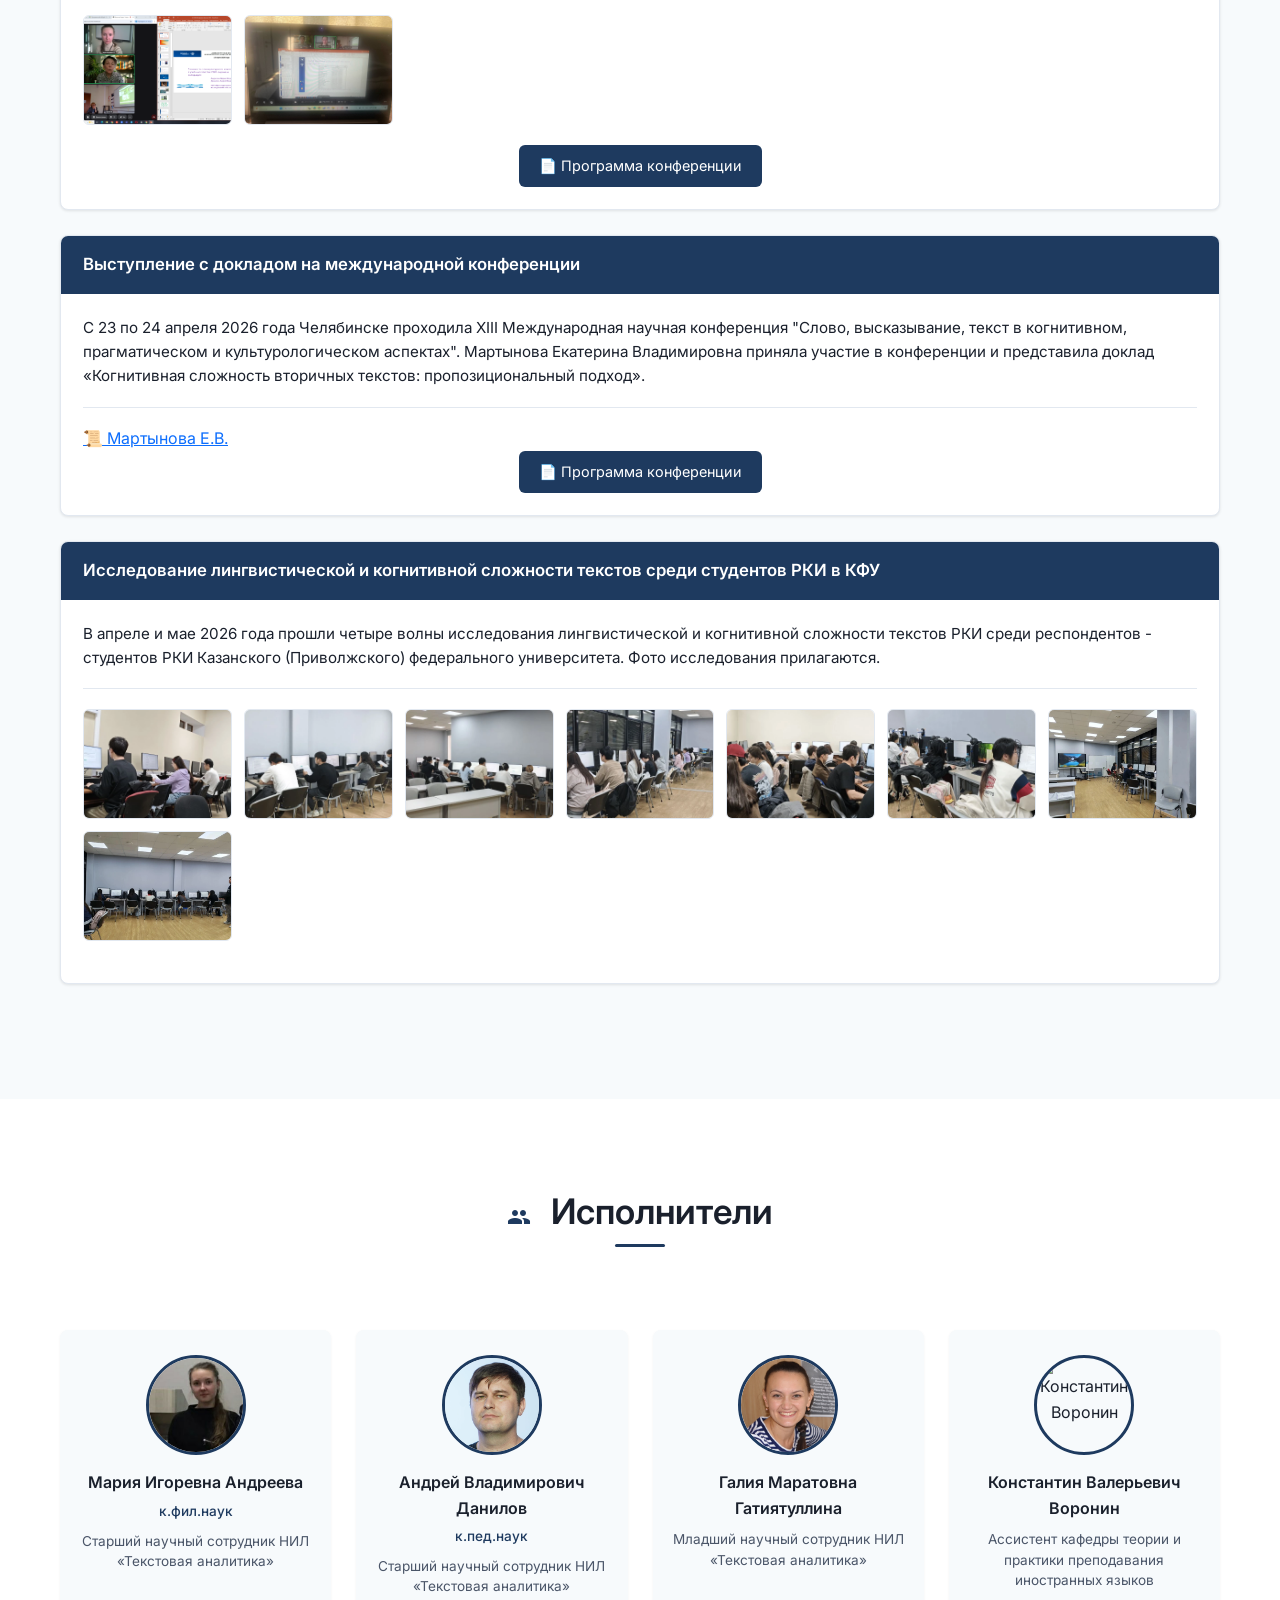
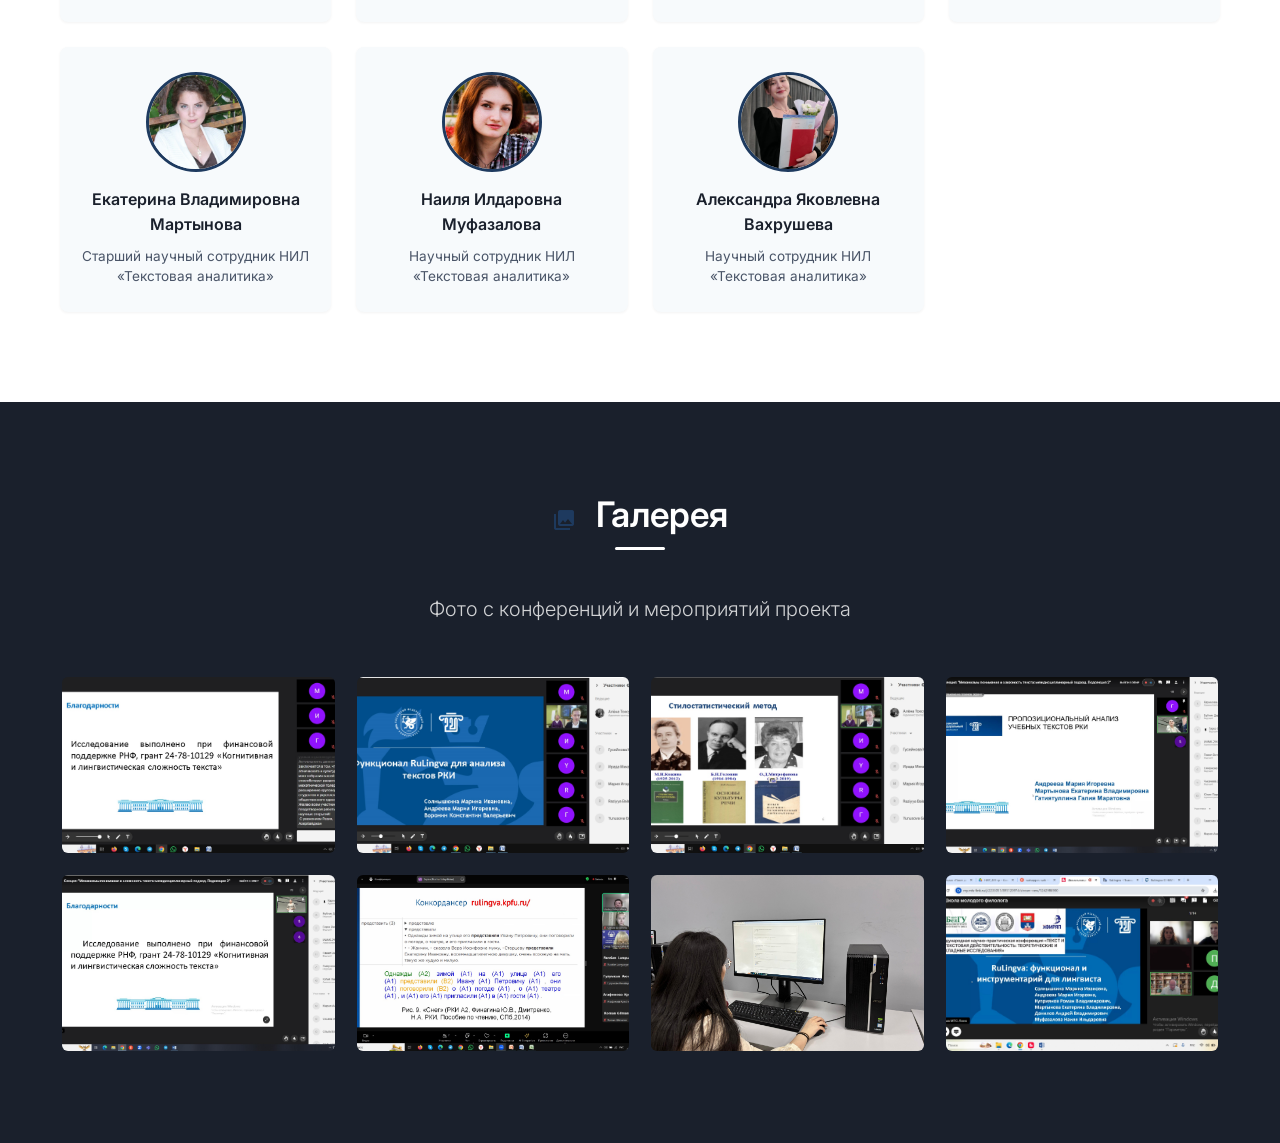
==== commit 08f7ba5b: "News for May 2026" ====
--- a/index.html
+++ b/index.html
@@ -213,6 +213,14 @@
                     <div class="authors">Солнышкина М.И., Андреева М.И.</div>
                     <div class="source">Русистика. 2026. Т. 24. № 1. С. 120–137. http://doi.org/10.22363/2618-8163-2026-24-1-120-137 EDN: VEOLNH</div>
                 </div>
+
+                <div class="publication-card">
+                    <span class="year">2026</span>
+                    <a href="./static/rsci/pdf/certificates/CHB2026/article.pdf">
+                        [7] КОГНИТИВНАЯ СЛОЖНОСТЬ ВТОРИЧНЫХ ТЕКСТОВ: ПРОПОЗИЦИОНАЛЬНЫЙ ПОДХОД
+                    </a>
+                    <div class="authors">Мартынова Е.В.</div>
+                    <div class="source">Мартынова Е.В. КОГНИТИВНАЯ СЛОЖНОСТЬ ВТОРИЧНЫХ ТЕКСТОВ: ПРОПОЗИЦИОНАЛЬНЫЙ ПОДХОД // Слово, высказывание, текст в когнитивном, прагматическом и культурологическом аспектах : материалы XIII Междунар. науч. конф., Челябинск, 23–24 апр. 2026 г. [научное сетевое издание] / отв. ред. Л. А. Нефедова. — Челябинск : Изд-во Челяб. гос. ун-та, 2026. — С. 258-260.  DOI: 10.47475/9785727121313_258 </div>
             </div>
         </div>
     </section>
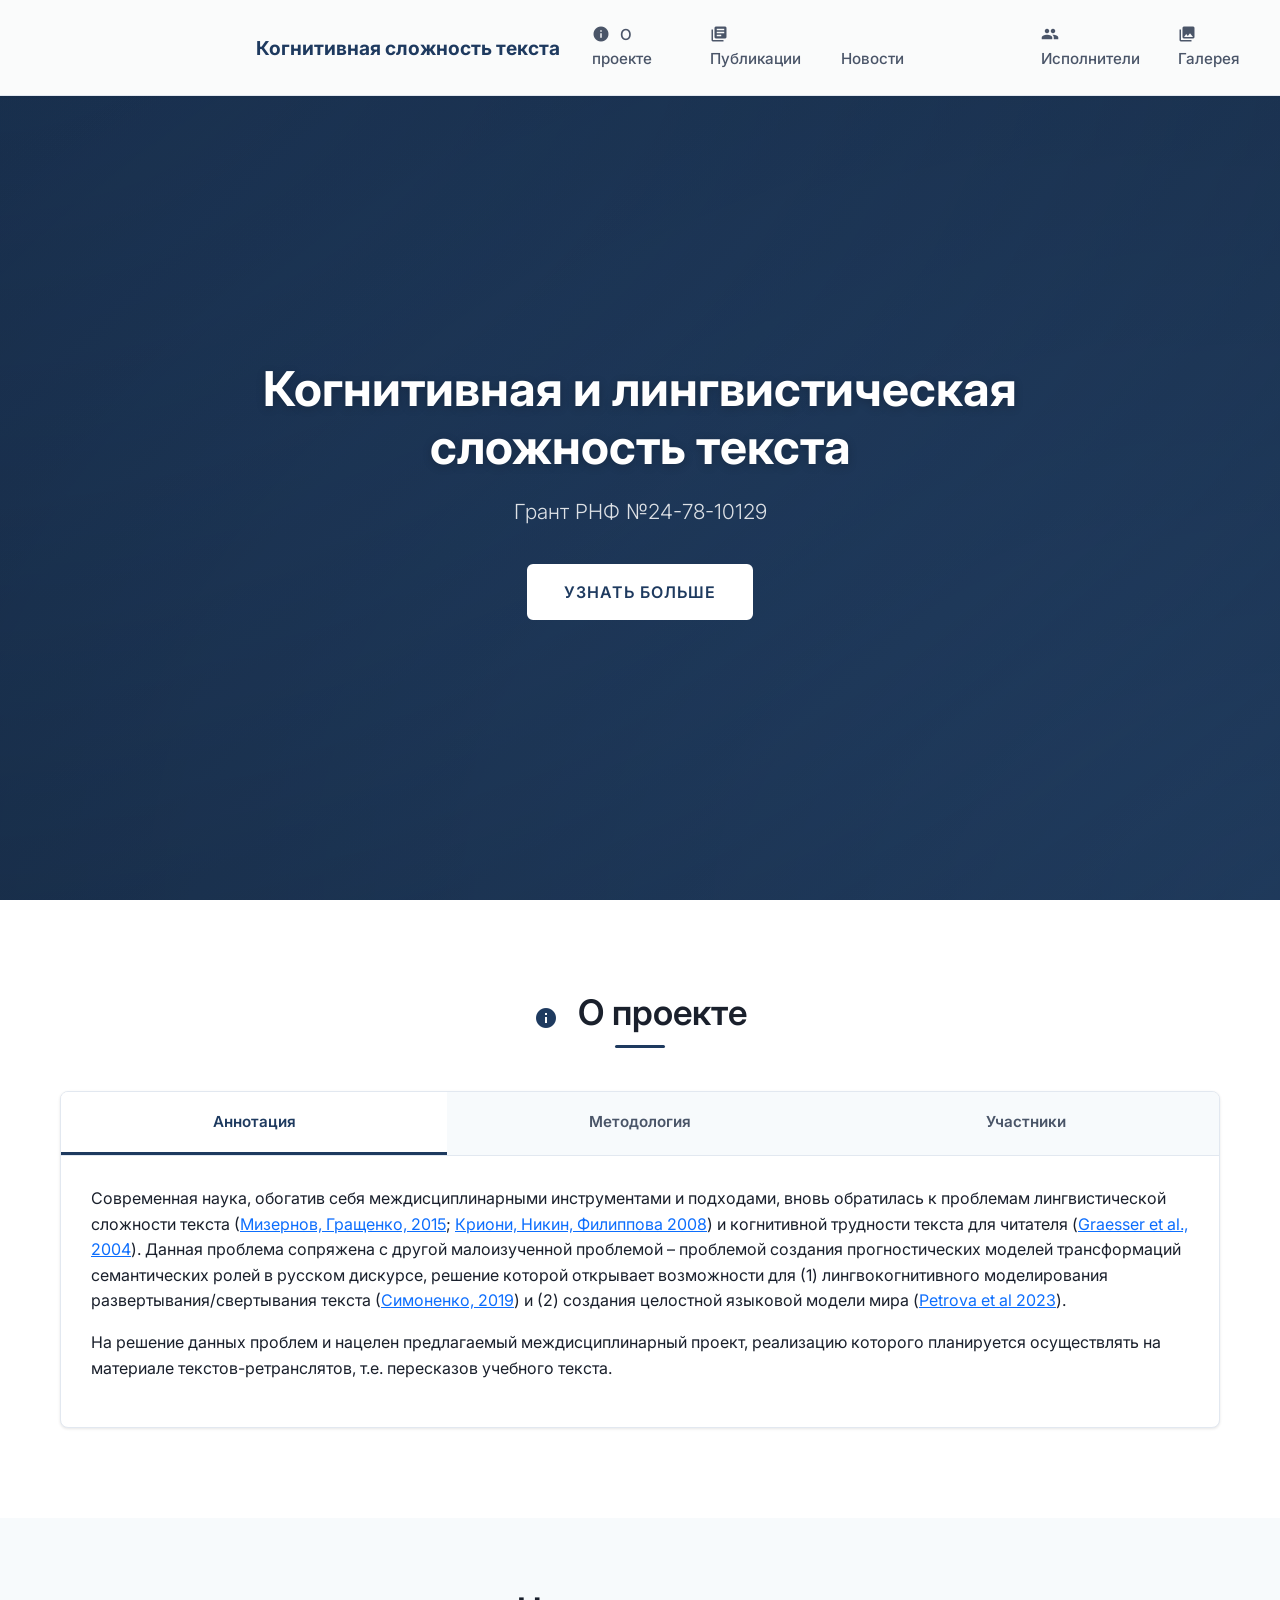
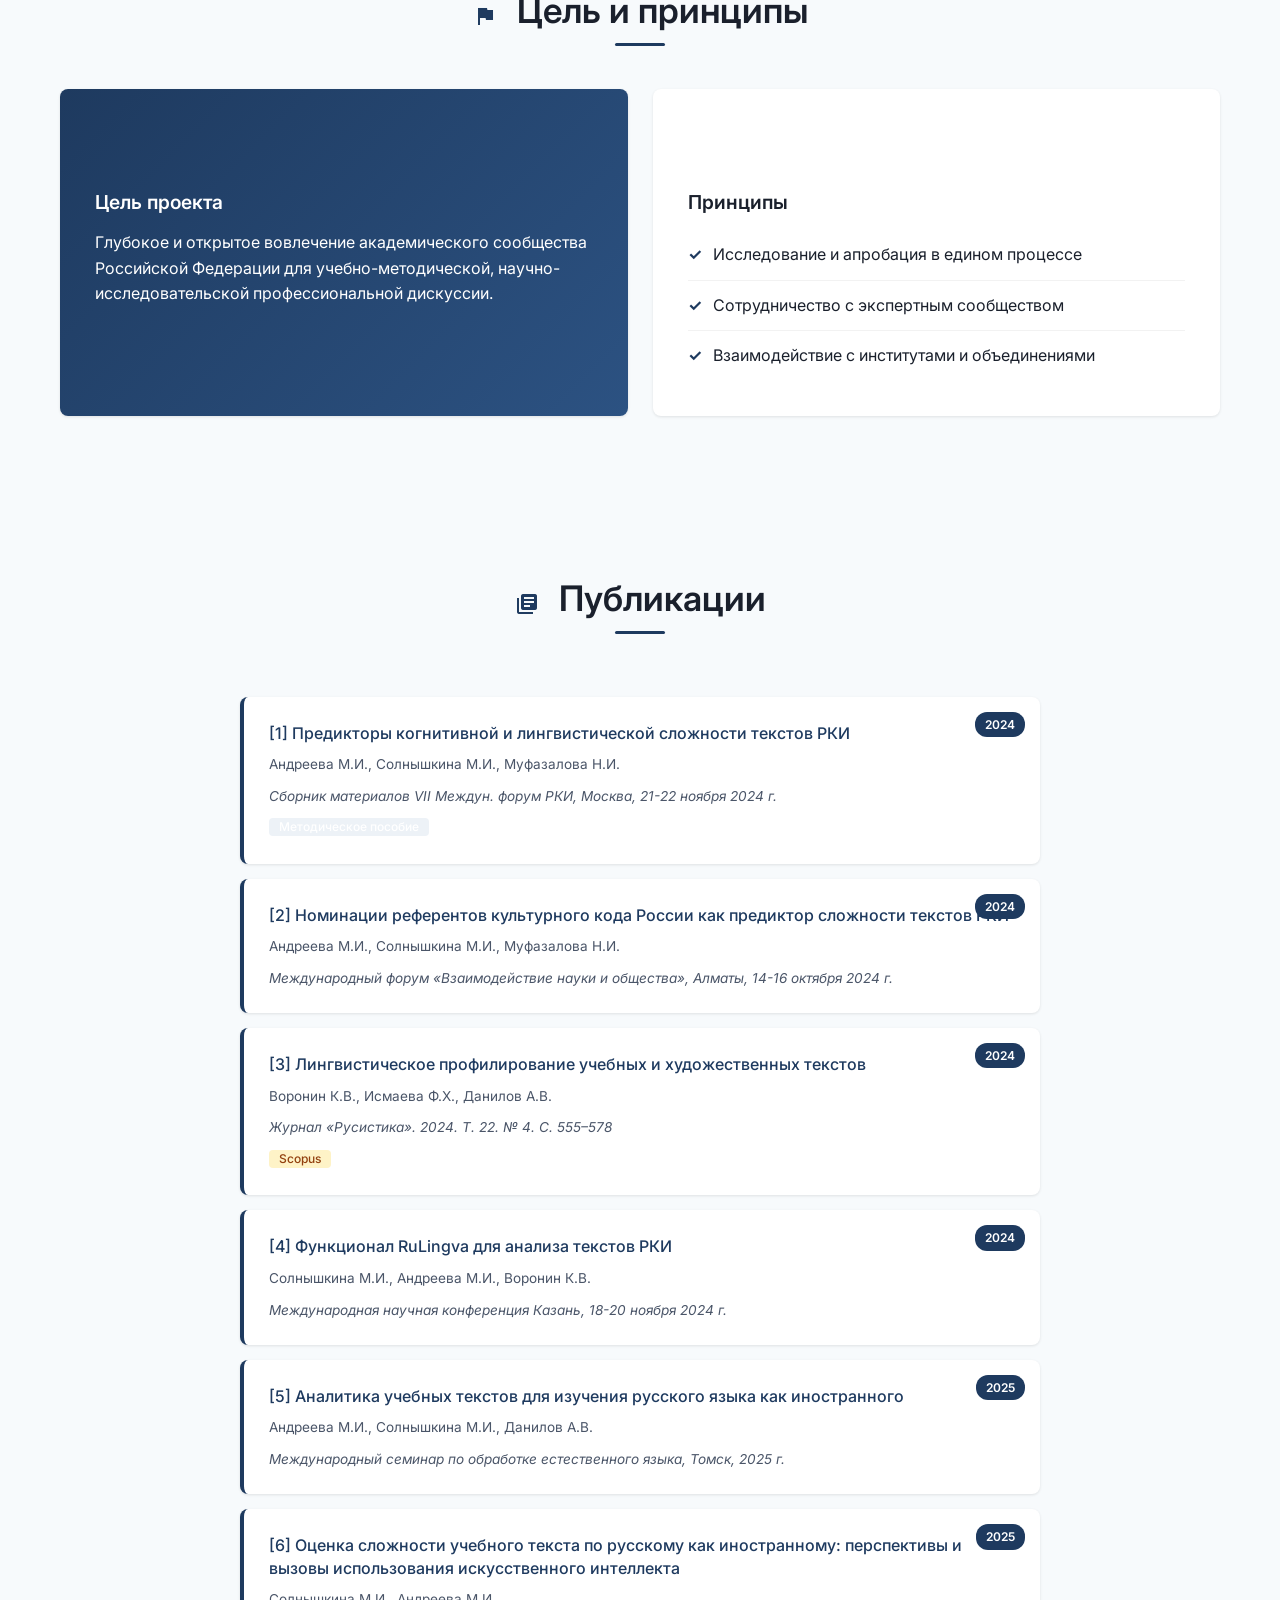
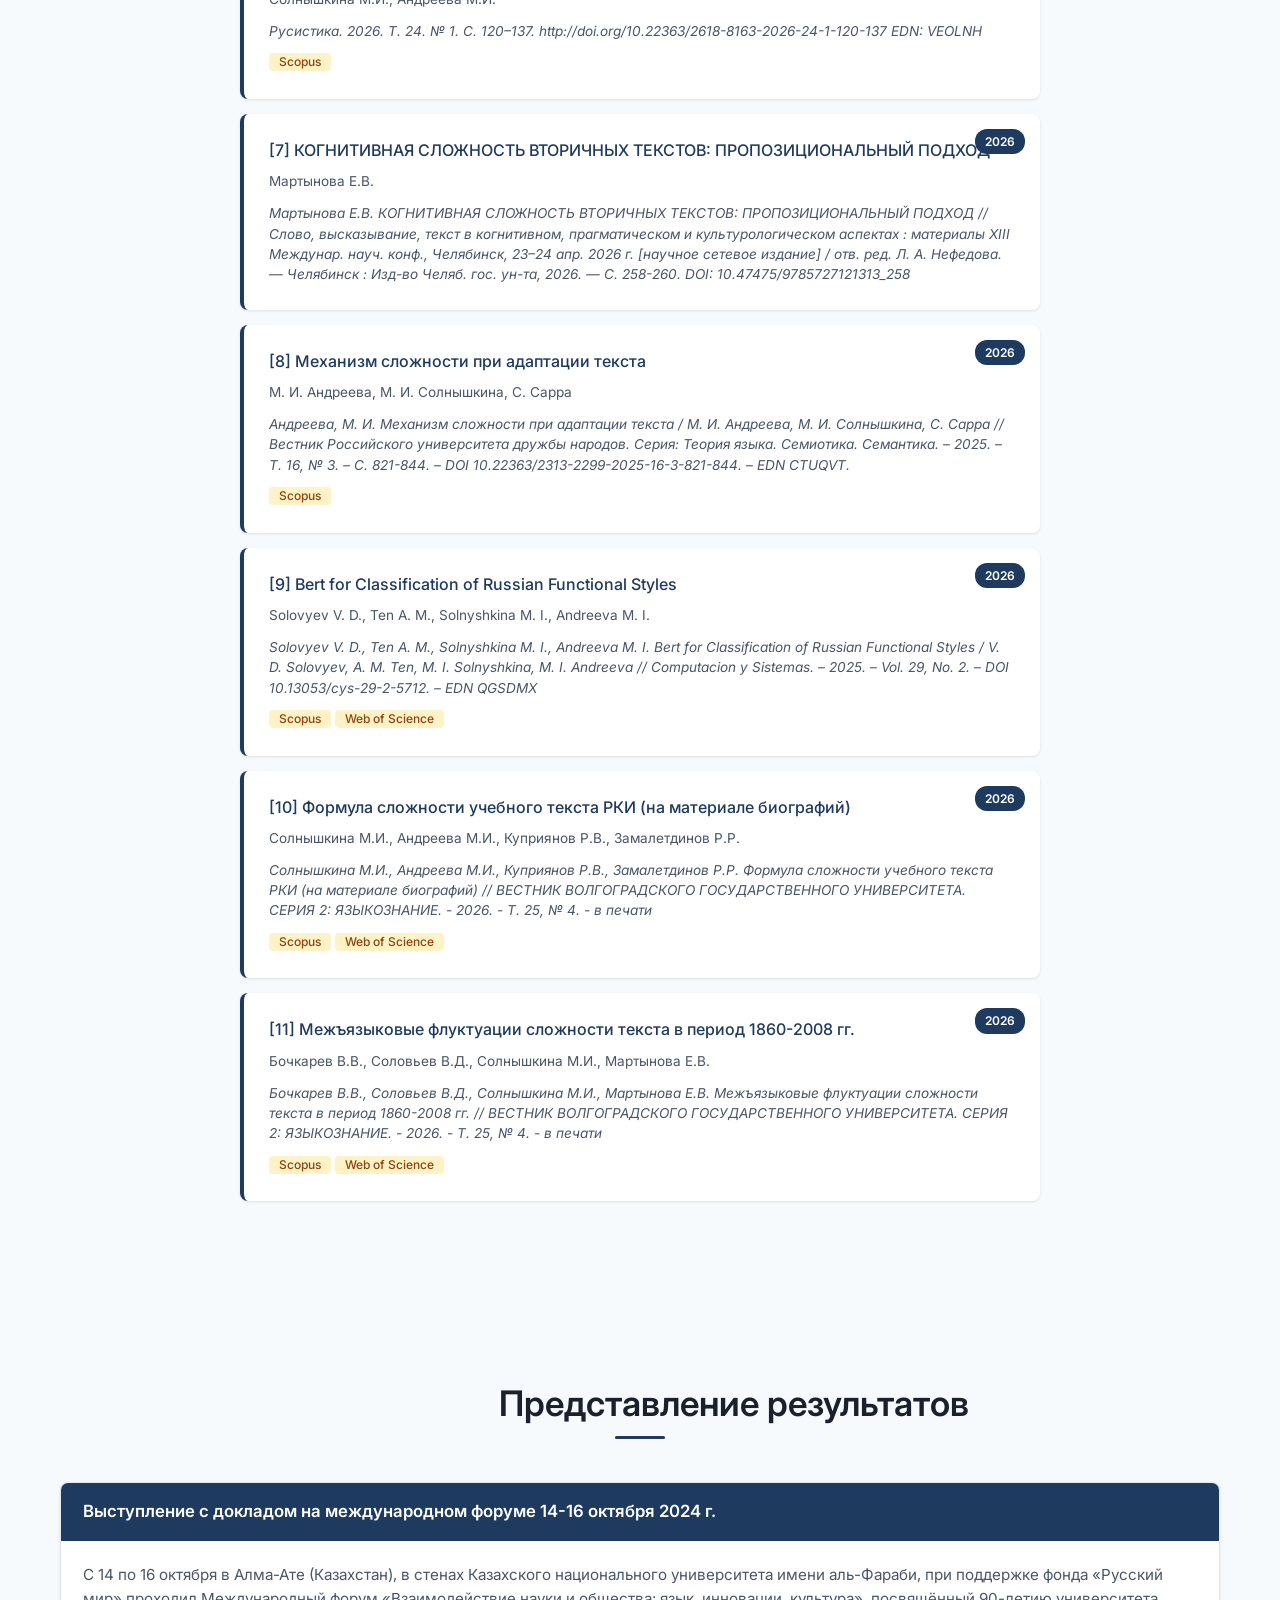
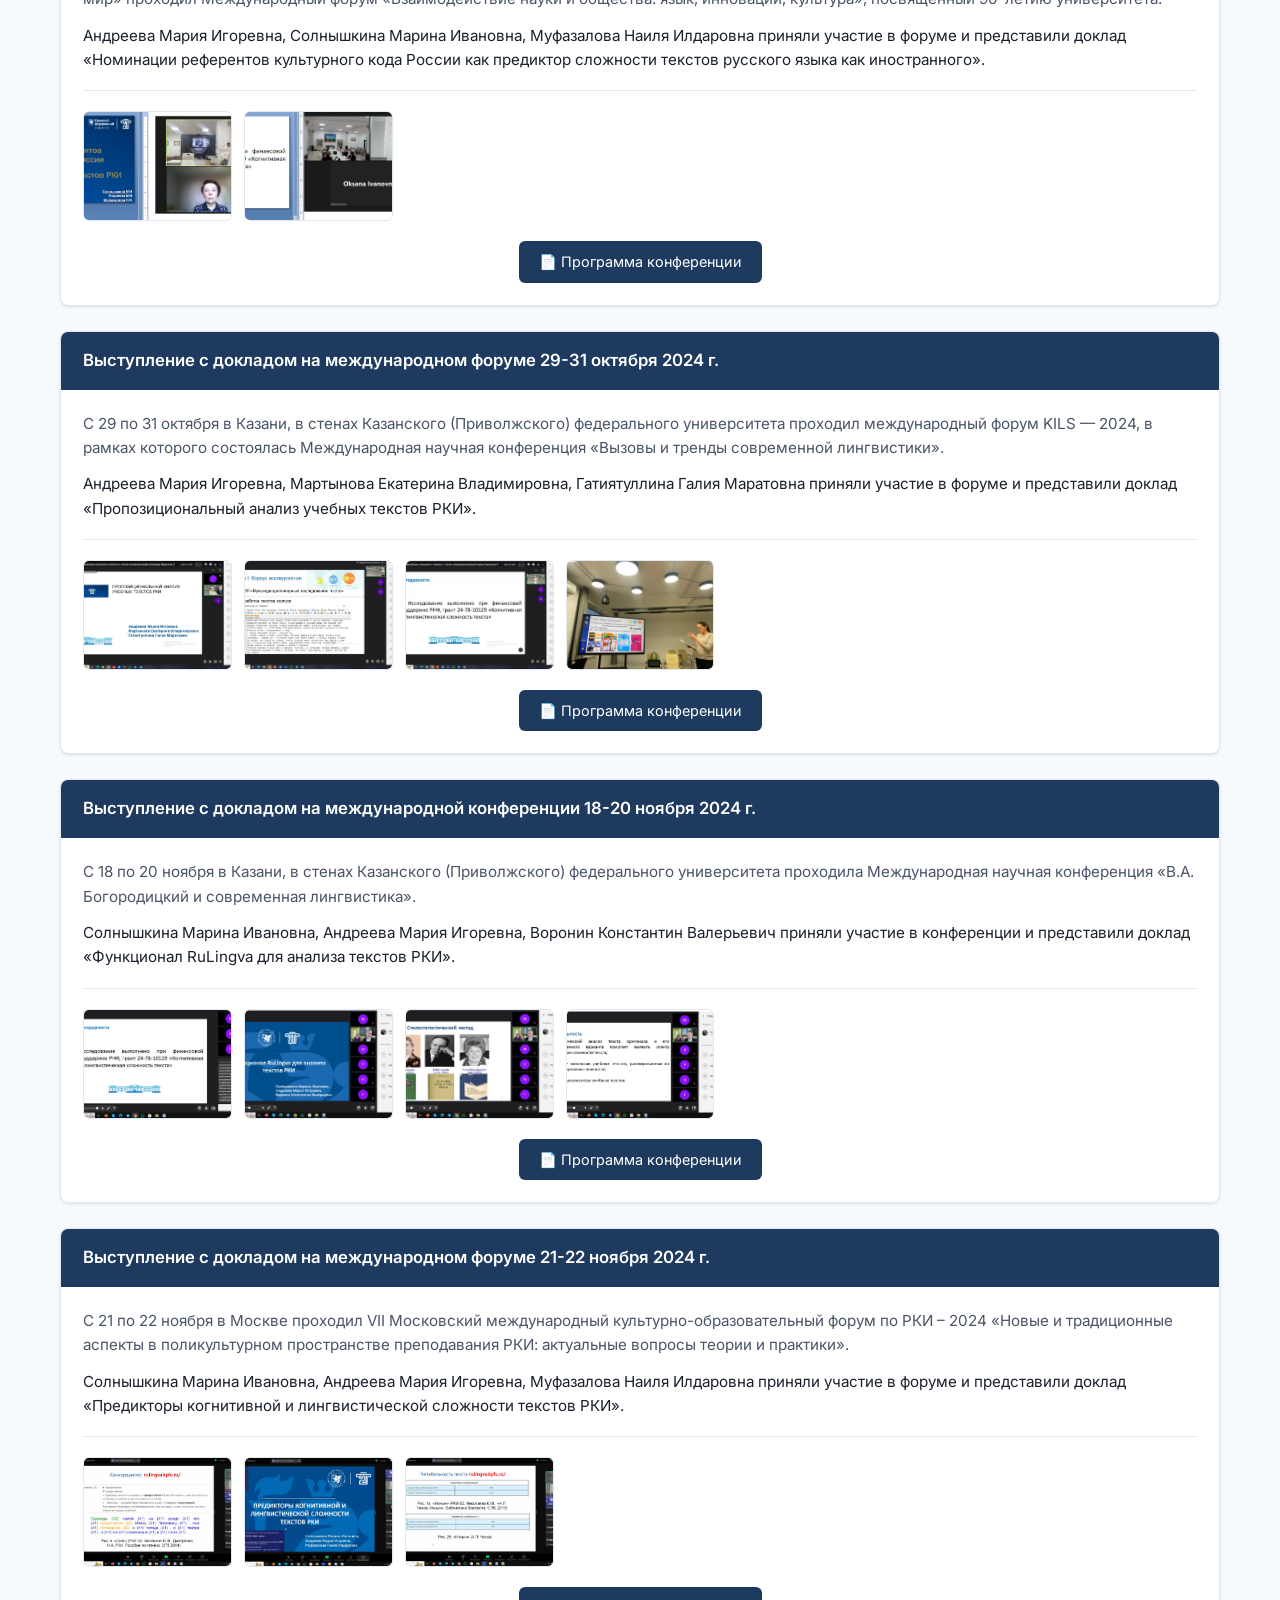
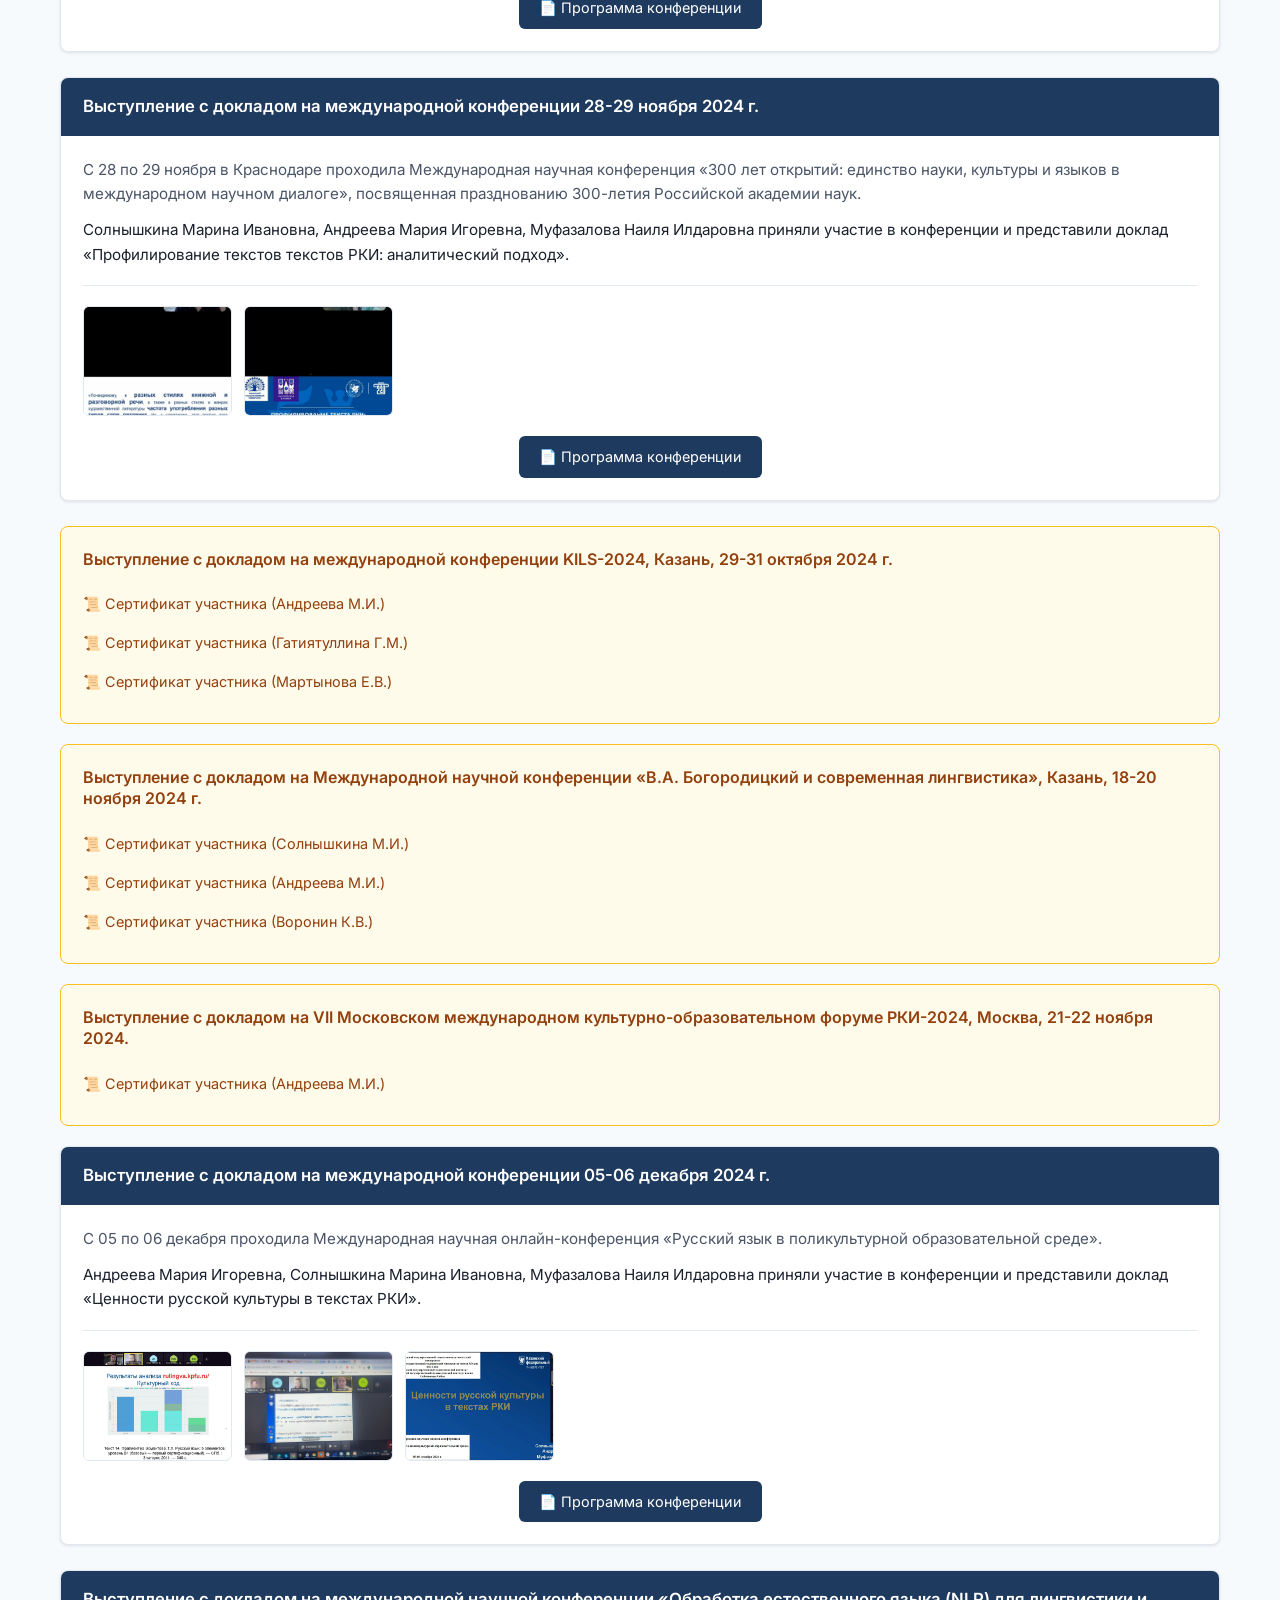
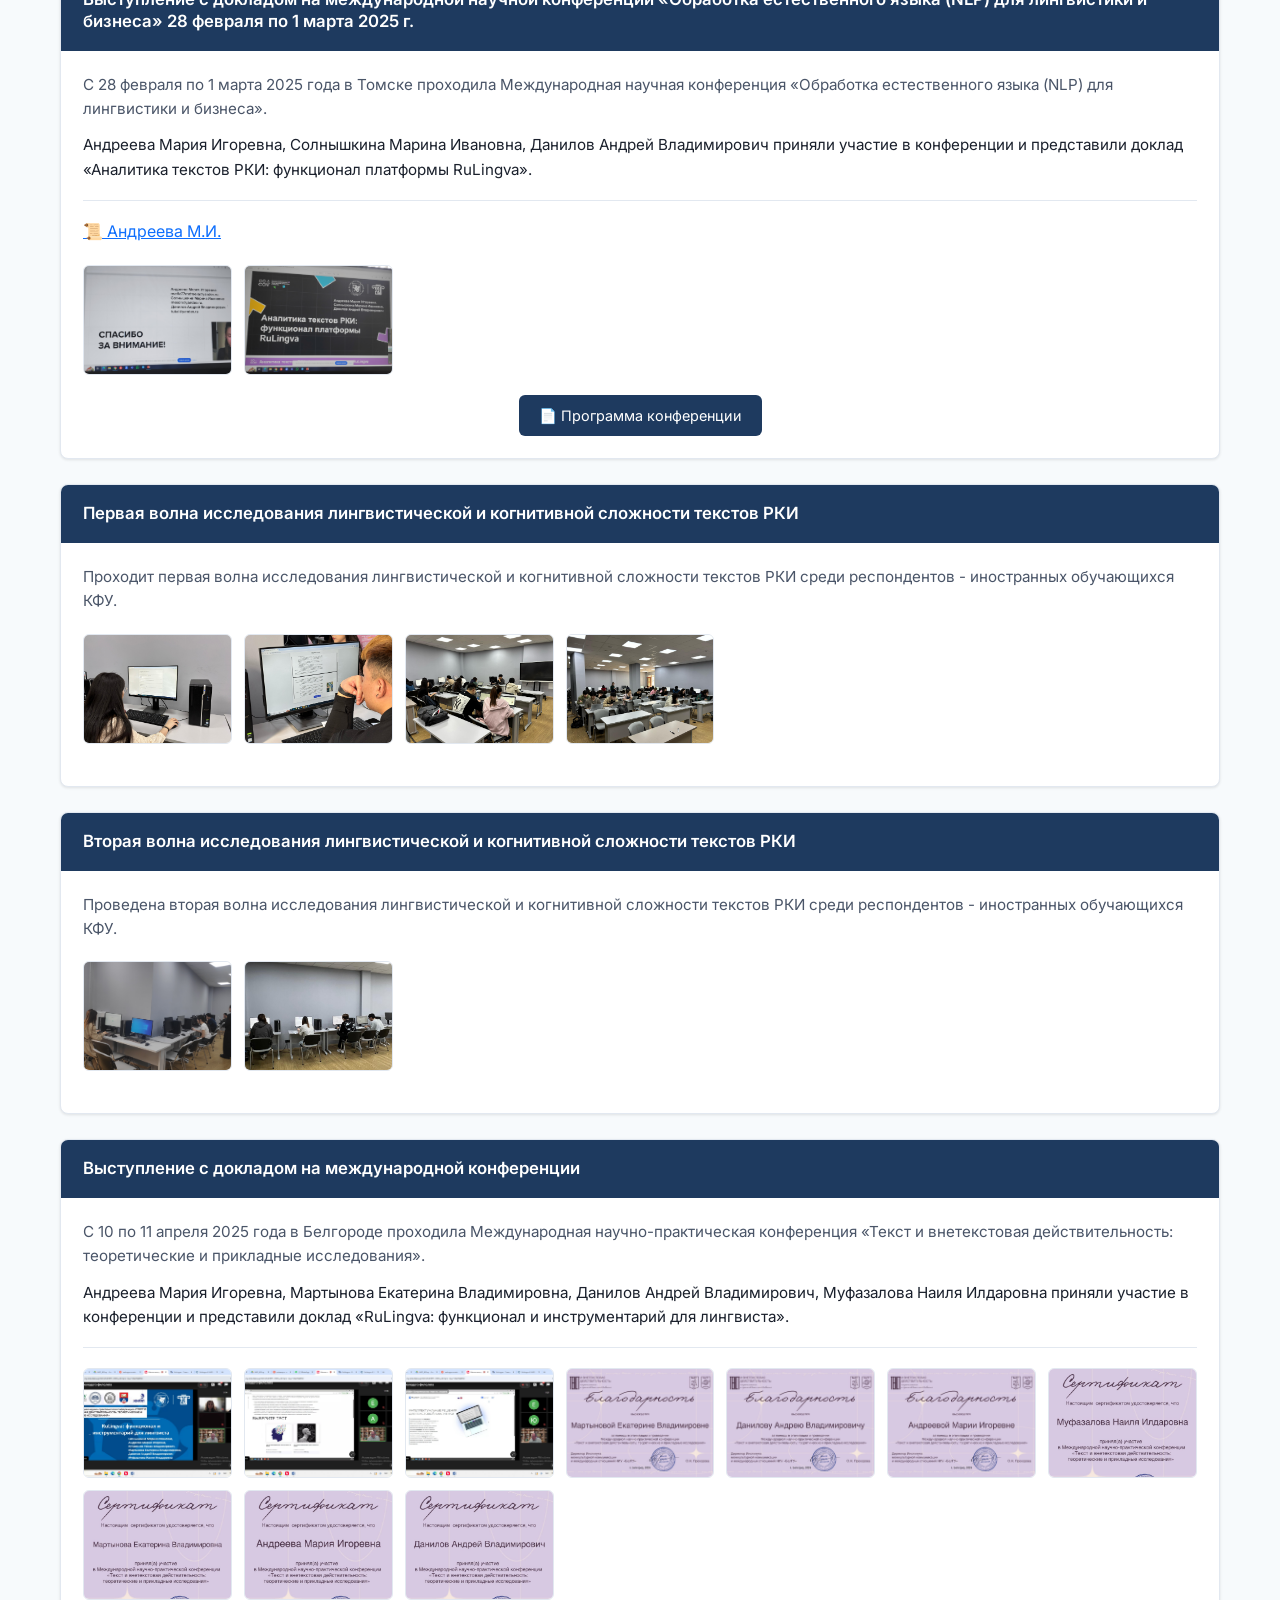
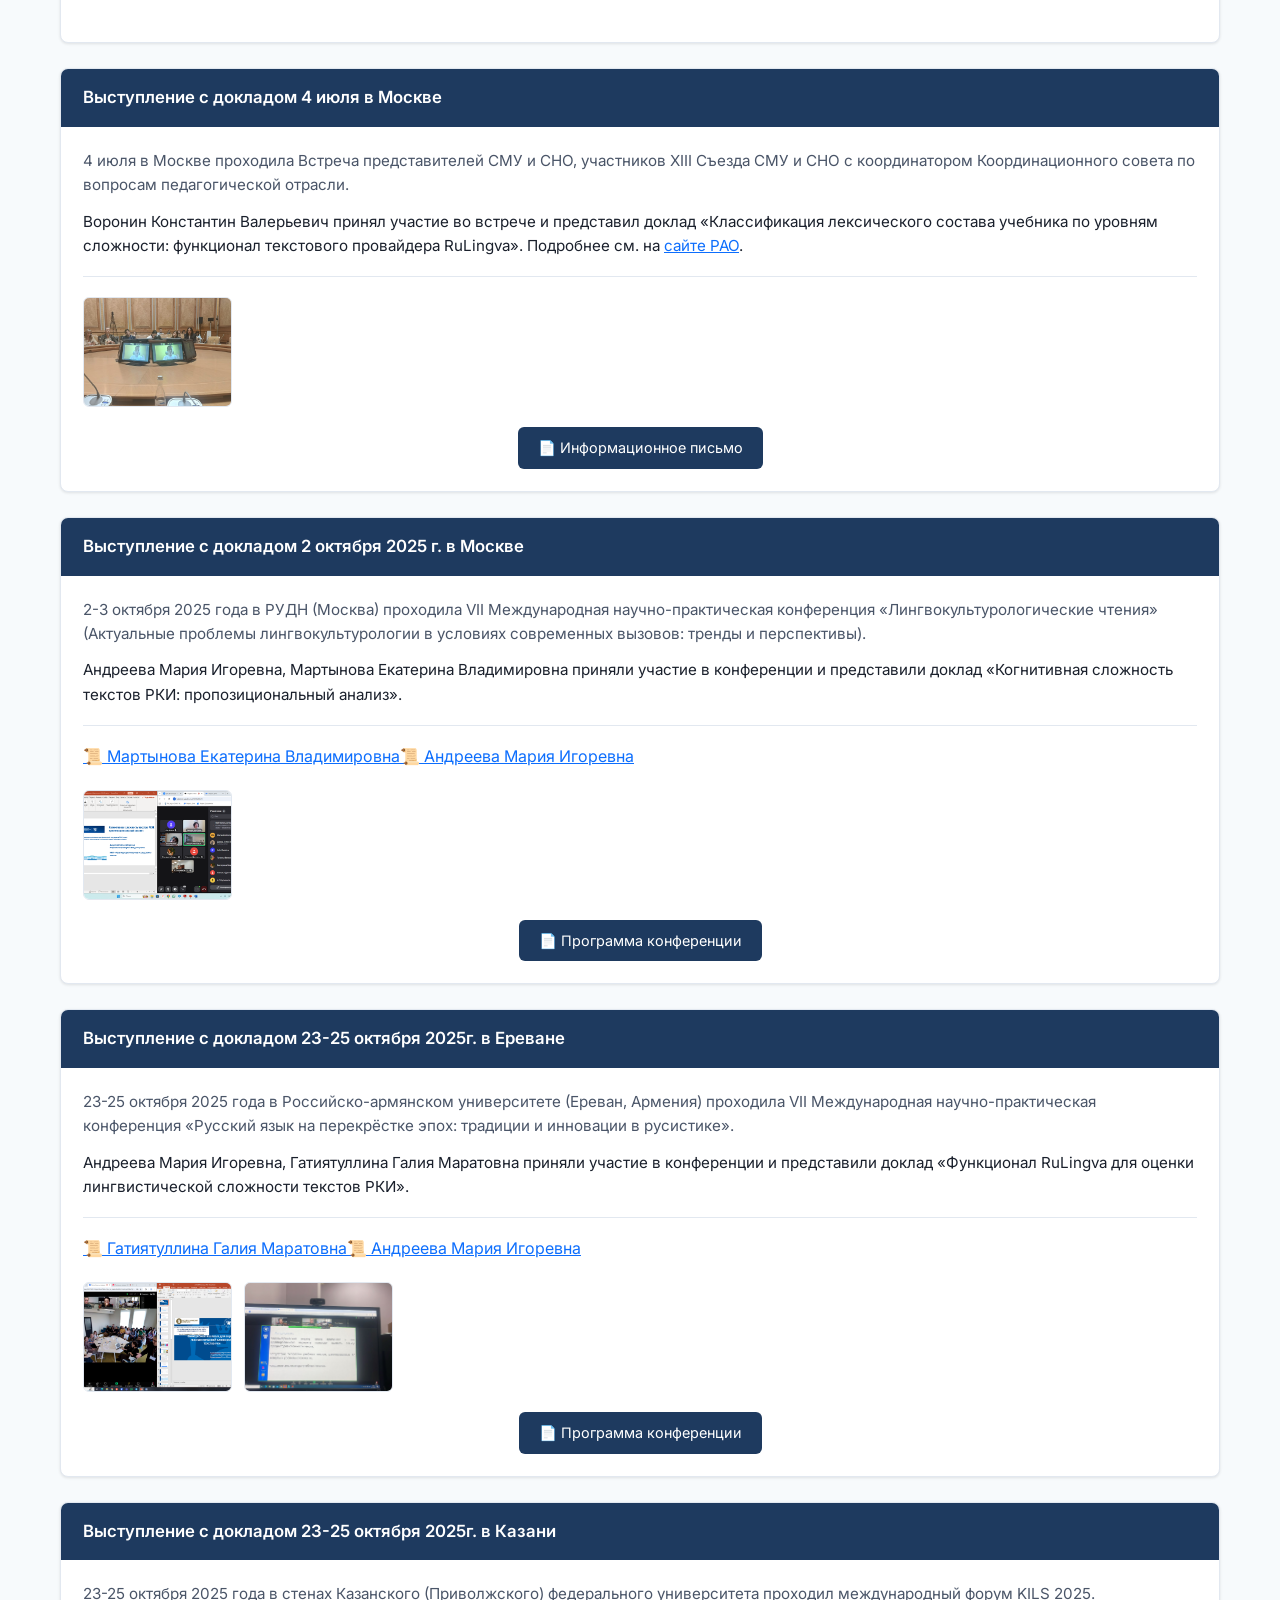
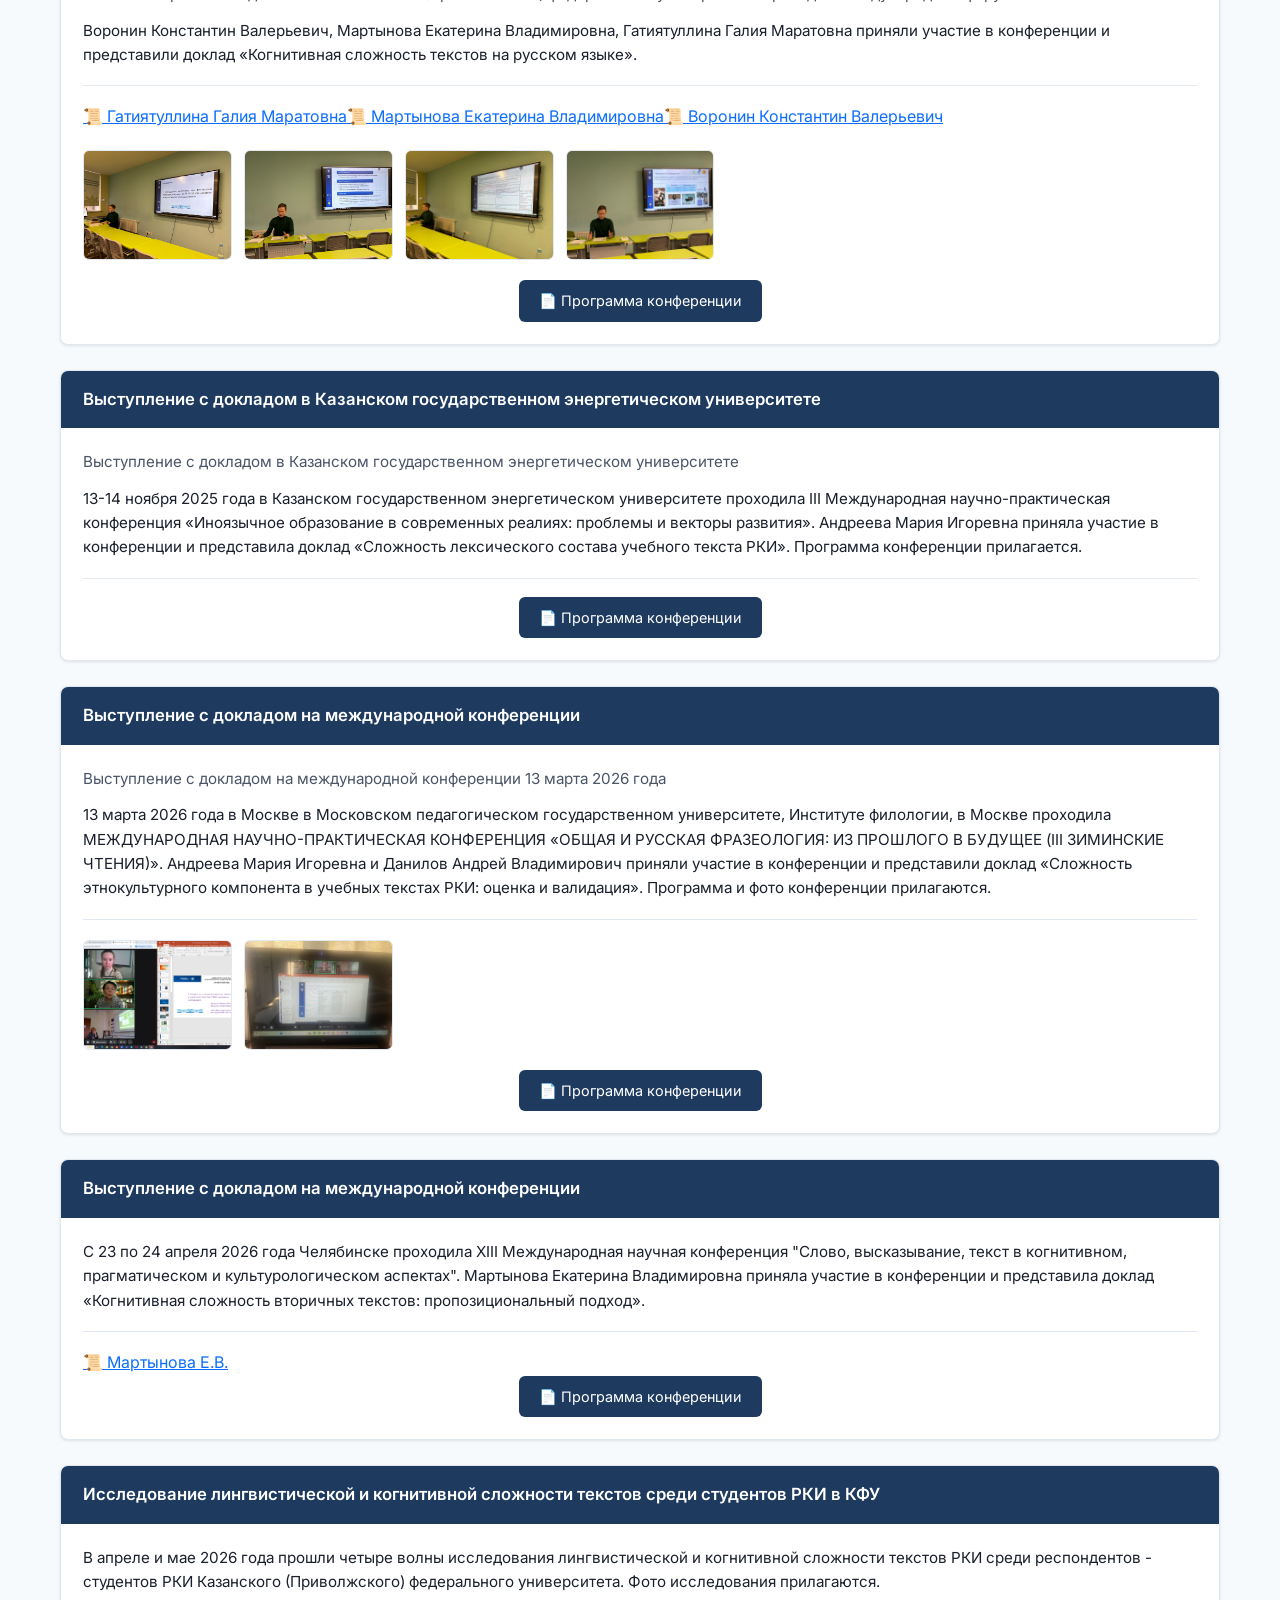
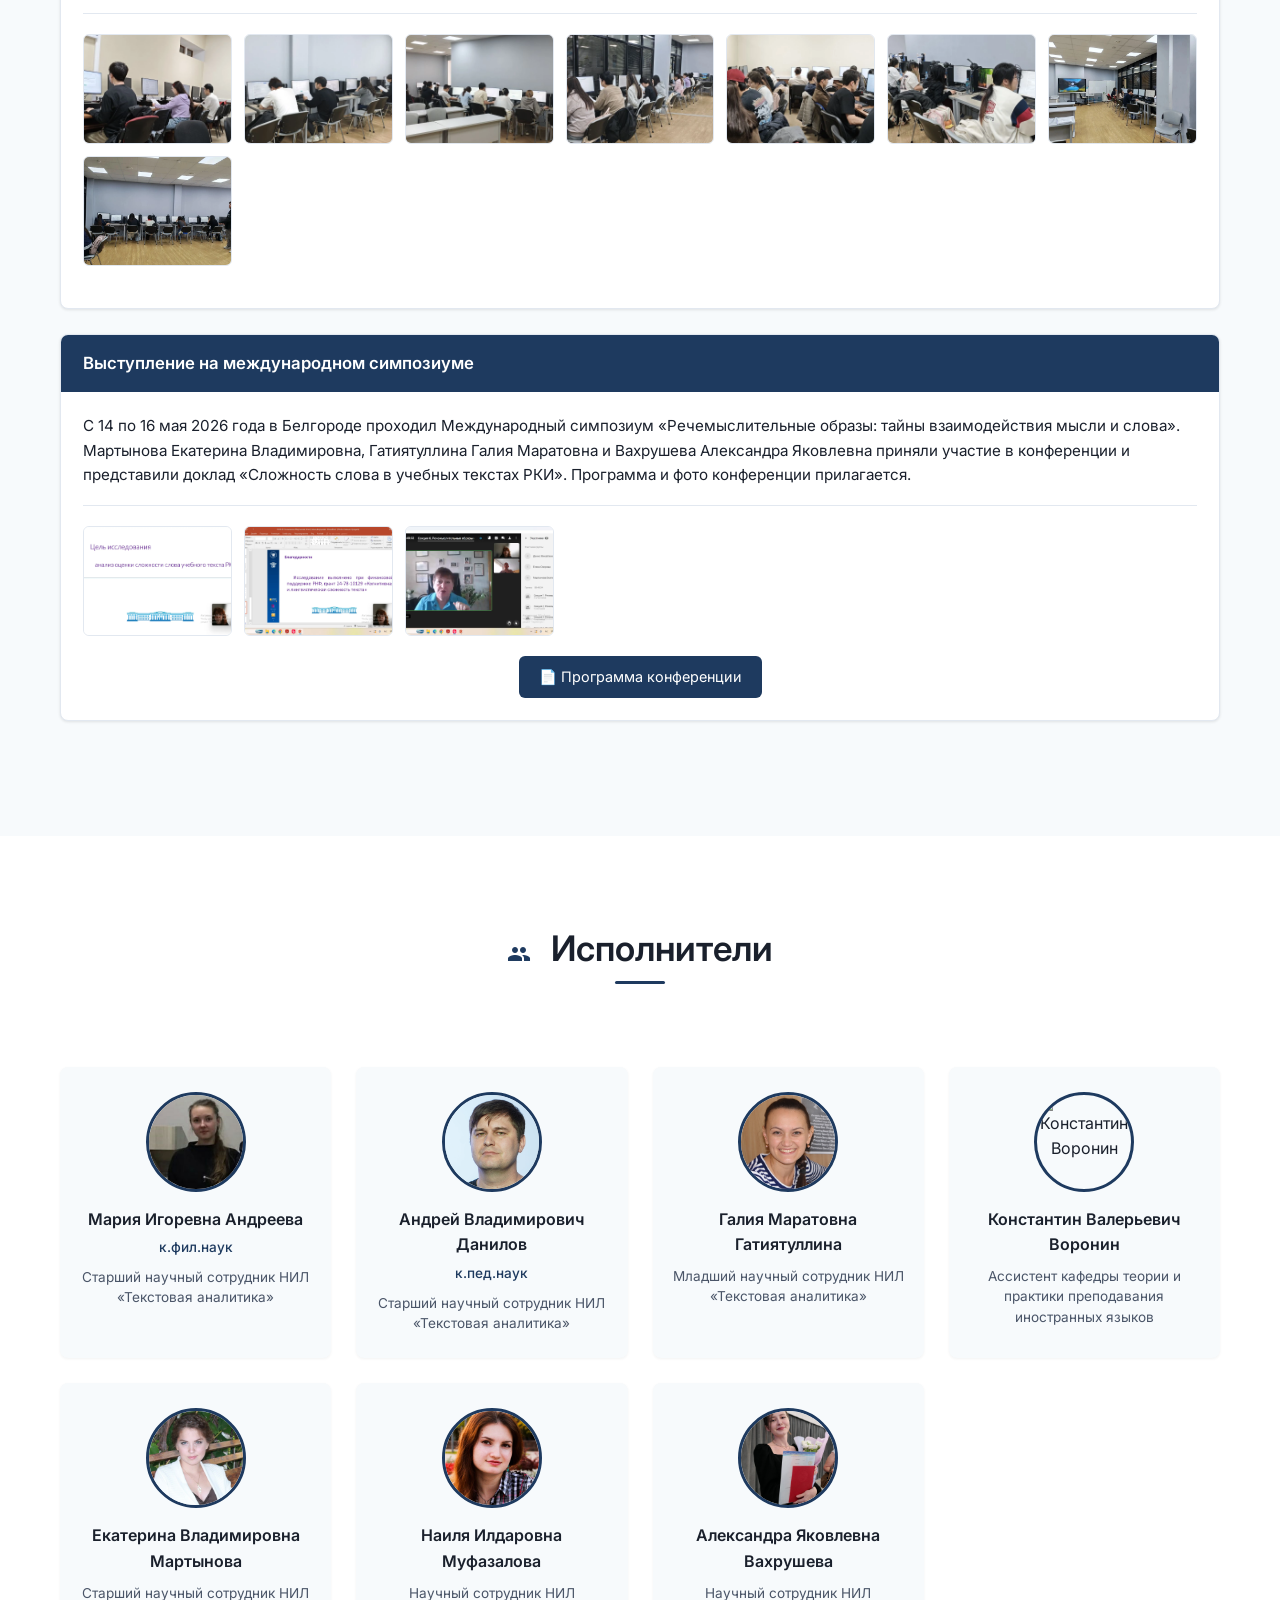
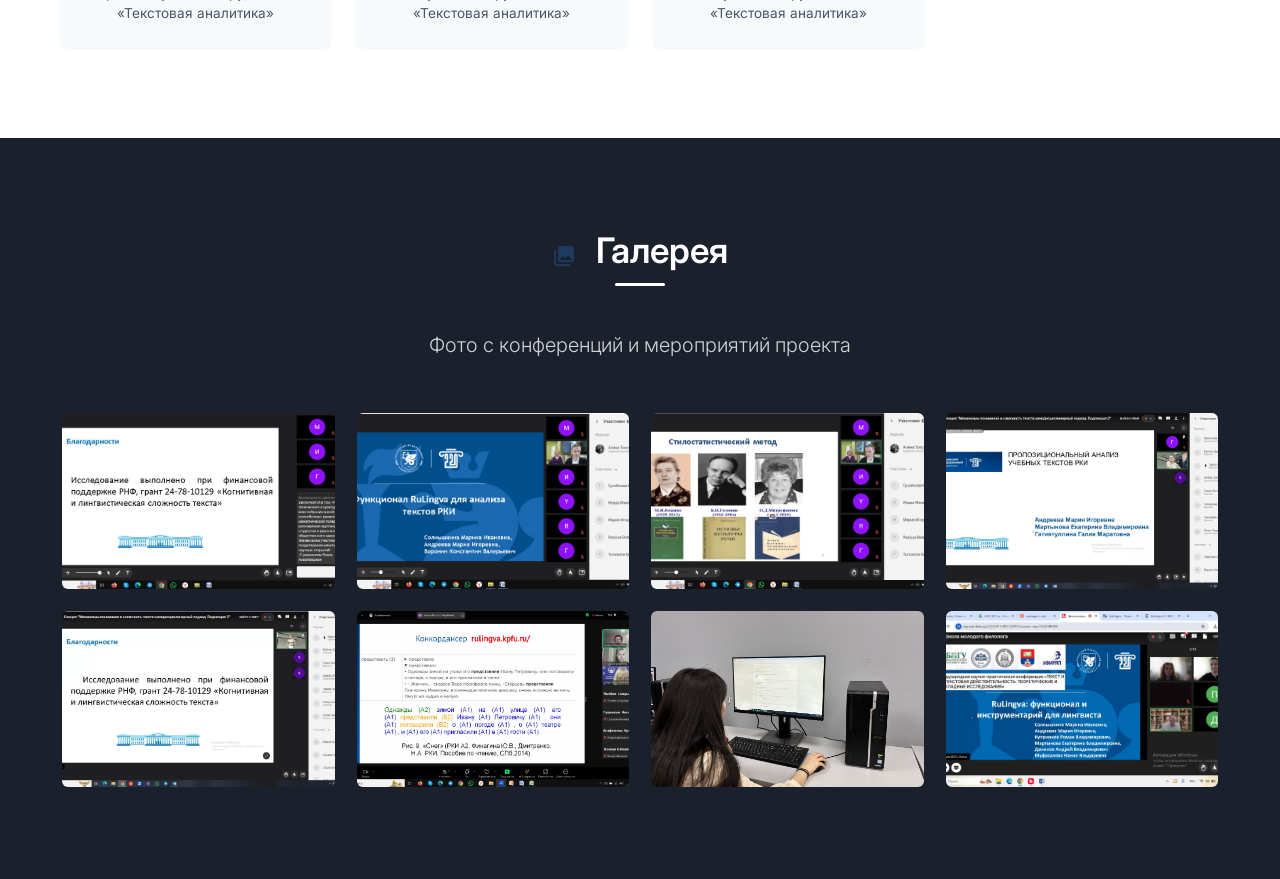
==== commit 5c198cbb: "yet another fix" ====
--- a/index.html
+++ b/index.html
@@ -208,10 +208,13 @@
                 <div class="publication-card">
                     <span class="year">2025</span>
                     <a href="./static/rsci/pdf/pub_007.pdf">
-                        [6] Оценка сложности учебного текста по русскому как иностранному: перспективы и вызовы использования искусственного интеллекта
+                        [6] Оценка сложности учебного текста по русскому как иностранному: перспективы и вызовы
+                        использования искусственного интеллекта
                     </a>
                     <div class="authors">Солнышкина М.И., Андреева М.И.</div>
-                    <div class="source">Русистика. 2026. Т. 24. № 1. С. 120–137. http://doi.org/10.22363/2618-8163-2026-24-1-120-137 EDN: VEOLNH</div>
+                    <div class="source">Русистика. 2026. Т. 24. № 1. С. 120–137.
+                        http://doi.org/10.22363/2618-8163-2026-24-1-120-137 EDN: VEOLNH</div>
+                    <span class="badge scopus">Scopus</span>
                 </div>
 
                 <div class="publication-card">
@@ -220,9 +223,63 @@
                         [7] КОГНИТИВНАЯ СЛОЖНОСТЬ ВТОРИЧНЫХ ТЕКСТОВ: ПРОПОЗИЦИОНАЛЬНЫЙ ПОДХОД
                     </a>
                     <div class="authors">Мартынова Е.В.</div>
-                    <div class="source">Мартынова Е.В. КОГНИТИВНАЯ СЛОЖНОСТЬ ВТОРИЧНЫХ ТЕКСТОВ: ПРОПОЗИЦИОНАЛЬНЫЙ ПОДХОД // Слово, высказывание, текст в когнитивном, прагматическом и культурологическом аспектах : материалы XIII Междунар. науч. конф., Челябинск, 23–24 апр. 2026 г. [научное сетевое издание] / отв. ред. Л. А. Нефедова. — Челябинск : Изд-во Челяб. гос. ун-та, 2026. — С. 258-260.  DOI: 10.47475/9785727121313_258 </div>
-            </div>
-        </div>
+                    <div class="source">Мартынова Е.В. КОГНИТИВНАЯ СЛОЖНОСТЬ ВТОРИЧНЫХ ТЕКСТОВ: ПРОПОЗИЦИОНАЛЬНЫЙ ПОДХОД
+                        // Слово, высказывание, текст в когнитивном, прагматическом и культурологическом аспектах :
+                        материалы XIII Междунар. науч. конф., Челябинск, 23–24 апр. 2026 г. [научное сетевое издание] /
+                        отв. ред. Л. А. Нефедова. — Челябинск : Изд-во Челяб. гос. ун-та, 2026. — С. 258-260. DOI:
+                        10.47475/9785727121313_258 </div>
+                </div>
+
+                <div class="publication-card">
+                    <span class="year">2026</span>
+                    <a href="#">
+                        [8] Механизм сложности при адаптации текста
+                    </a>
+                    <div class="authors">М. И. Андреева, М. И. Солнышкина, С. Сарра</div>
+                    <div class="source">Андреева, М. И. Механизм сложности при адаптации текста / М. И. Андреева, М. И.
+                        Солнышкина, С. Сарра // Вестник Российского университета дружбы народов. Серия: Теория языка.
+                        Семиотика. Семантика. – 2025. – Т. 16, № 3. – С. 821-844. – DOI
+                        10.22363/2313-2299-2025-16-3-821-844. – EDN CTUQVT.
+
+                    </div>
+                    <span class="badge scopus">Scopus</span>
+                </div>
+                <div class="publication-card">
+                    <span class="year">2026</span>
+                    <a href="#">
+                        [9]  Bert for Classification of Russian Functional Styles
+                    </a>
+                    <div class="authors">Solovyev V. D., Ten A. M., Solnyshkina M. I., Andreeva M. I.</div>
+                    <div class="source">Solovyev V. D., Ten A. M., Solnyshkina M. I., Andreeva M. I. Bert for Classification of Russian Functional Styles / V. D. Solovyev, A. M. Ten, M. I. Solnyshkina, M. I. Andreeva // Computacion y Sistemas. – 2025. – Vol. 29, No. 2. – DOI 10.13053/cys-29-2-5712. – EDN QGSDMX
+
+                    </div>
+                    <span class="badge scopus">Scopus</span>
+                    <span class="badge scopus">Web of Science</span>
+                </div>
+
+                <div class="publication-card">
+                    <span class="year">2026</span>
+                    <a href="#">
+                        [10]  Формула сложности учебного текста РКИ (на материале биографий)
+                    </a>
+                    <div class="authors">Солнышкина М.И., Андреева М.И., Куприянов Р.В., Замалетдинов Р.Р. </div>
+                    <div class="source">Солнышкина М.И., Андреева М.И., Куприянов Р.В., Замалетдинов Р.Р. Формула сложности учебного текста РКИ (на материале биографий) // ВЕСТНИК ВОЛГОГРАДСКОГО ГОСУДАРСТВЕННОГО УНИВЕРСИТЕТА. СЕРИЯ 2: ЯЗЫКОЗНАНИЕ. - 2026. - Т. 25, № 4. - в печати
+                    </div>
+                    <span class="badge scopus">Scopus</span>
+                    <span class="badge scopus">Web of Science</span>
+                </div>
+                <div class="publication-card">
+                    <span class="year">2026</span>
+                    <a href="#">
+                        [11]  Межъязыковые флуктуации  сложности текста в период 1860-2008 гг. 
+                    </a>
+                    <div class="authors">Бочкарев В.В., Соловьев В.Д., Солнышкина М.И., Мартынова Е.В. </div>
+                    <div class="source">Бочкарев В.В., Соловьев В.Д., Солнышкина М.И., Мартынова Е.В. Межъязыковые флуктуации  сложности текста в период 1860-2008 гг. // ВЕСТНИК ВОЛГОГРАДСКОГО ГОСУДАРСТВЕННОГО УНИВЕРСИТЕТА. СЕРИЯ 2: ЯЗЫКОЗНАНИЕ. - 2026. - Т. 25, № 4. - в печати
+                    </div>
+                    <span class="badge scopus">Scopus</span>
+                    <span class="badge scopus">Web of Science</span>
+                </div>
+            </div>
     </section>
 
     <!-- Новости -->
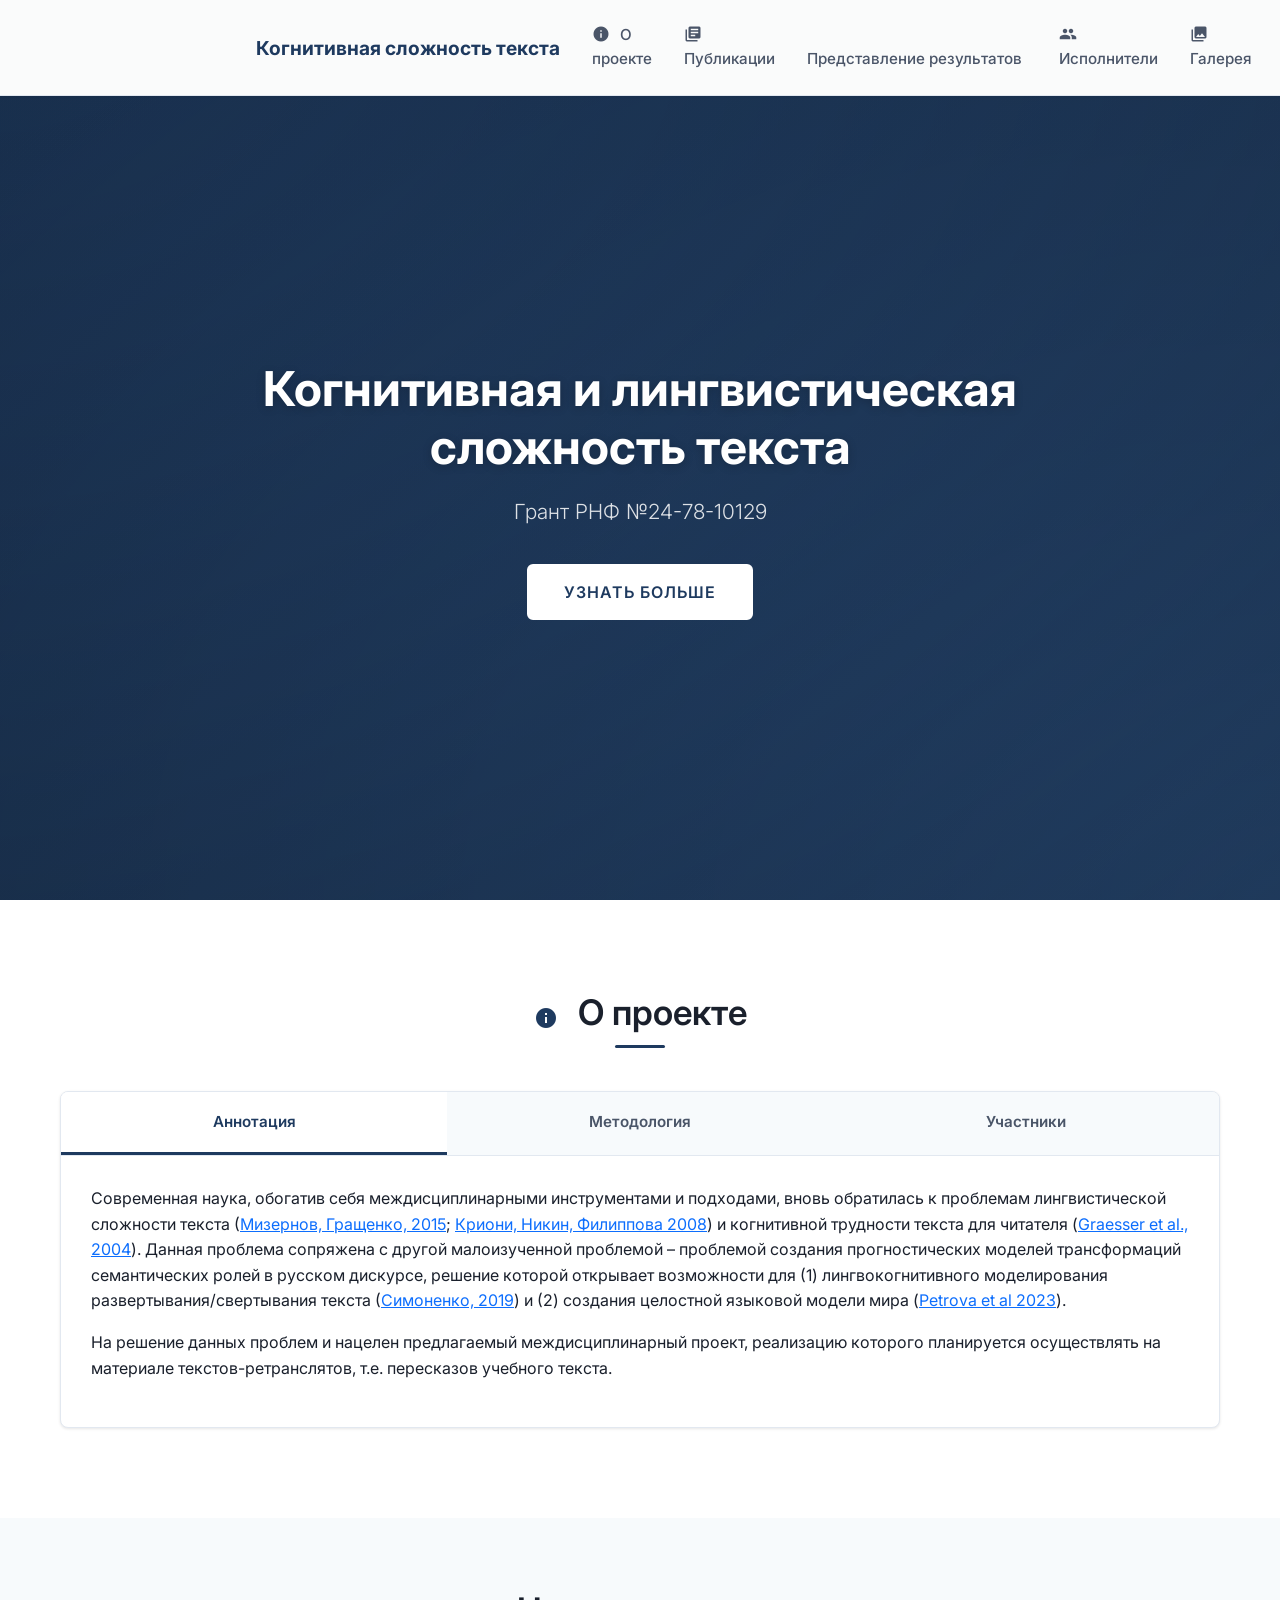
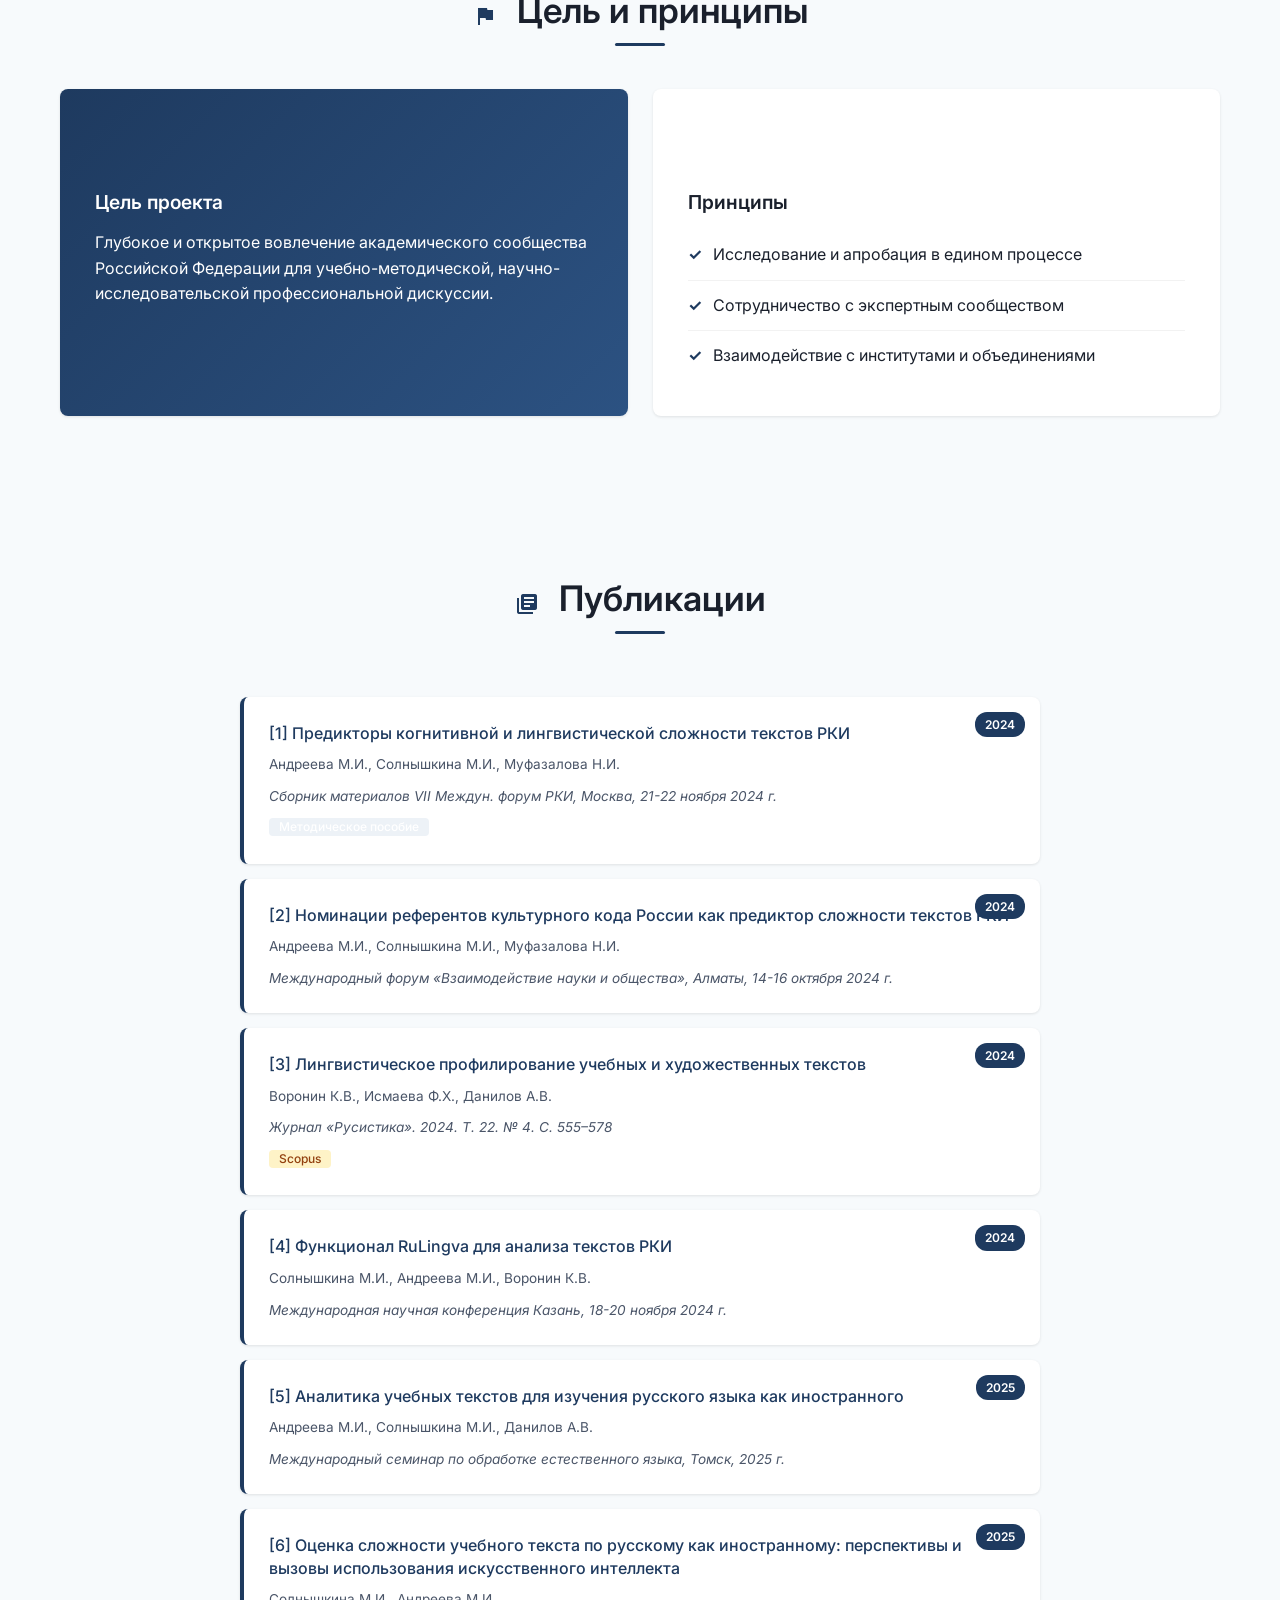
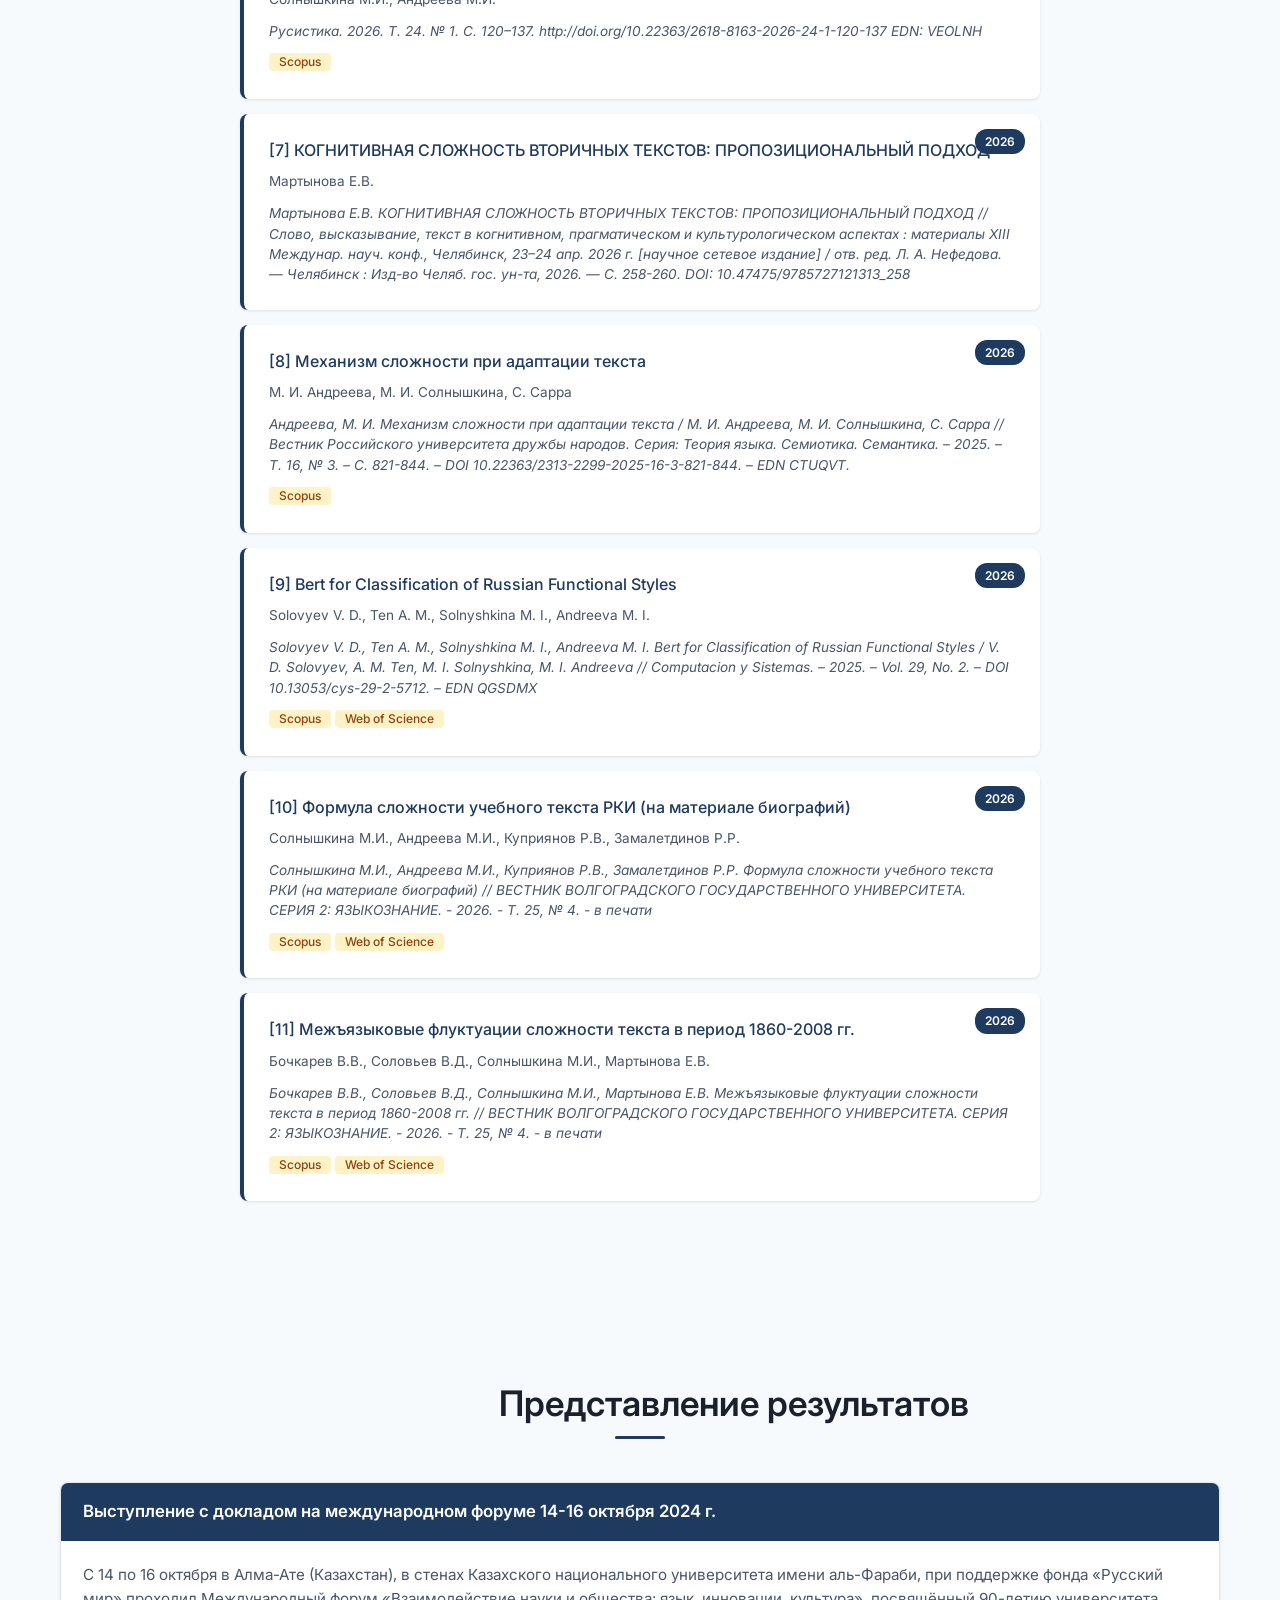
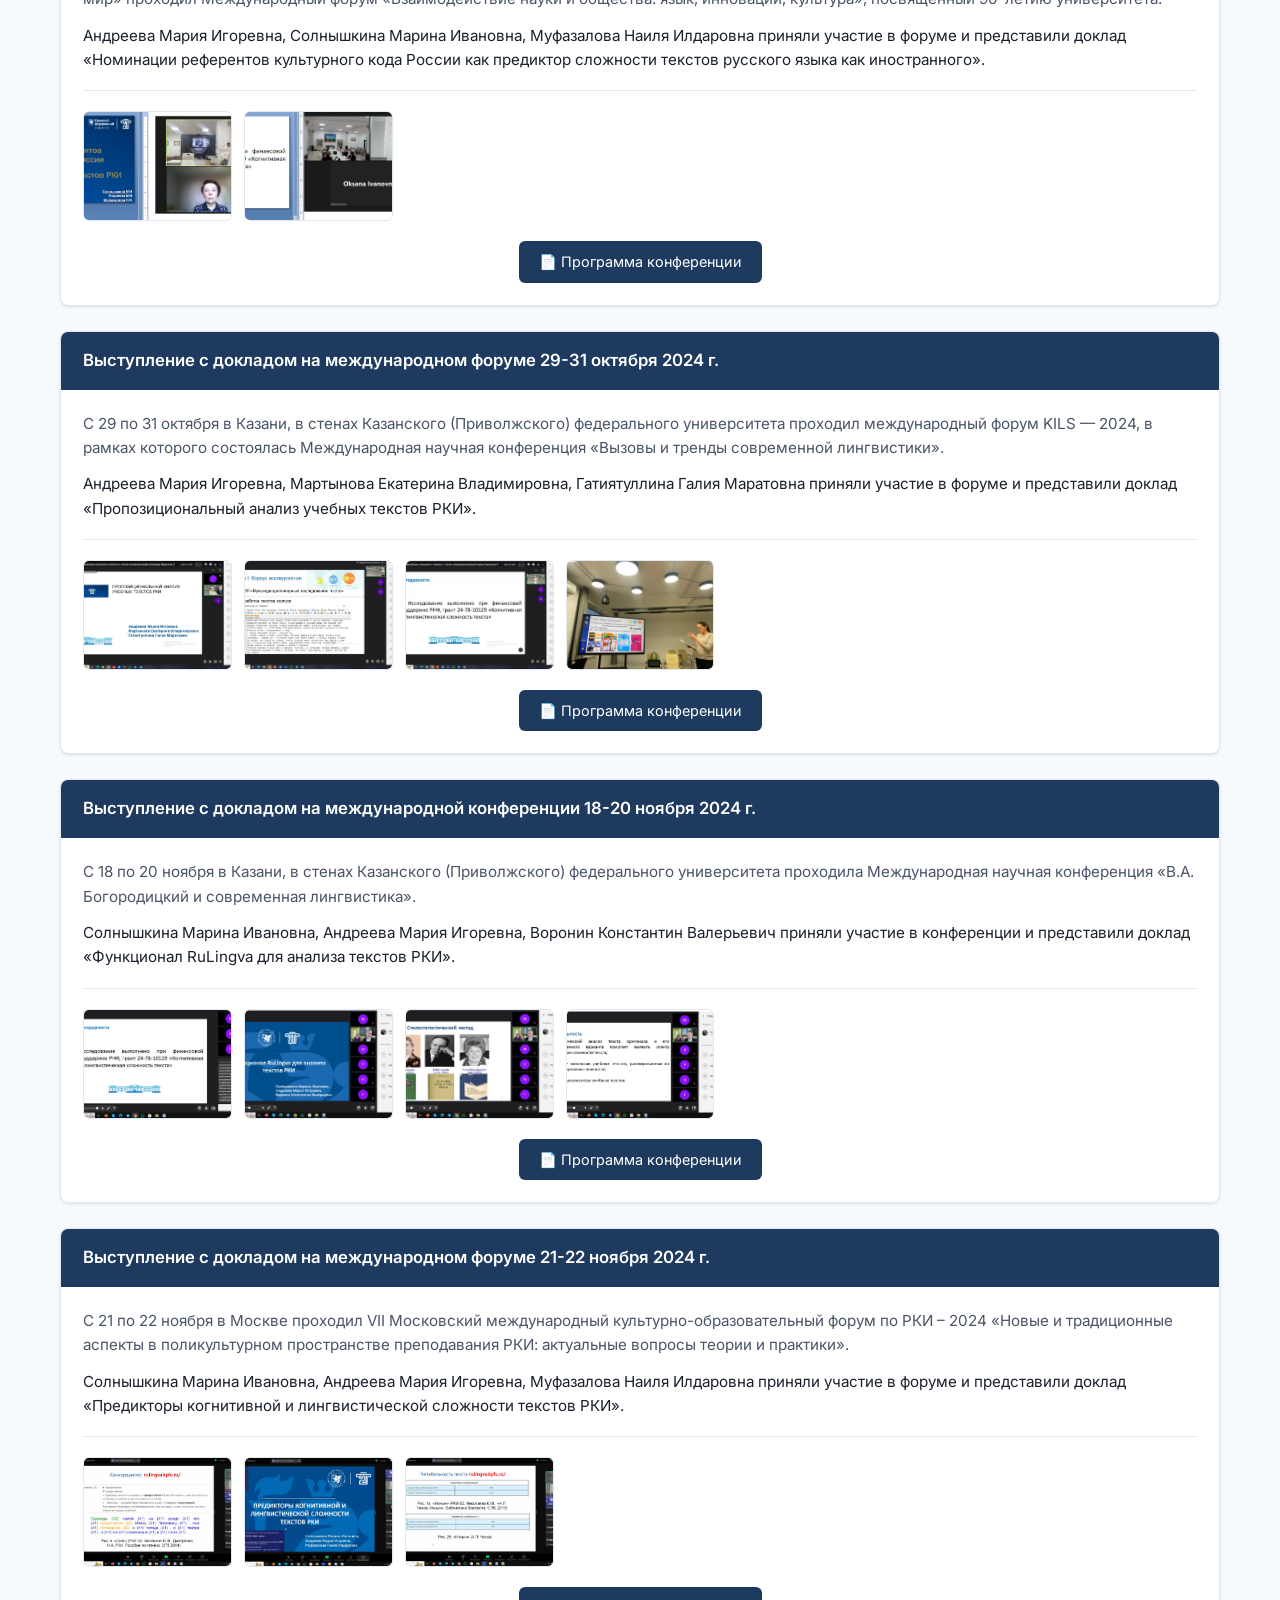
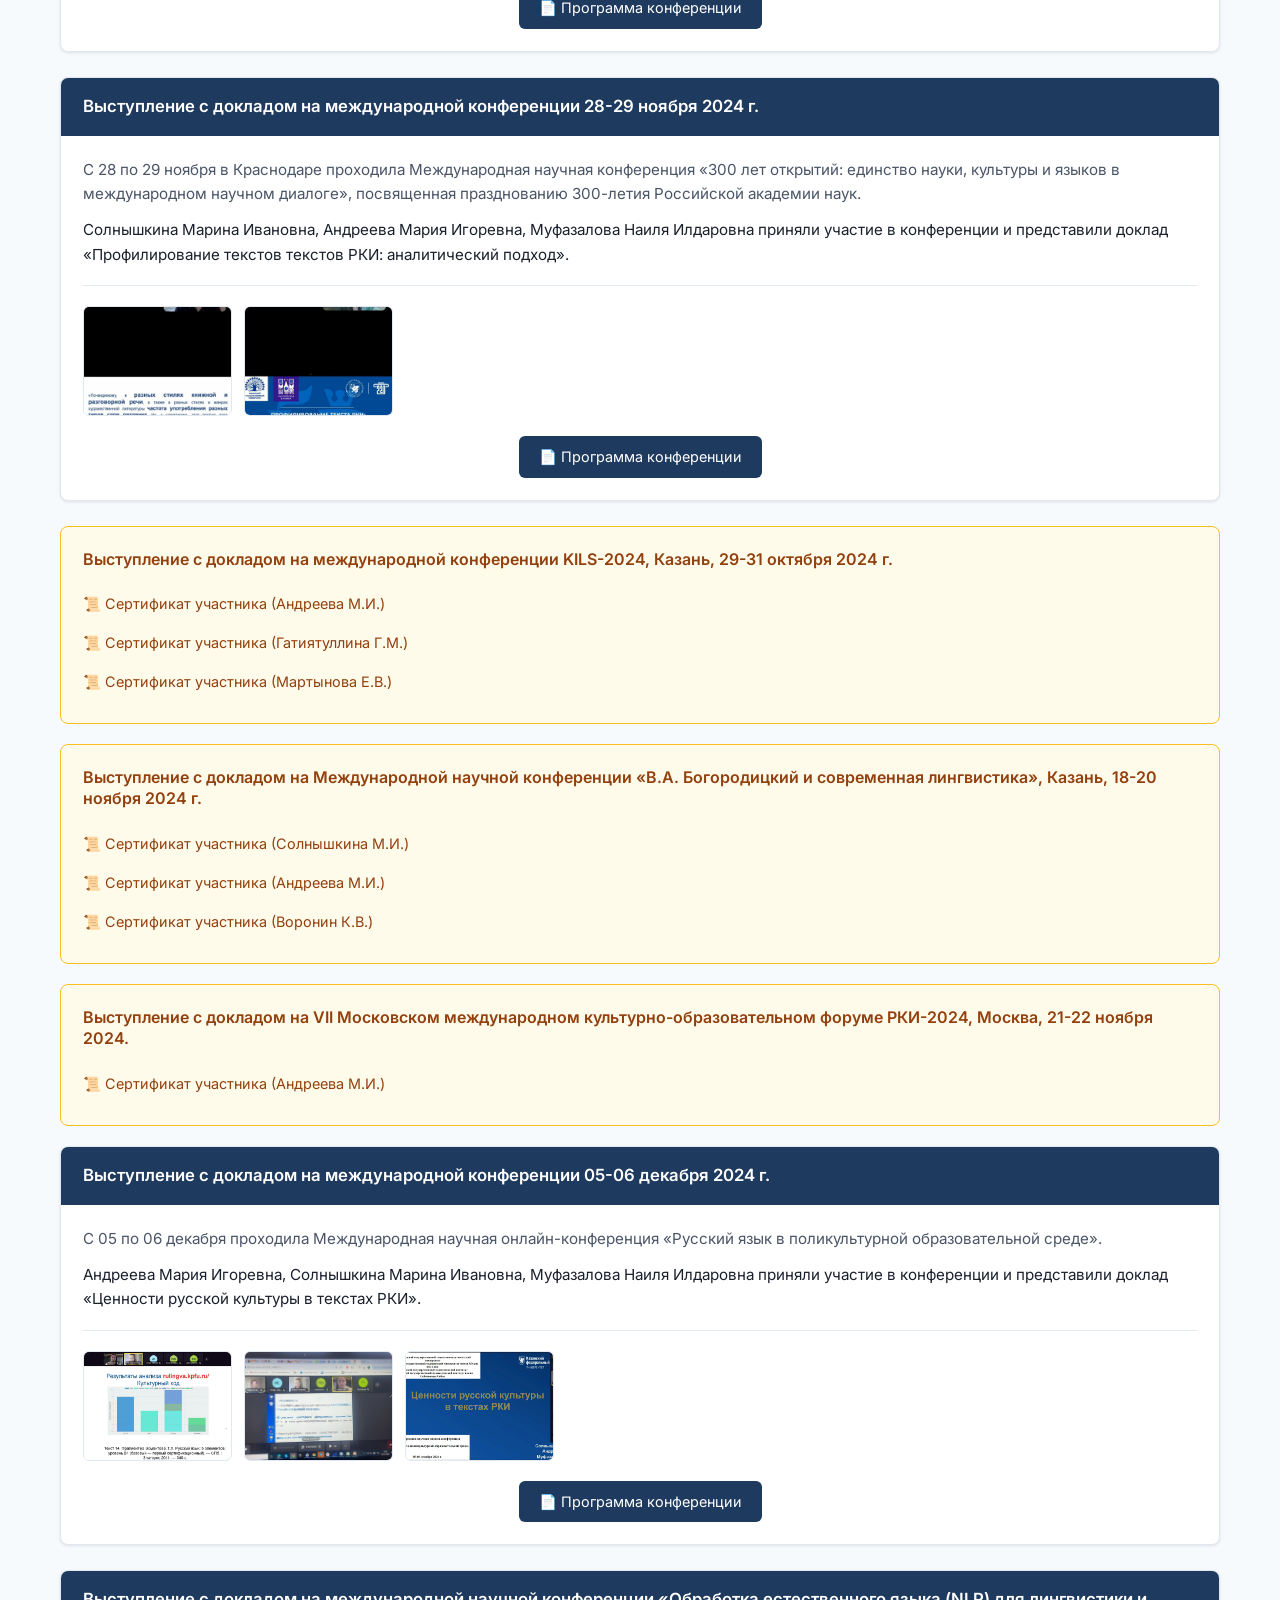
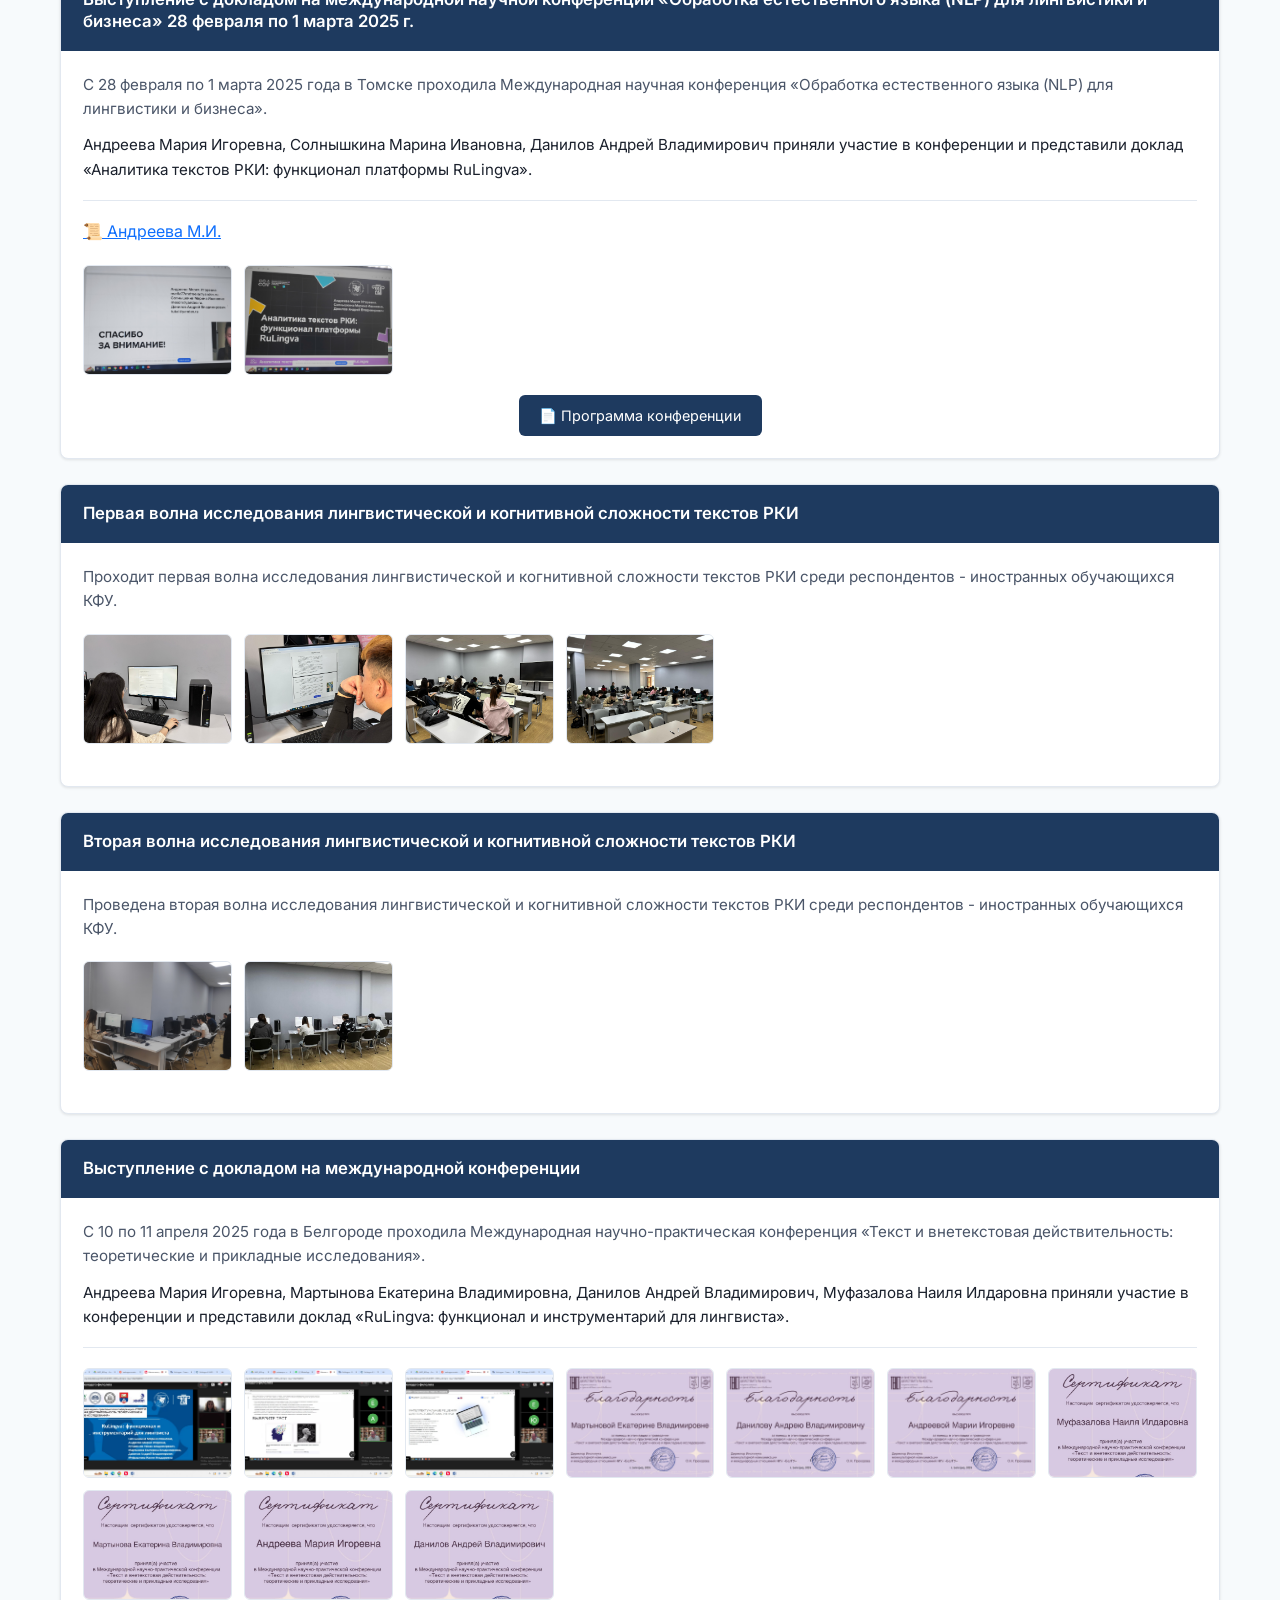
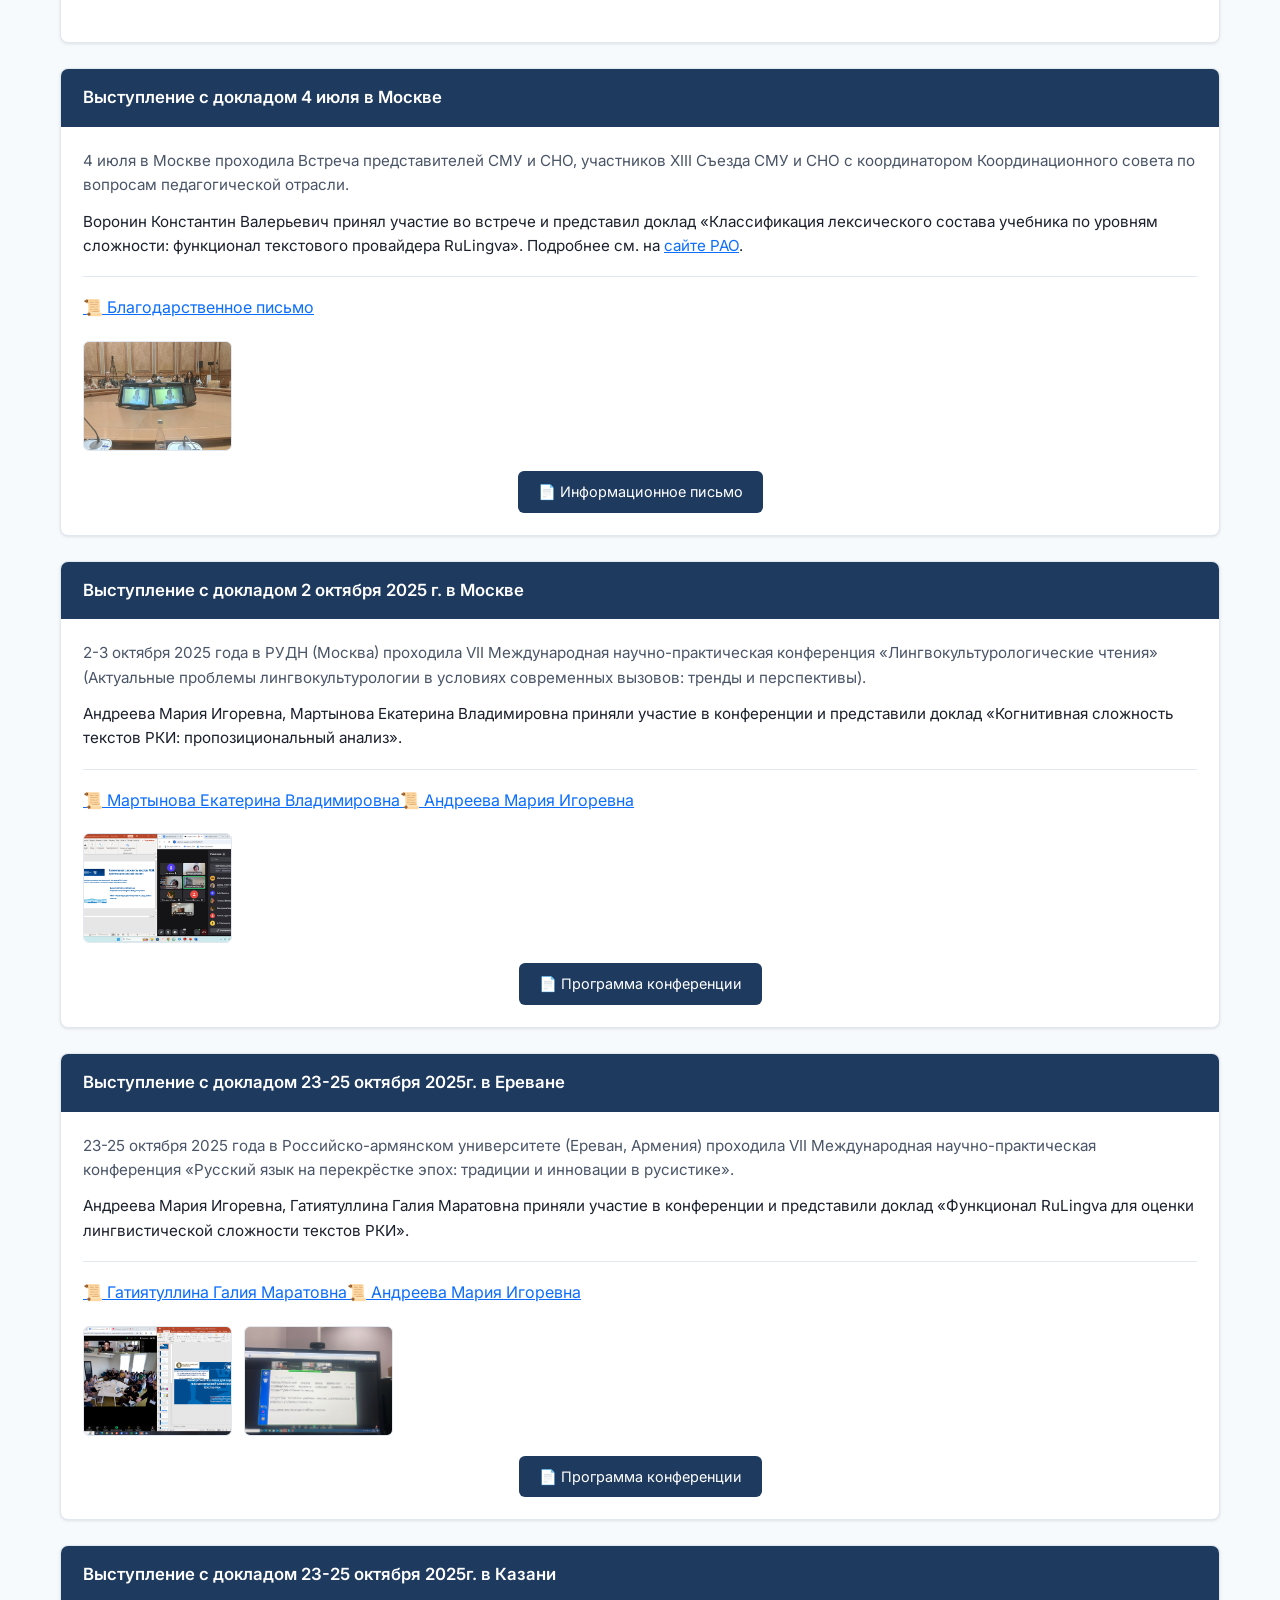
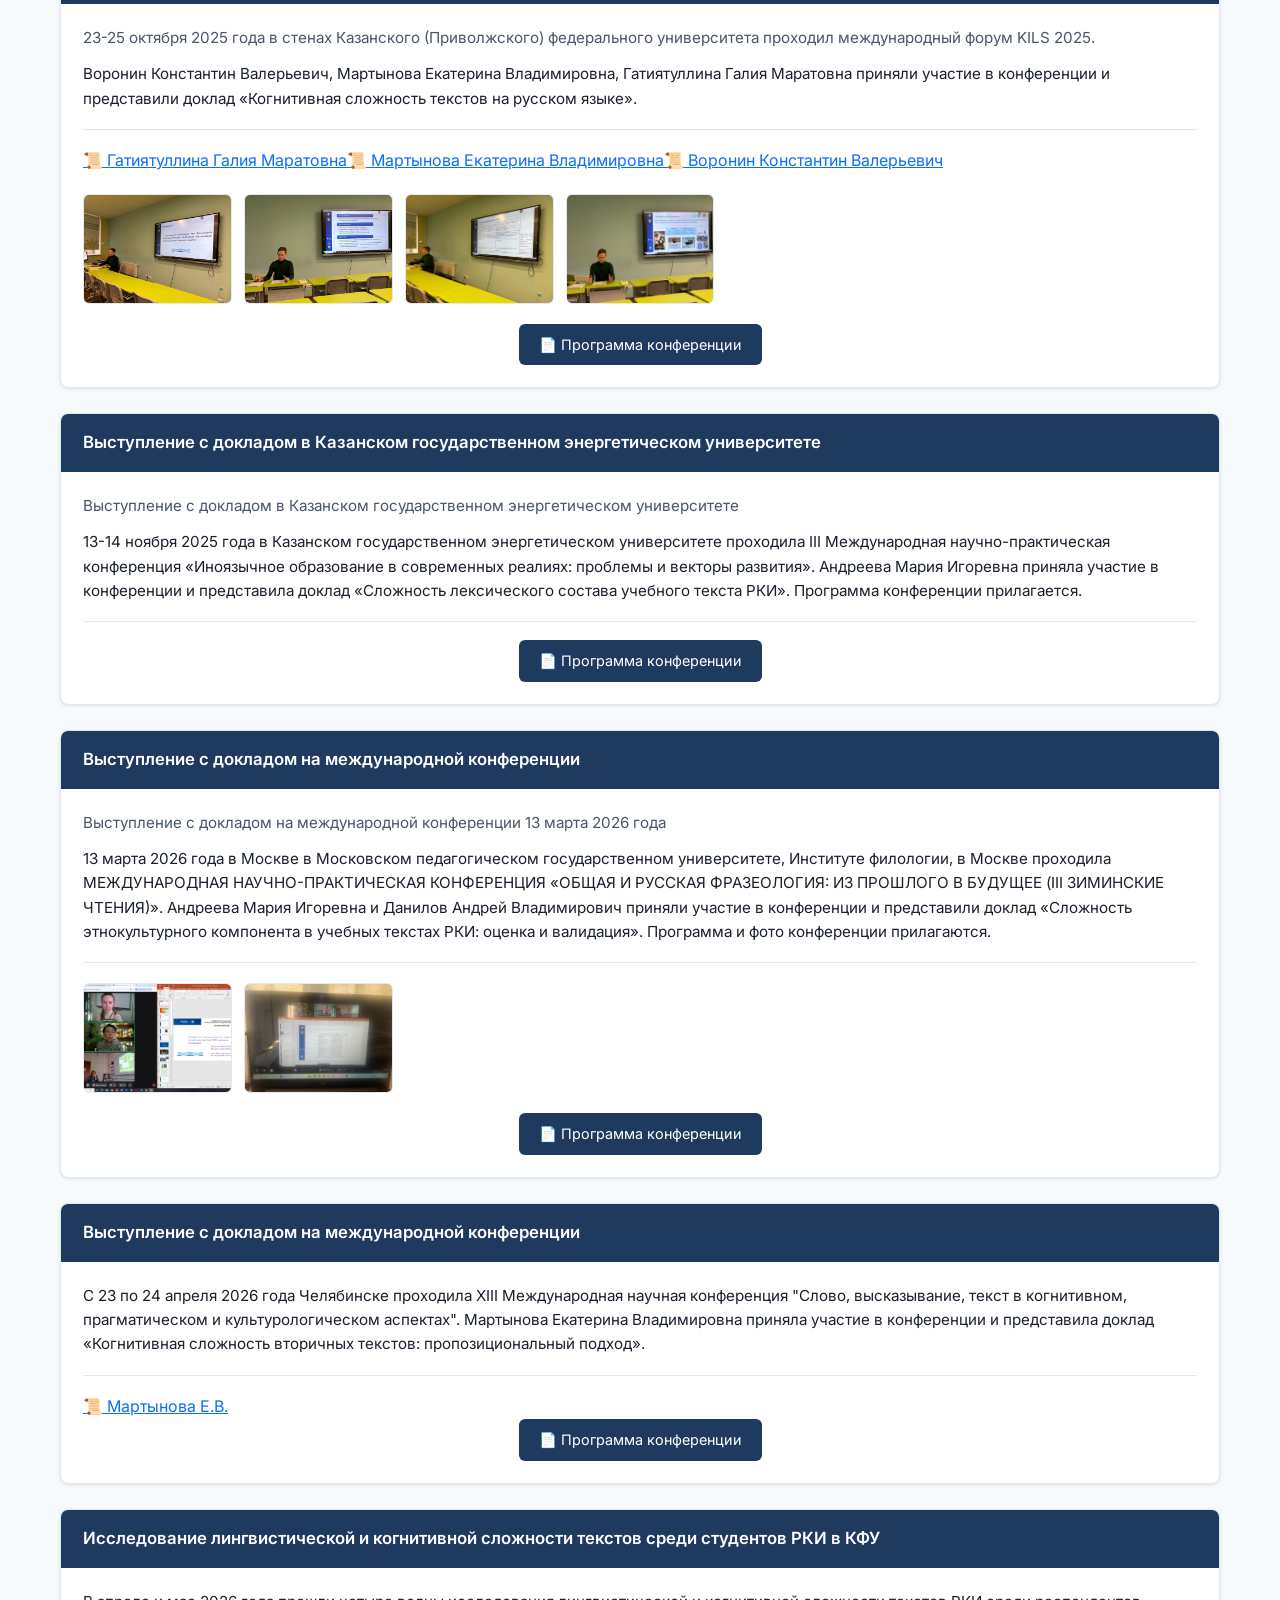
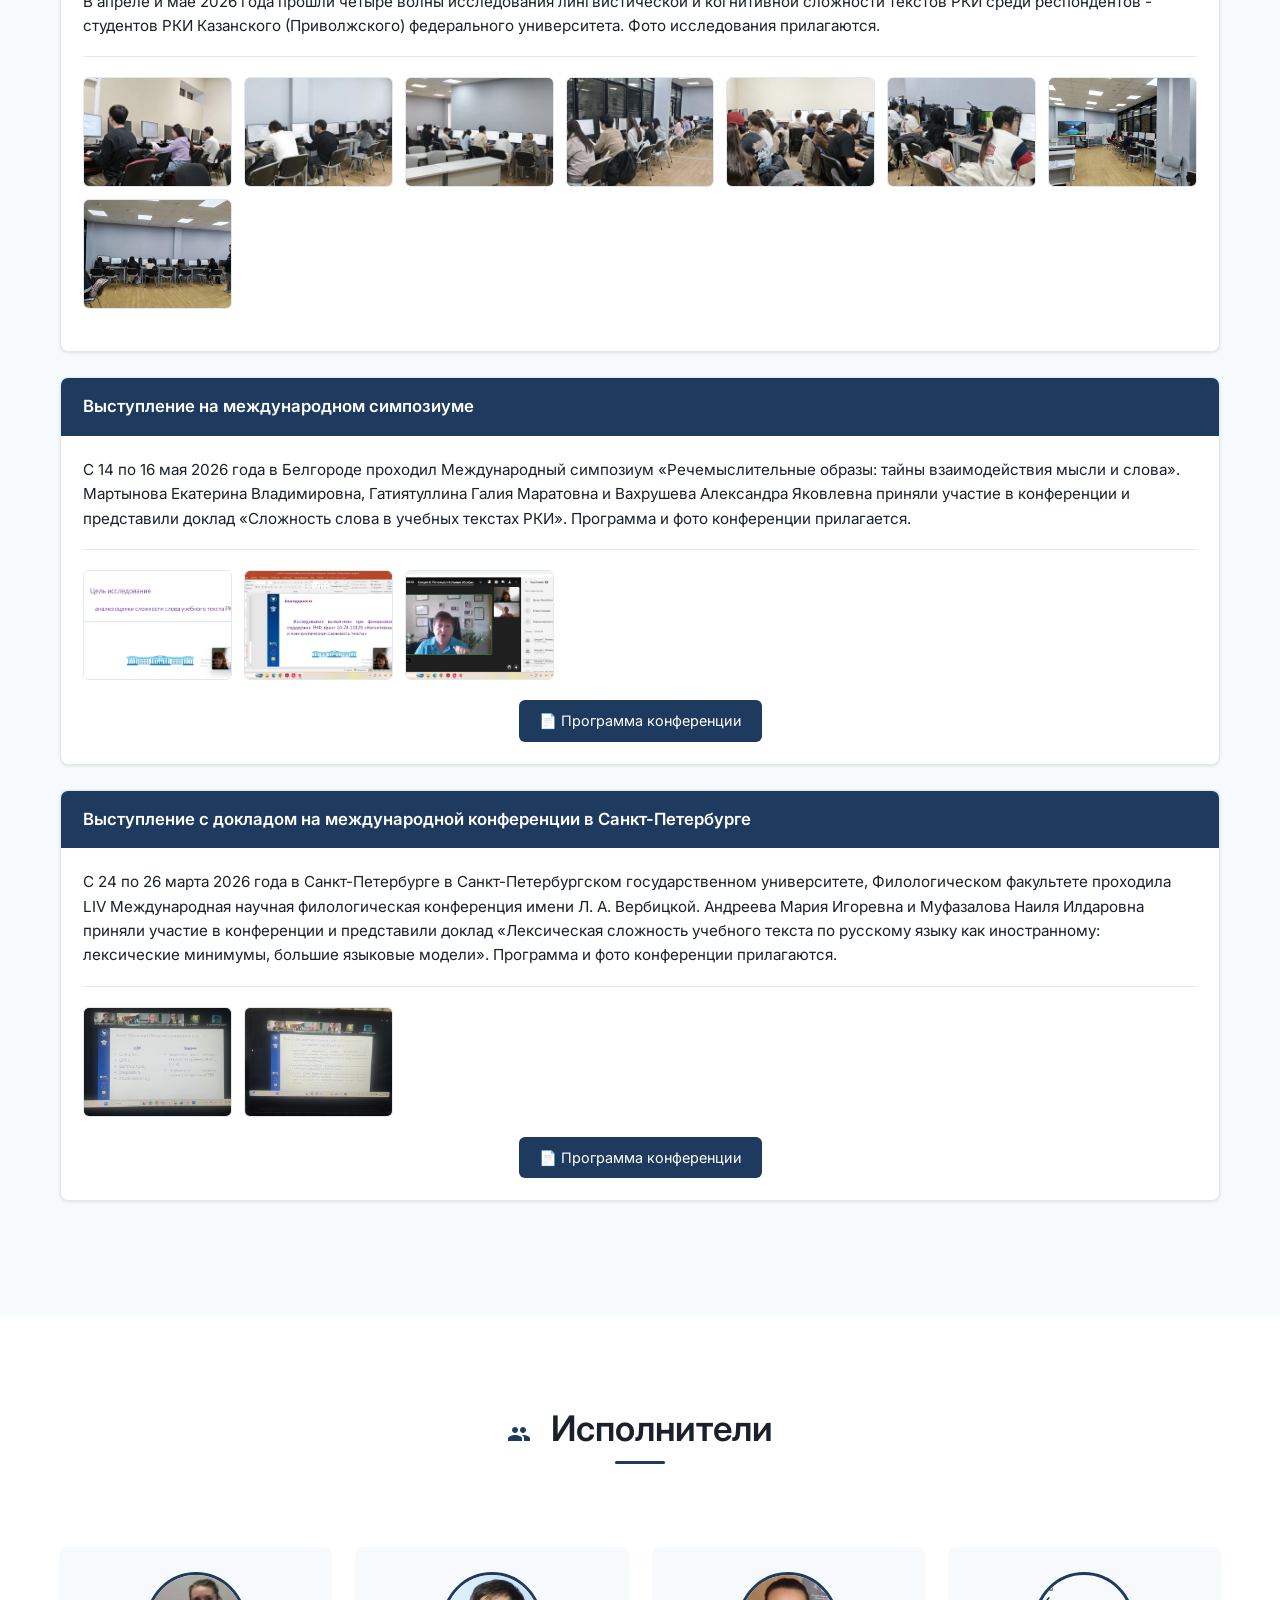
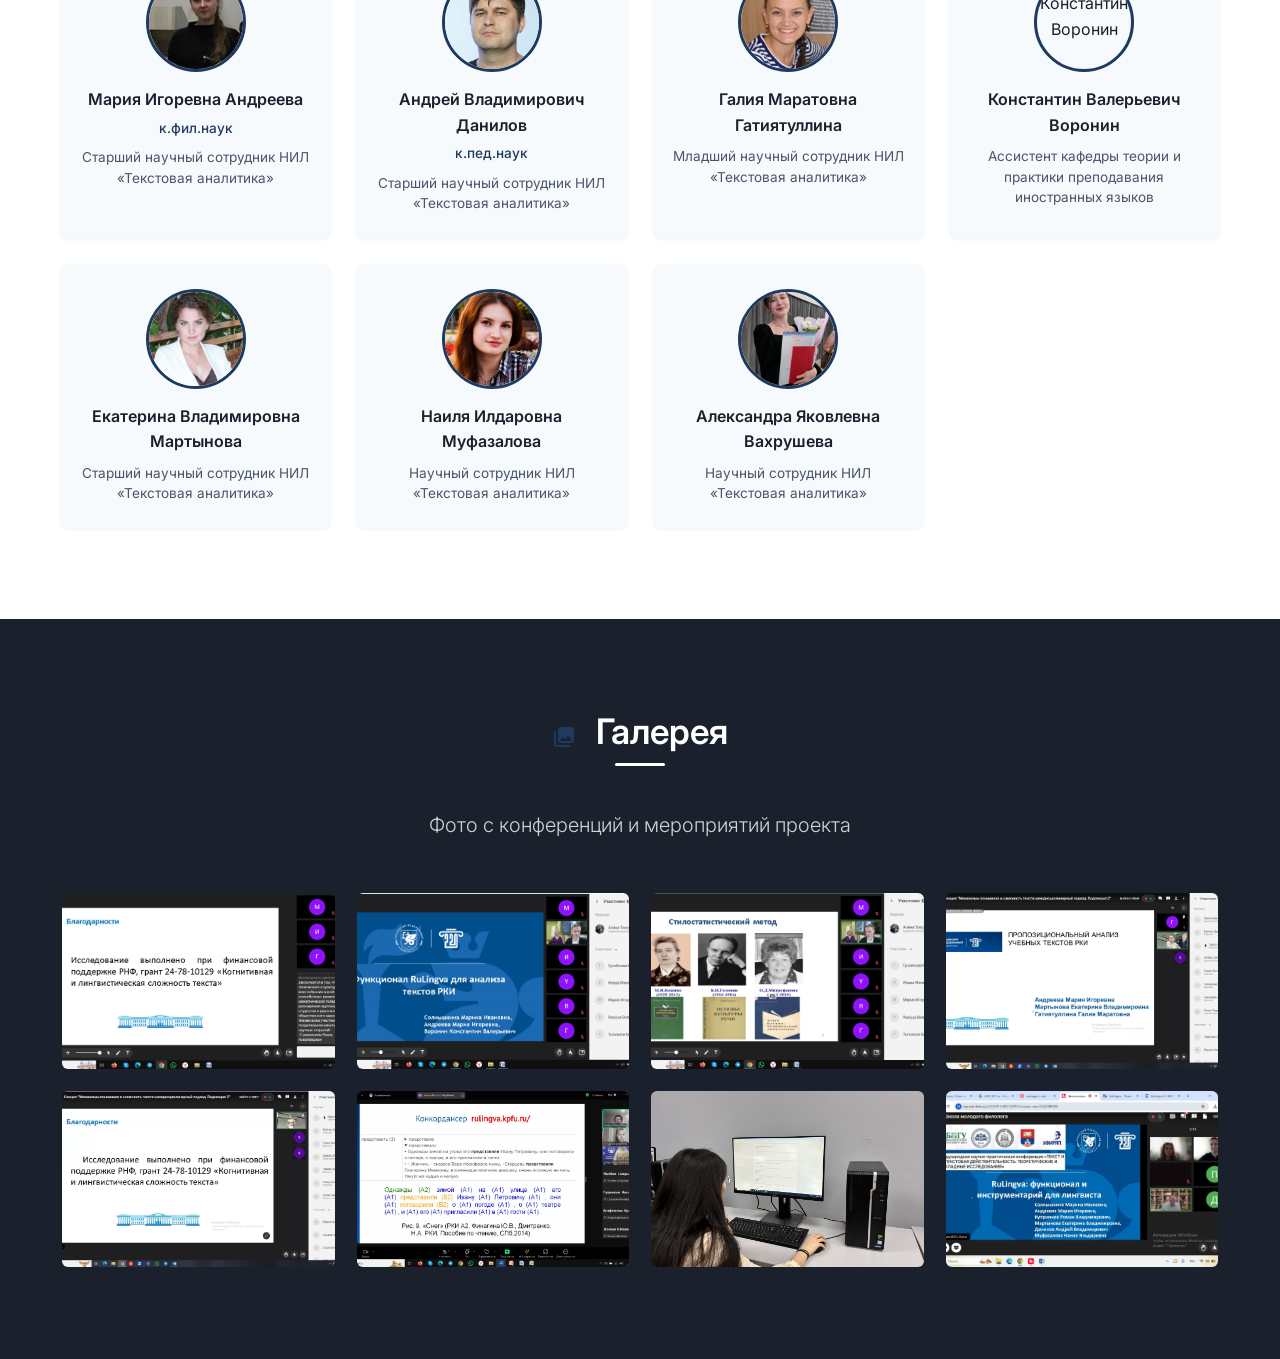
==== commit f89bdb88: "yet another fix" ====
--- a/index.html
+++ b/index.html
@@ -41,7 +41,7 @@
                             Публикации</a>
                     </li>
                     <li class="nav-item">
-                        <a class="nav-link" href="#news"><i class="material-icons">article</i> Новости</a>
+                        <a class="nav-link" href="#news"><i class="material-icons">article</i> Представление результатов</a>
                     </li>
                     <li class="nav-item">
                         <a class="nav-link" href="#contact"><i class="material-icons">group</i> Исполнители</a>
@@ -207,7 +207,7 @@
 
                 <div class="publication-card">
                     <span class="year">2025</span>
-                    <a href="./static/rsci/pdf/pub_007.pdf">
+                    <a href="./static/rsci/pdf/pub_03.pdf">
                         [6] Оценка сложности учебного текста по русскому как иностранному: перспективы и вызовы
                         использования искусственного интеллекта
                     </a>
@@ -232,7 +232,7 @@
 
                 <div class="publication-card">
                     <span class="year">2026</span>
-                    <a href="#">
+                    <a href="./static/rsci/pdf/pub_008.pdf">
                         [8] Механизм сложности при адаптации текста
                     </a>
                     <div class="authors">М. И. Андреева, М. И. Солнышкина, С. Сарра</div>
@@ -246,7 +246,7 @@
                 </div>
                 <div class="publication-card">
                     <span class="year">2026</span>
-                    <a href="#">
+                    <a href="./static/rsci/pdf/pub_009.pdf">
                         [9]  Bert for Classification of Russian Functional Styles
                     </a>
                     <div class="authors">Solovyev V. D., Ten A. M., Solnyshkina M. I., Andreeva M. I.</div>
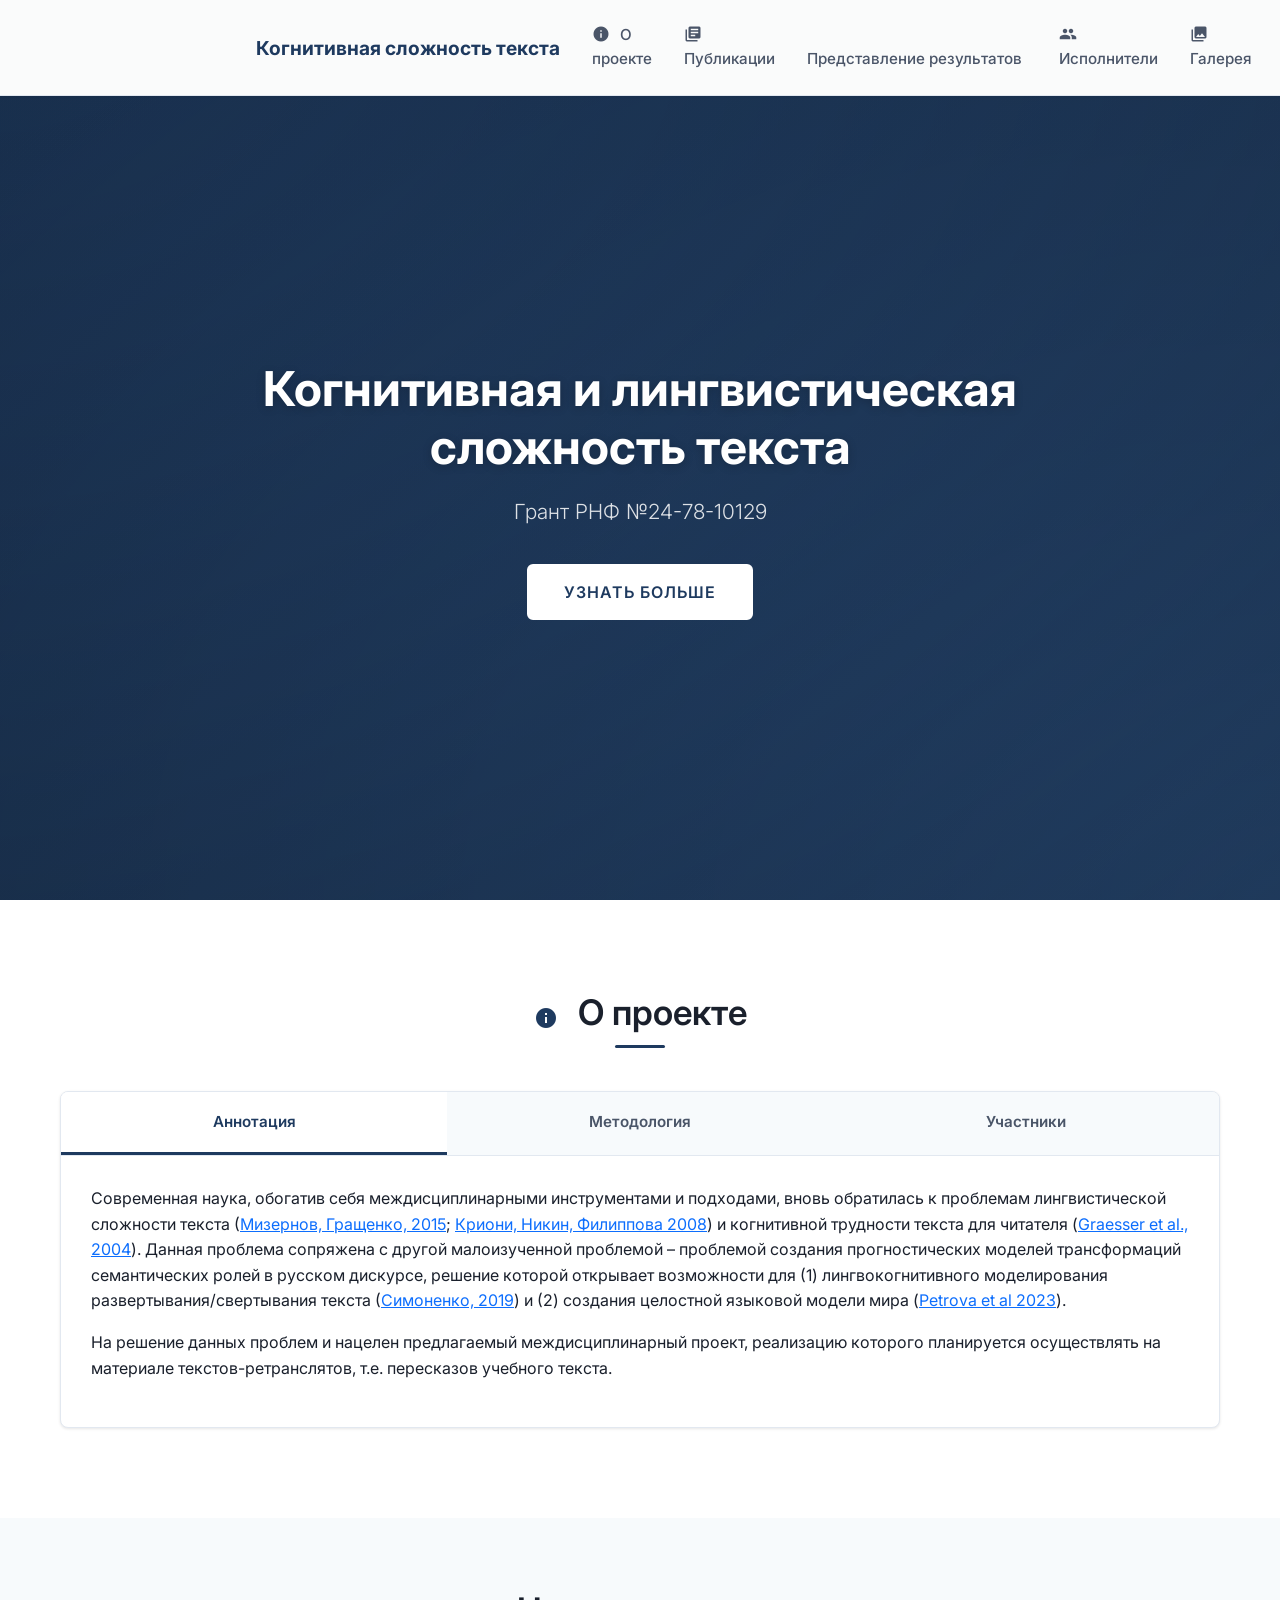
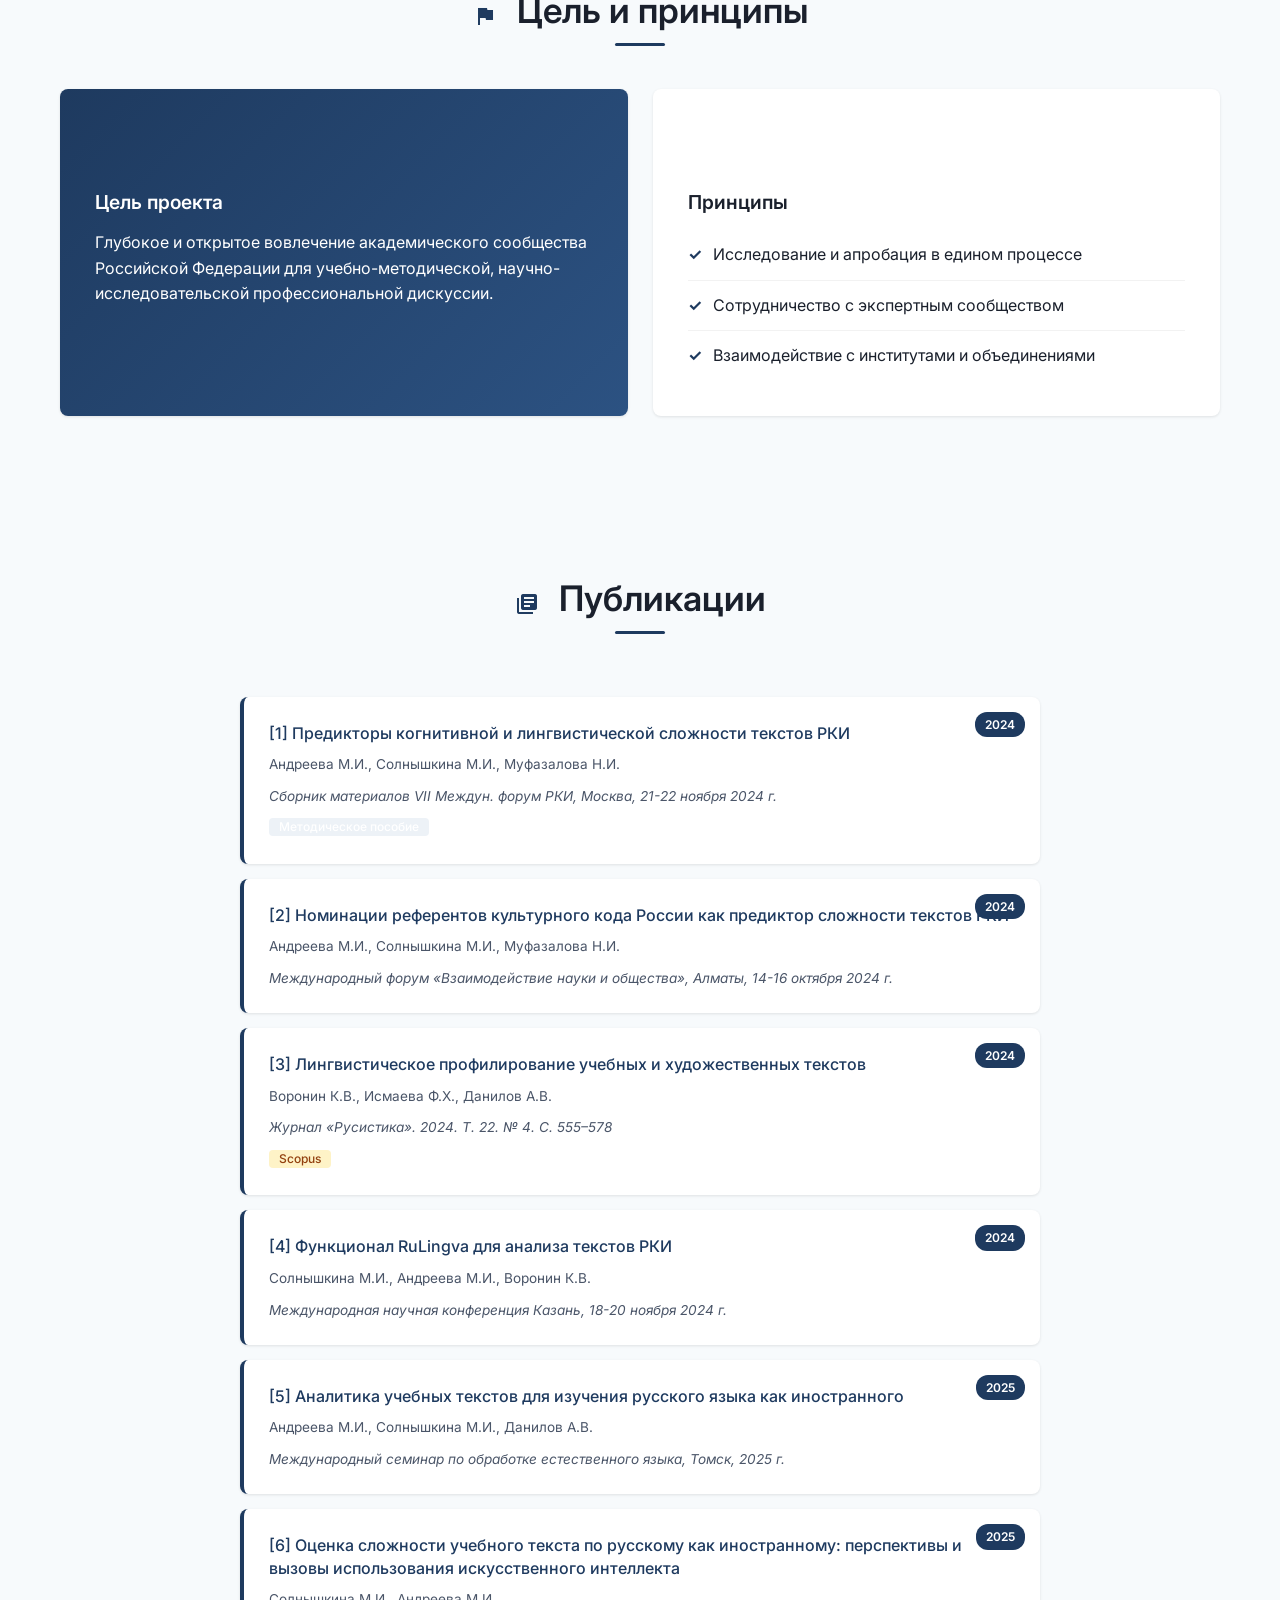
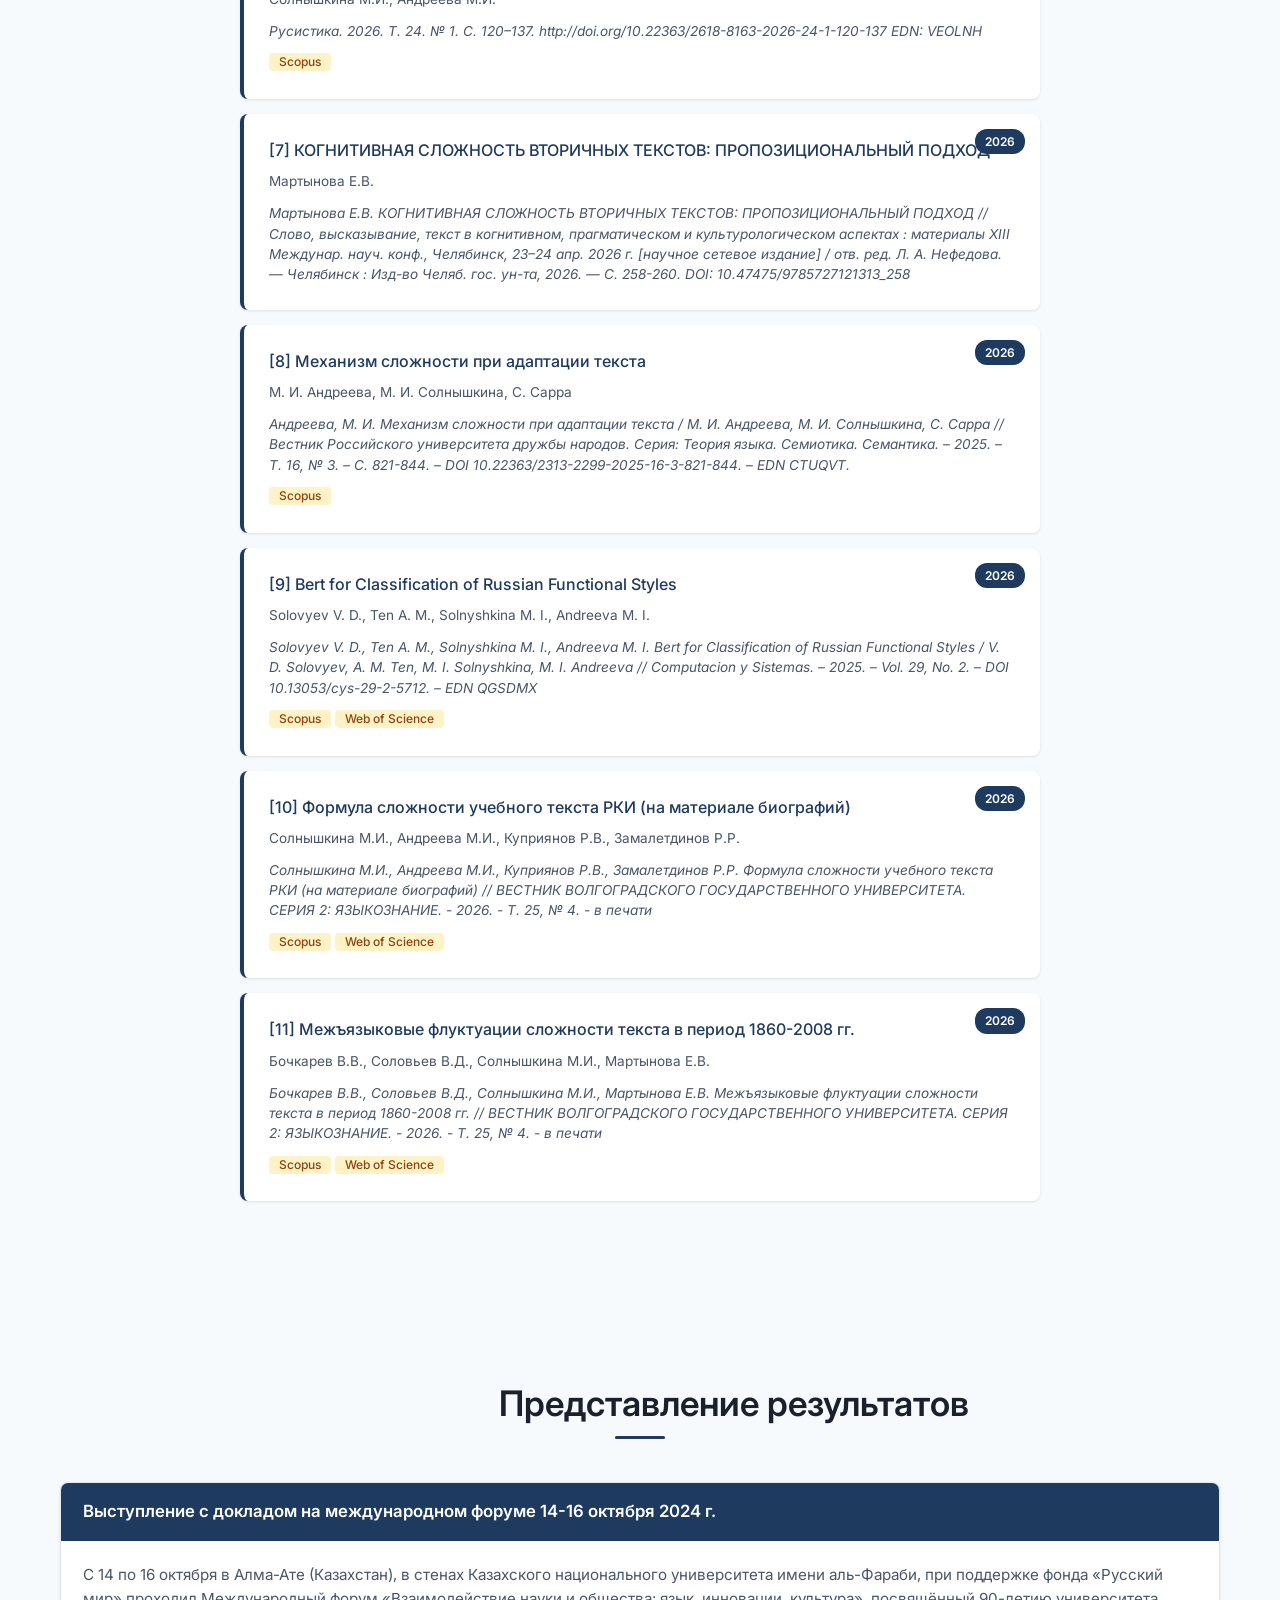
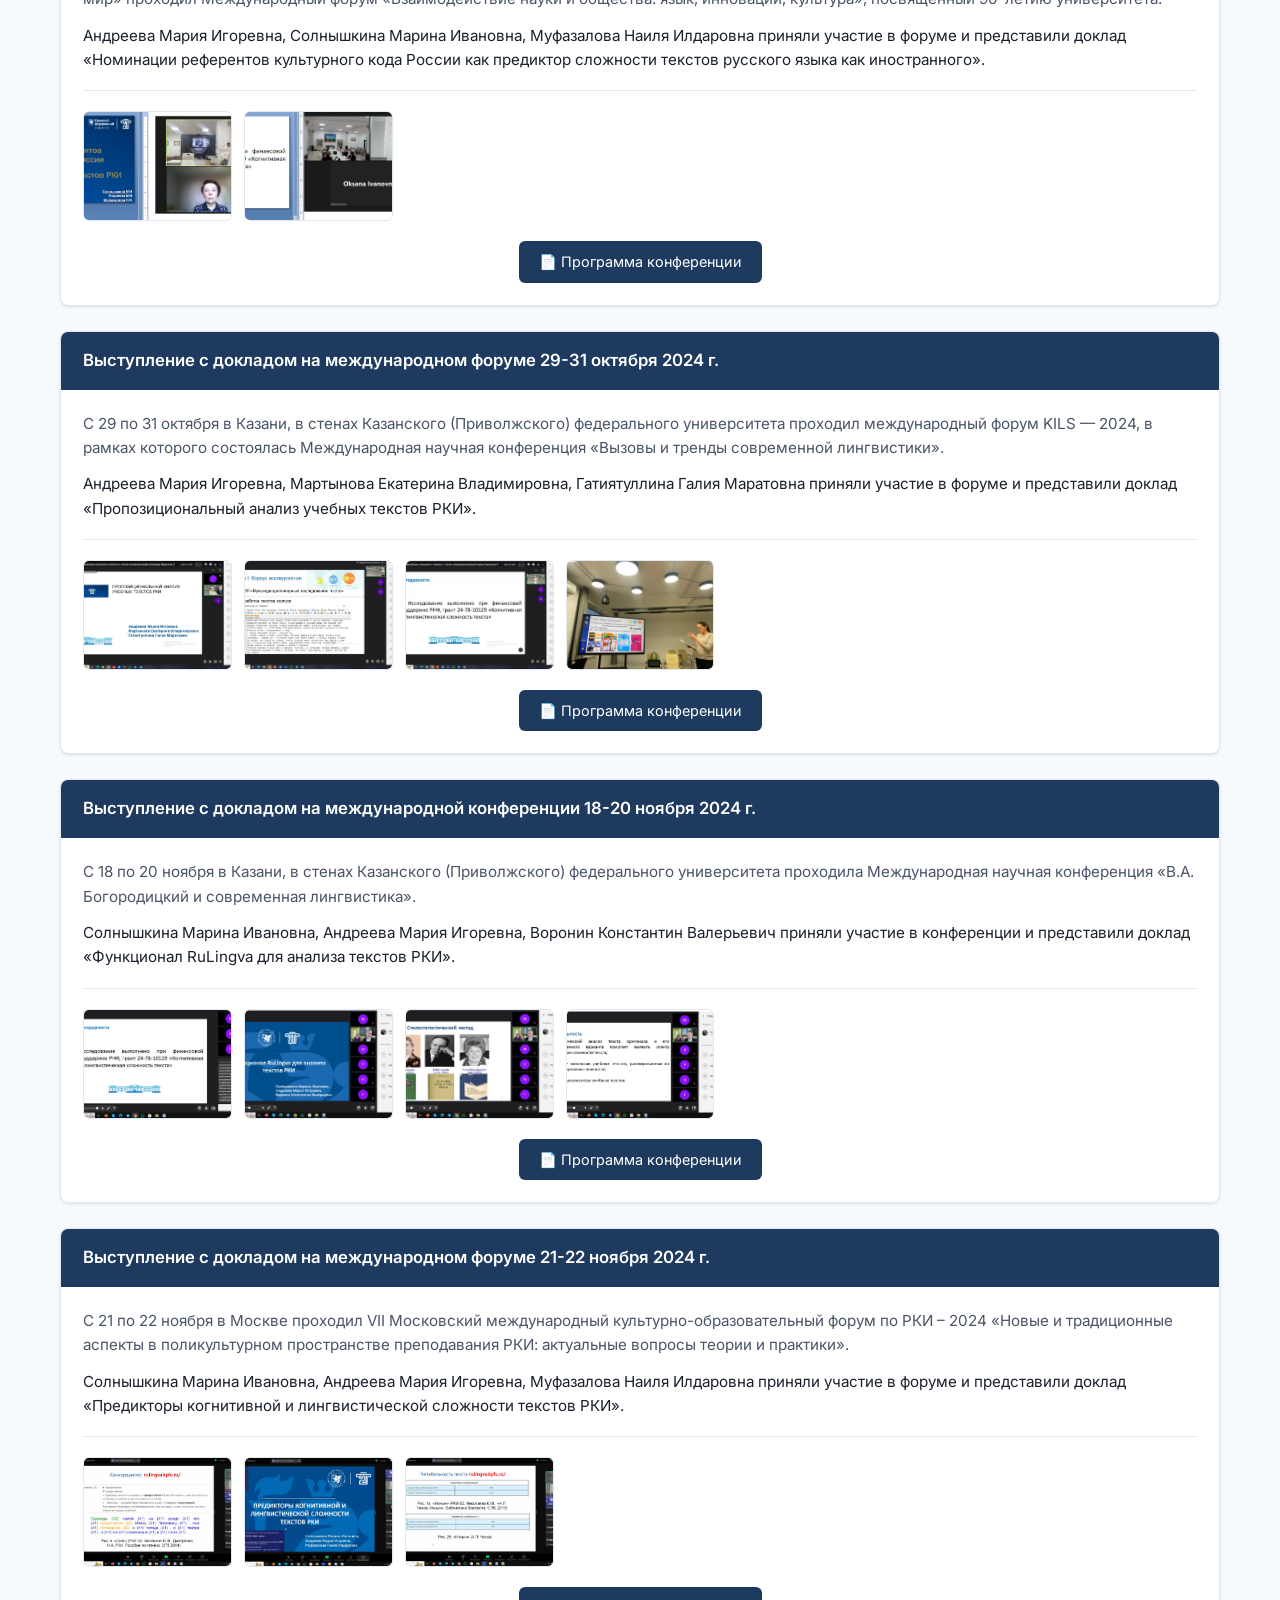
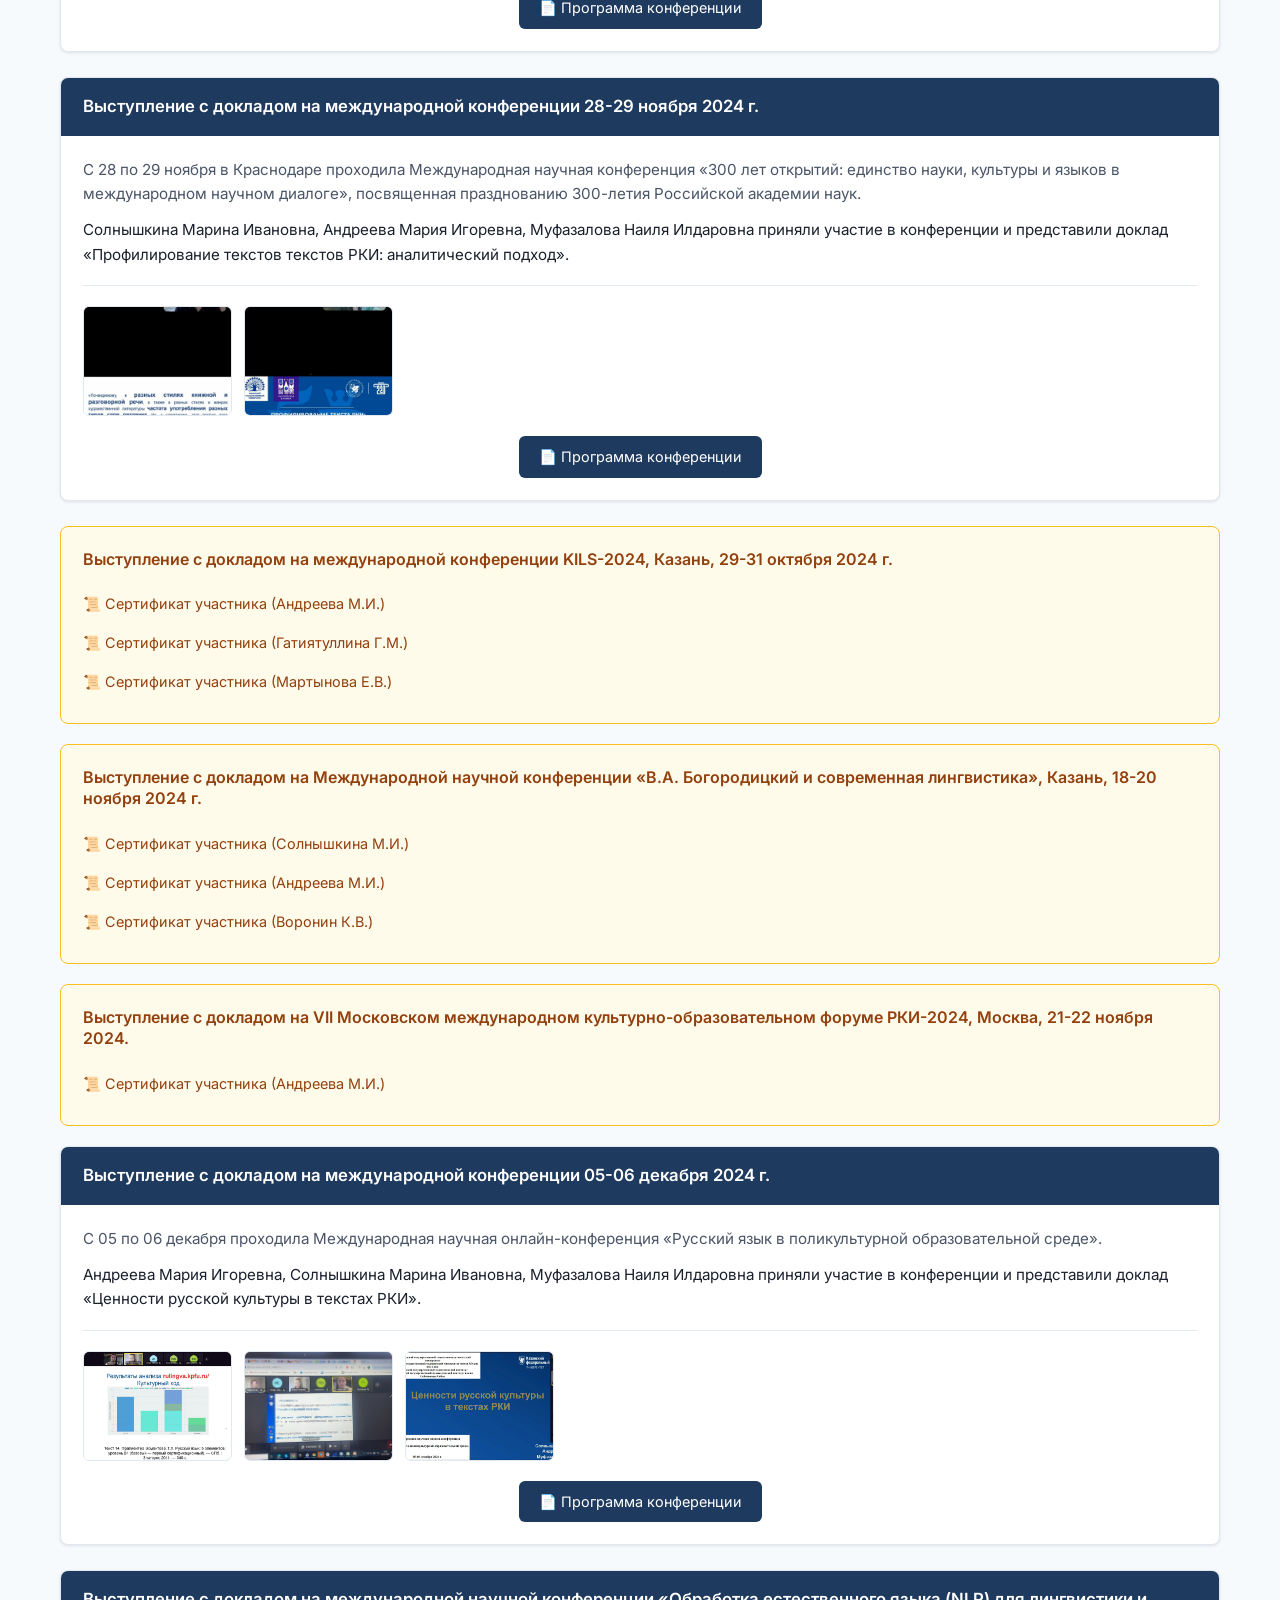
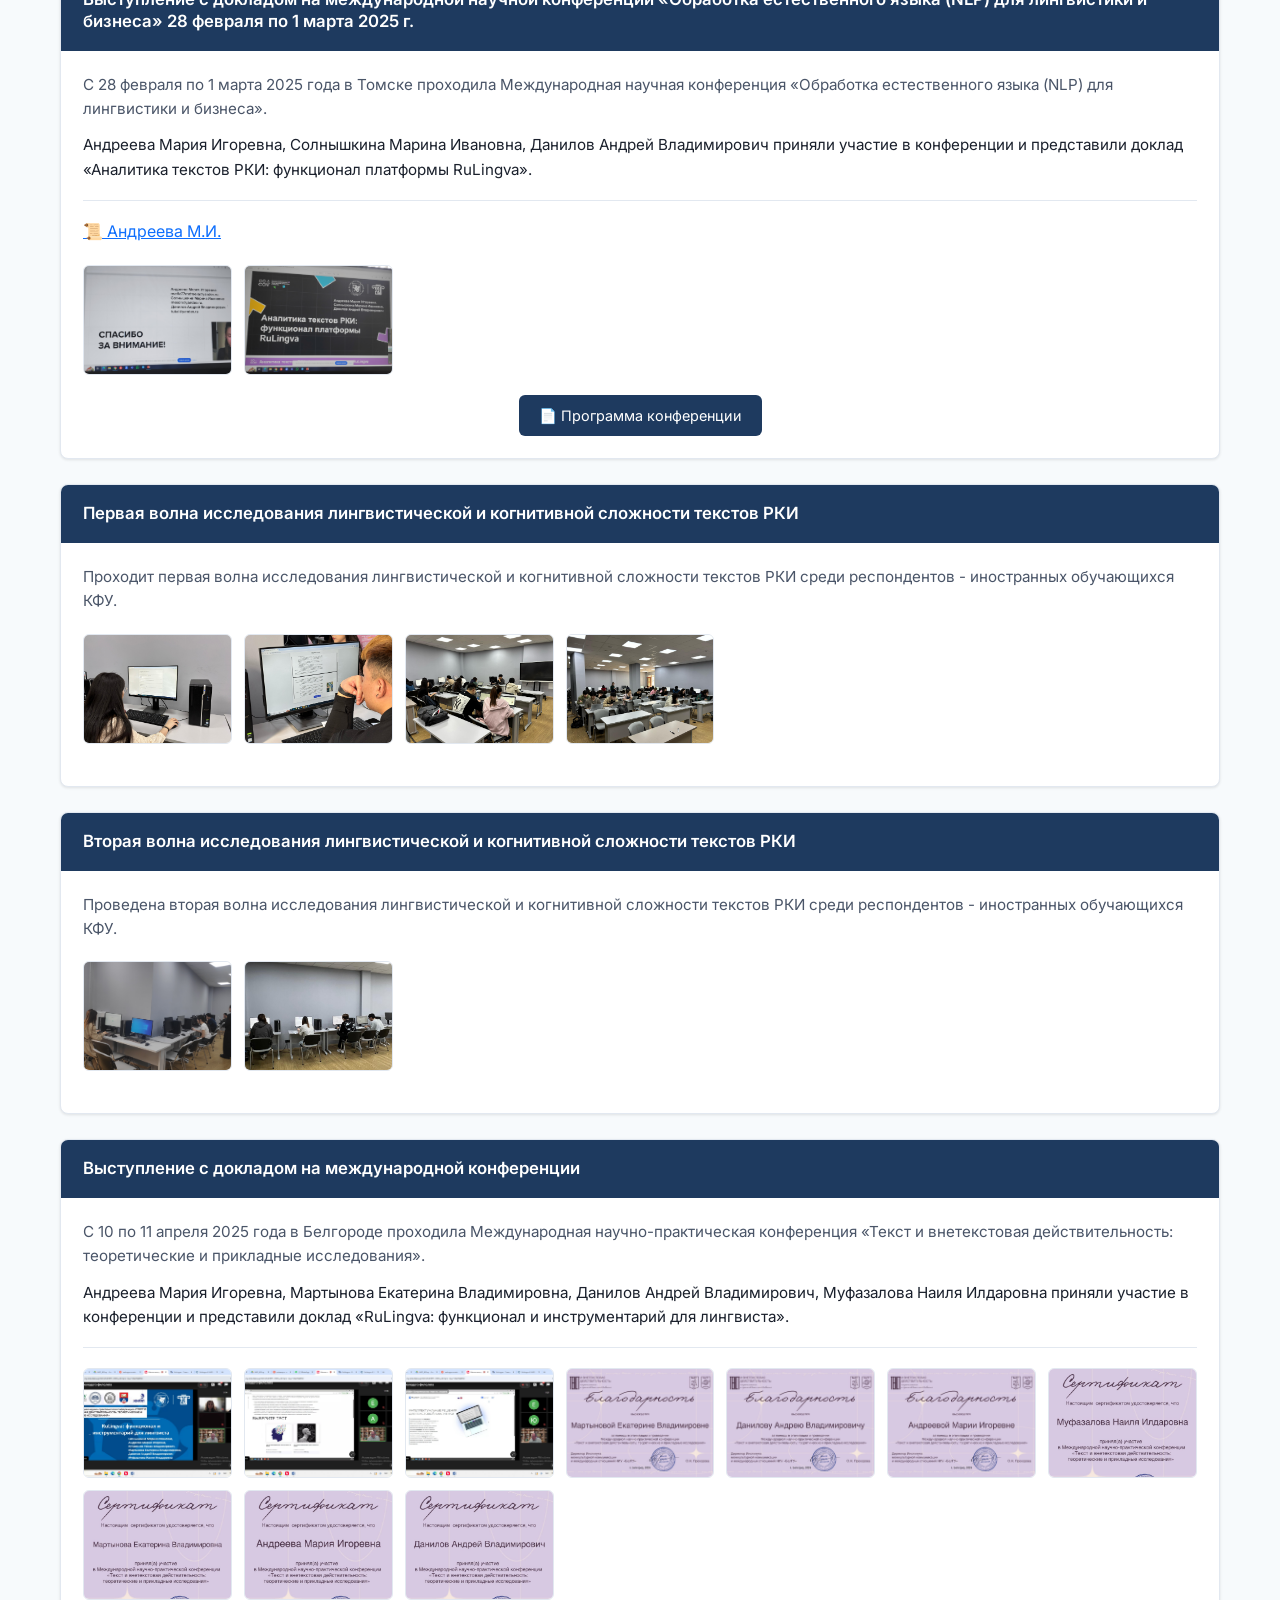
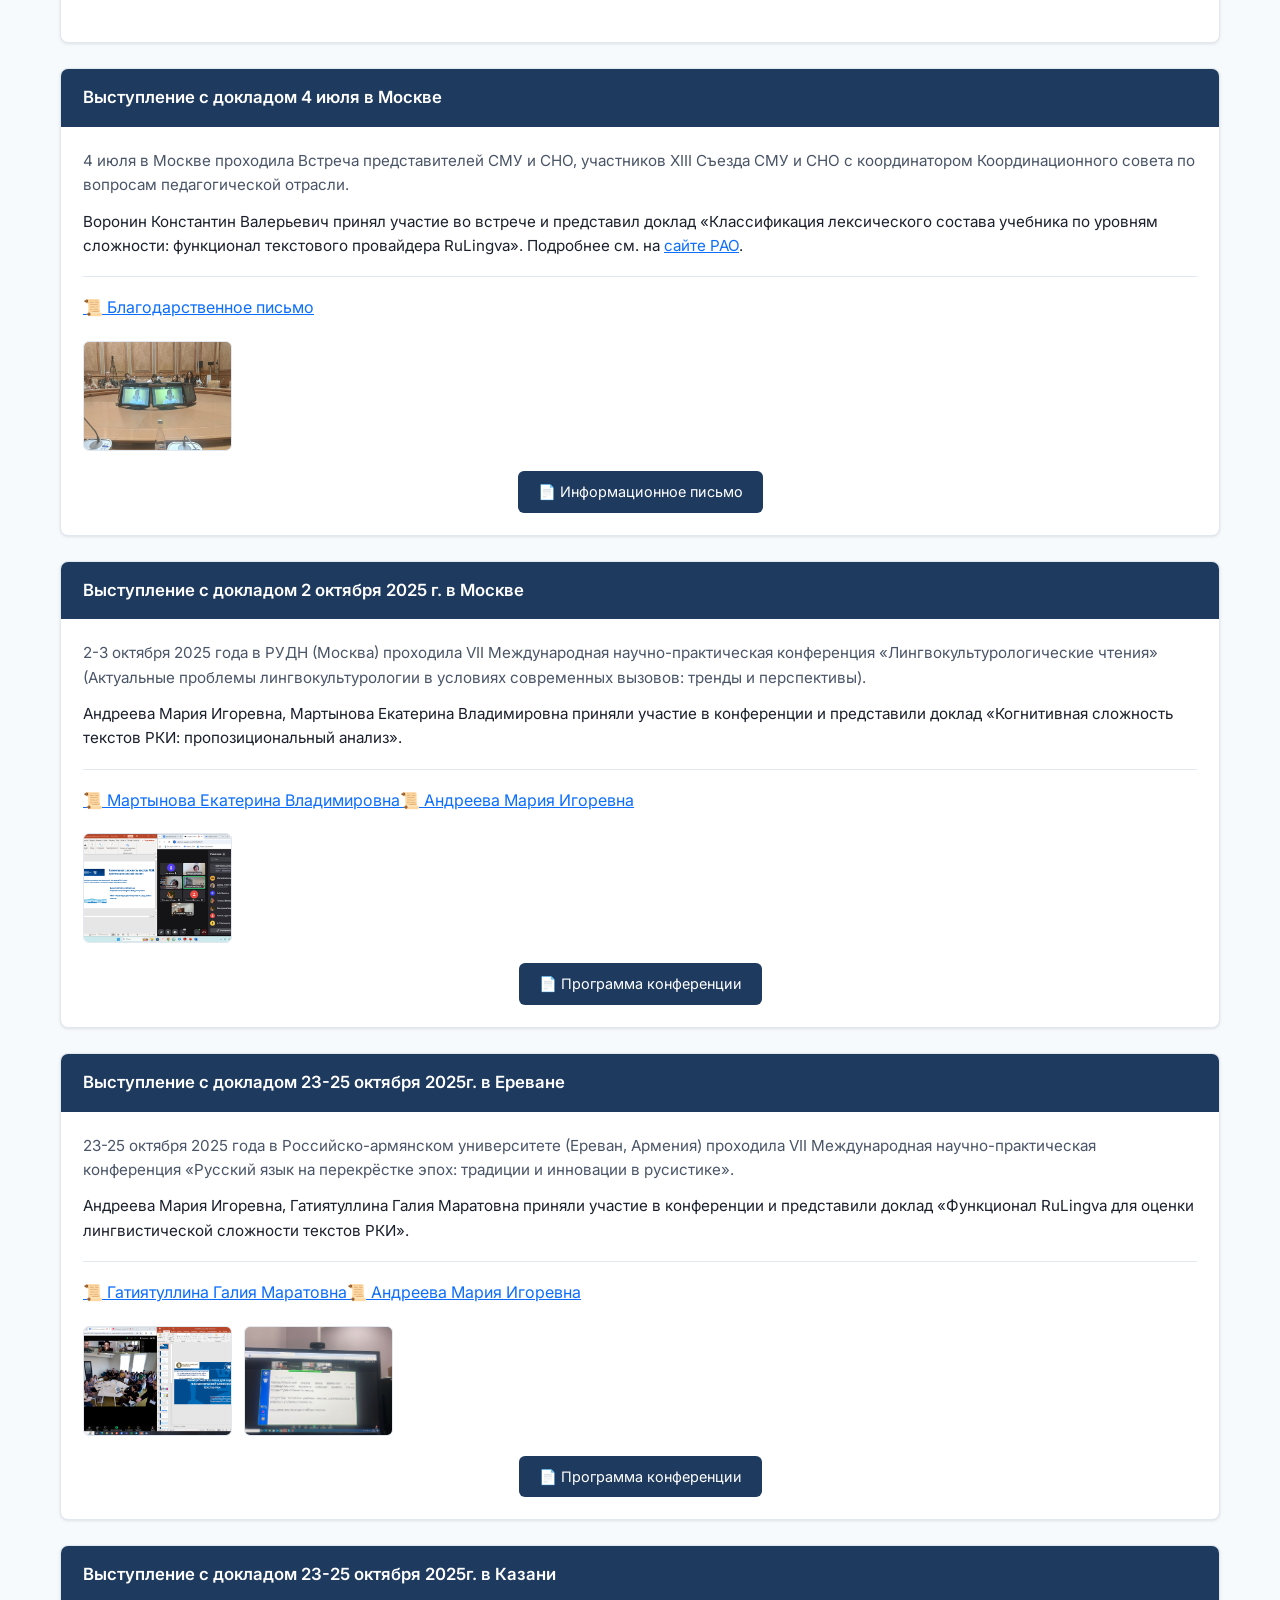
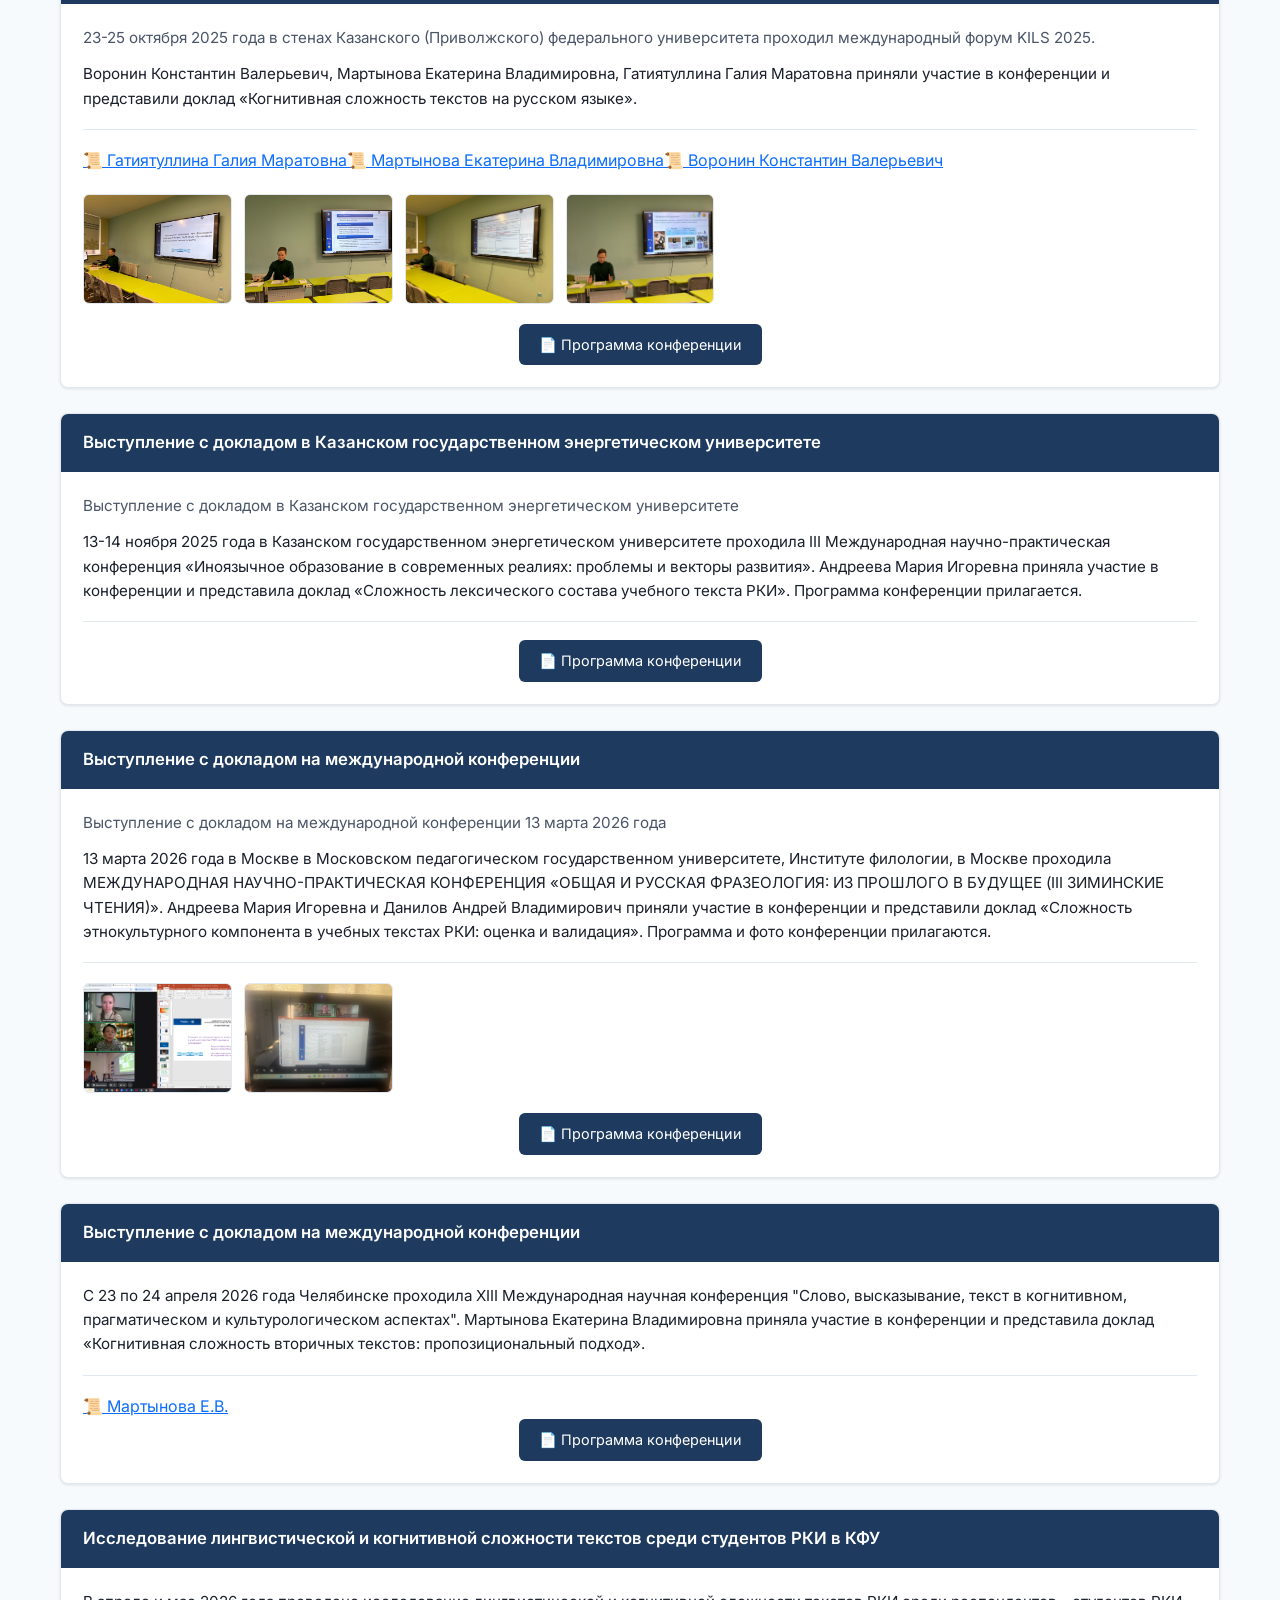
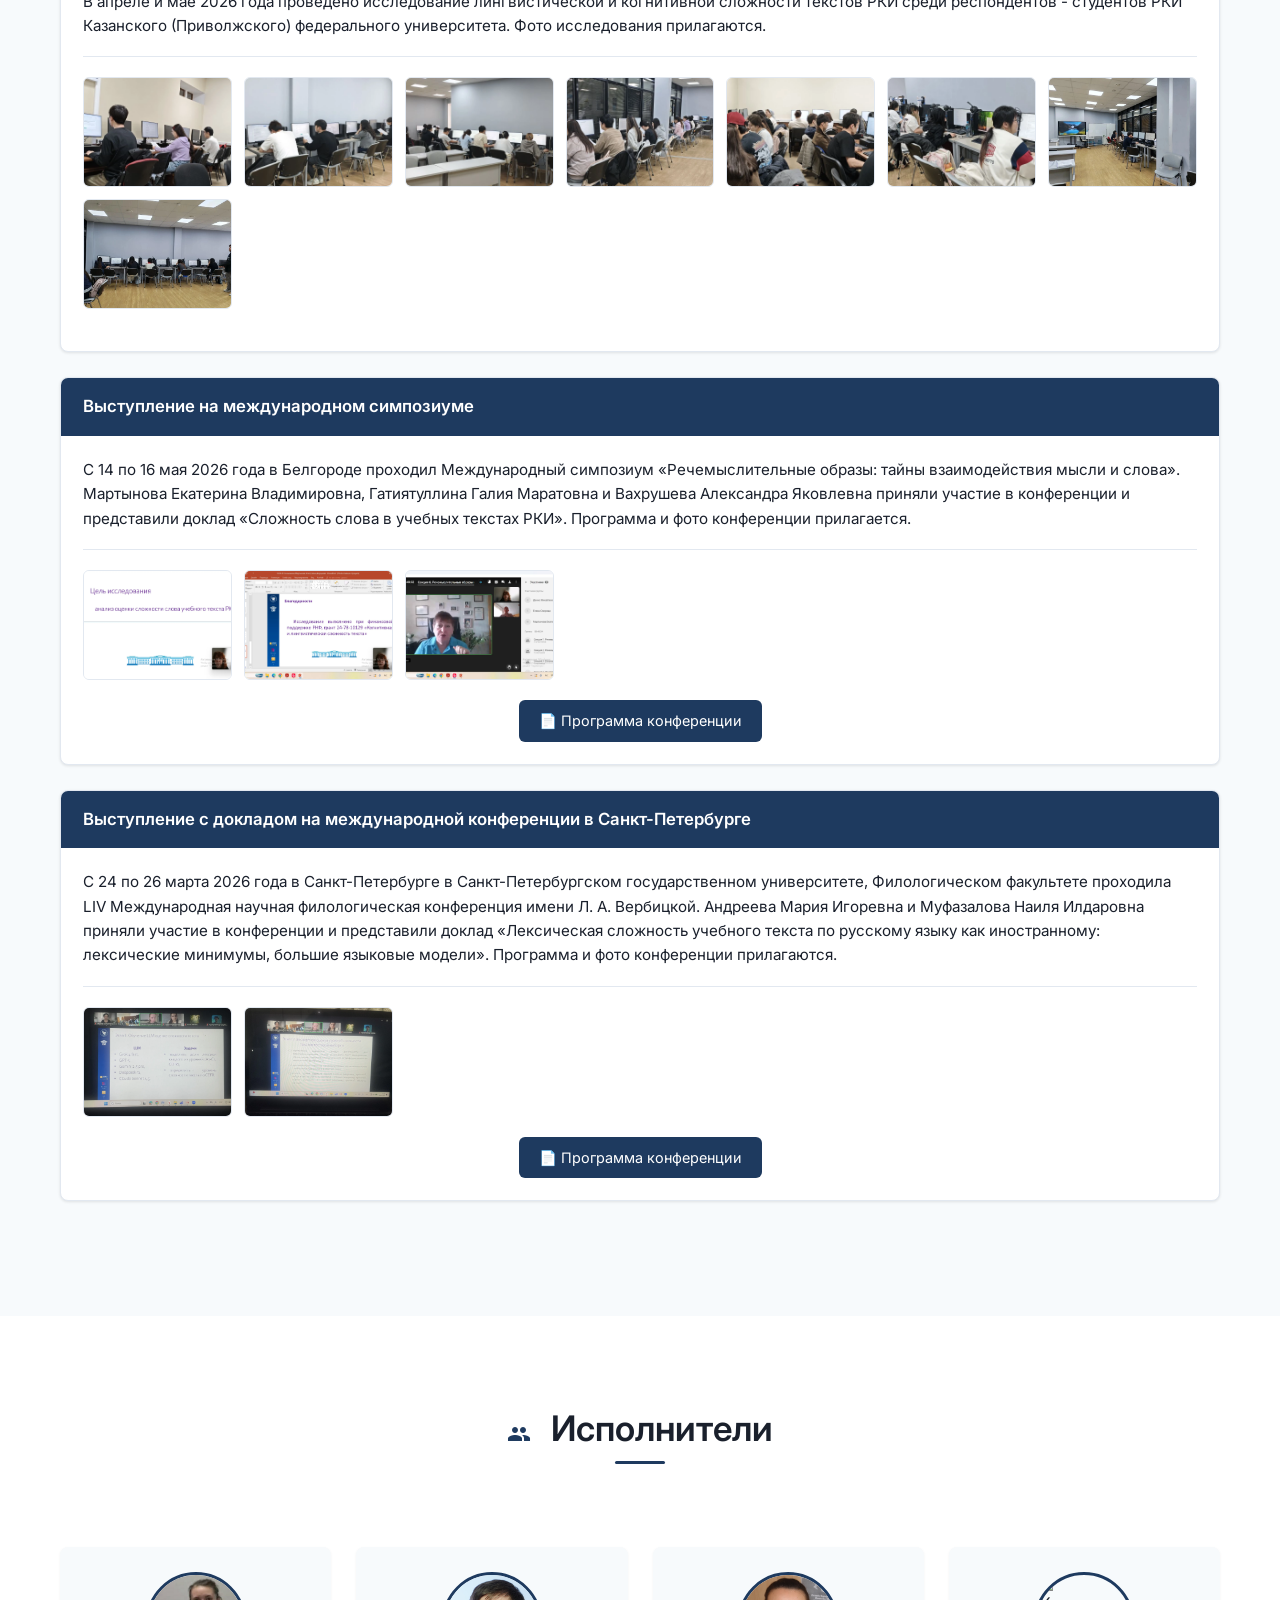
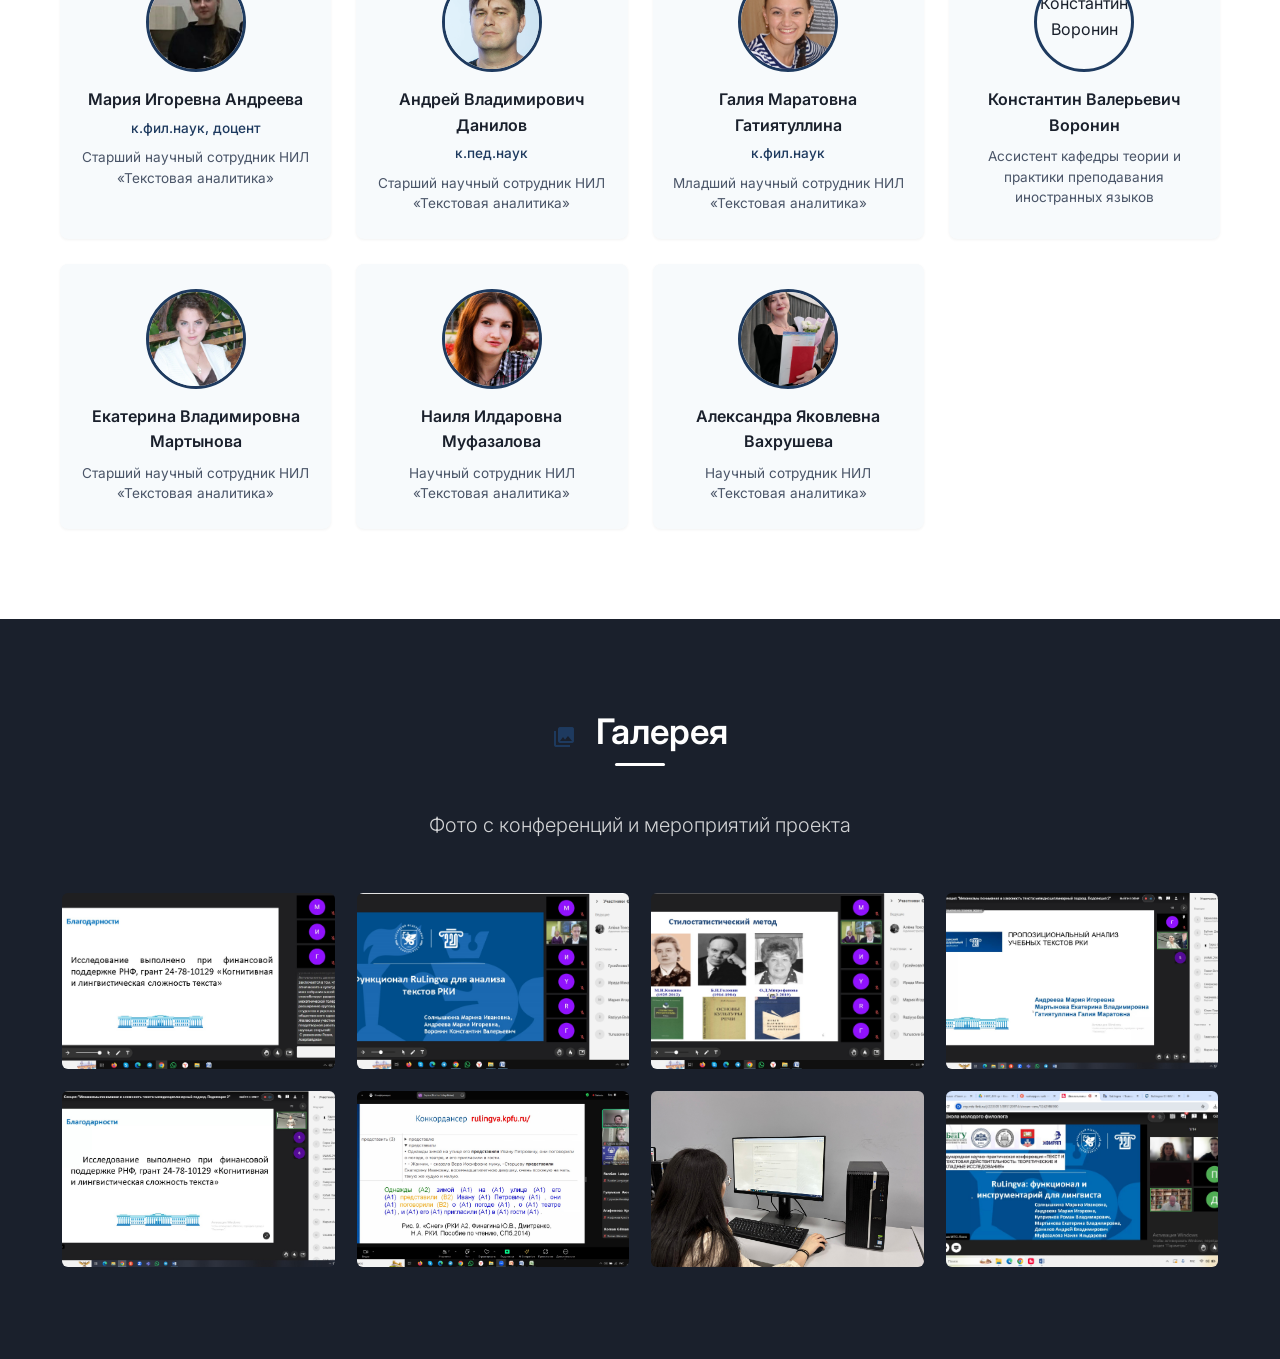
==== commit ee0633ae: "yet another fix" ====
--- a/index.html
+++ b/index.html
@@ -158,7 +158,7 @@
                 <!-- 2024 -->
                 <div class="publication-card">
                     <span class="year">2024</span>
-                    <a href="./static/rsci/pdf/pub_001.pdf">
+                    <a href="">
                         [1] Предикторы когнитивной и лингвистической сложности текстов РКИ
                     </a>
                     <div class="authors">Андреева М.И., Солнышкина М.И., Муфазалова Н.И.</div>
@@ -325,7 +325,7 @@
                         <img src="./static/img/contacts/mandr.jpg" alt="Мария Андреева">
                     </div>
                     <div class="team__item__name">Мария Игоревна Андреева</div>
-                    <div class="team__item__status">к.фил.наук</div>
+                    <div class="team__item__status">к.фил.наук, доцент</div>
                     <div class="team__item__position">Старший научный сотрудник НИЛ «Текстовая аналитика»</div>
                 </div>
 
@@ -343,7 +343,7 @@
                         <img src="./static/img/contacts/ggati.jpg" alt="Галия Гатиятуллина">
                     </div>
                     <div class="team__item__name">Галия Маратовна Гатиятуллина</div>
-                    <div class="team__item__status"></div>
+                    <div class="team__item__status">к.фил.наук</div>
                     <div class="team__item__position">Младший научный сотрудник НИЛ «Текстовая аналитика»</div>
                 </div>
 
